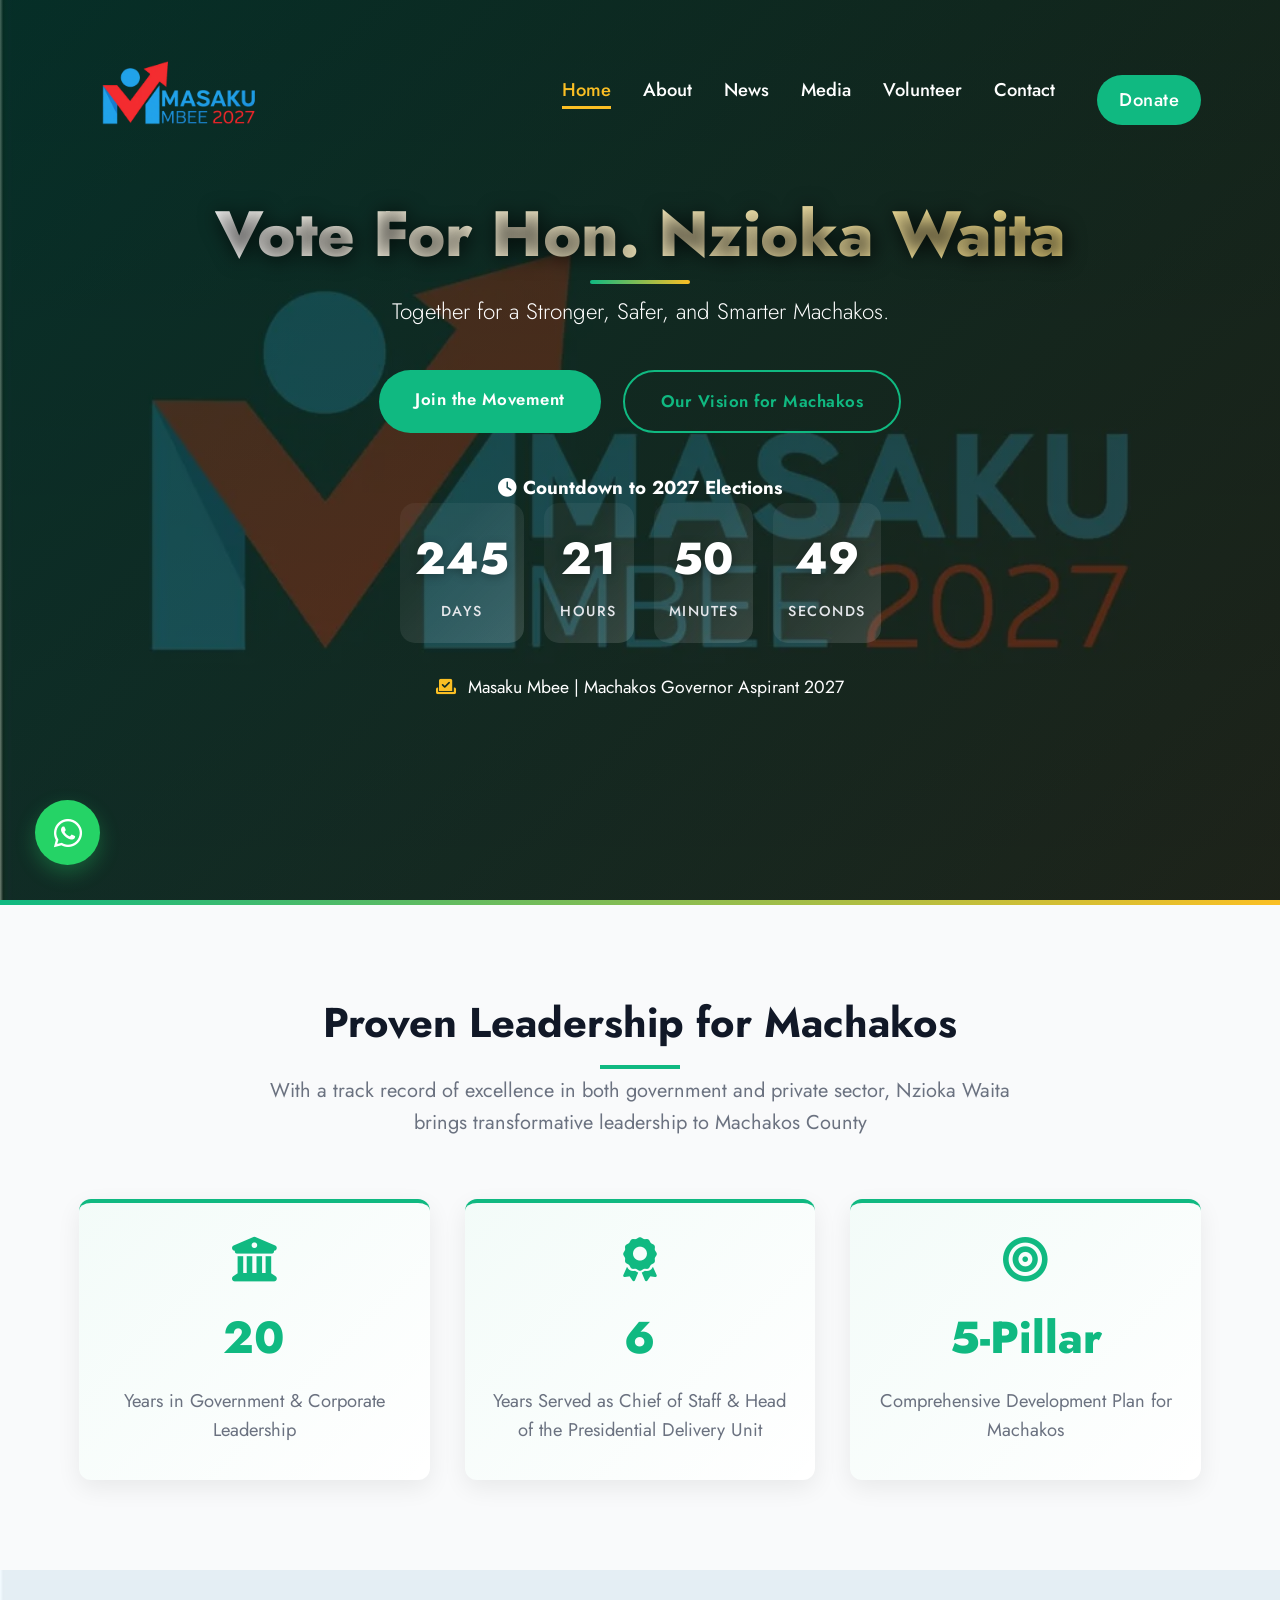
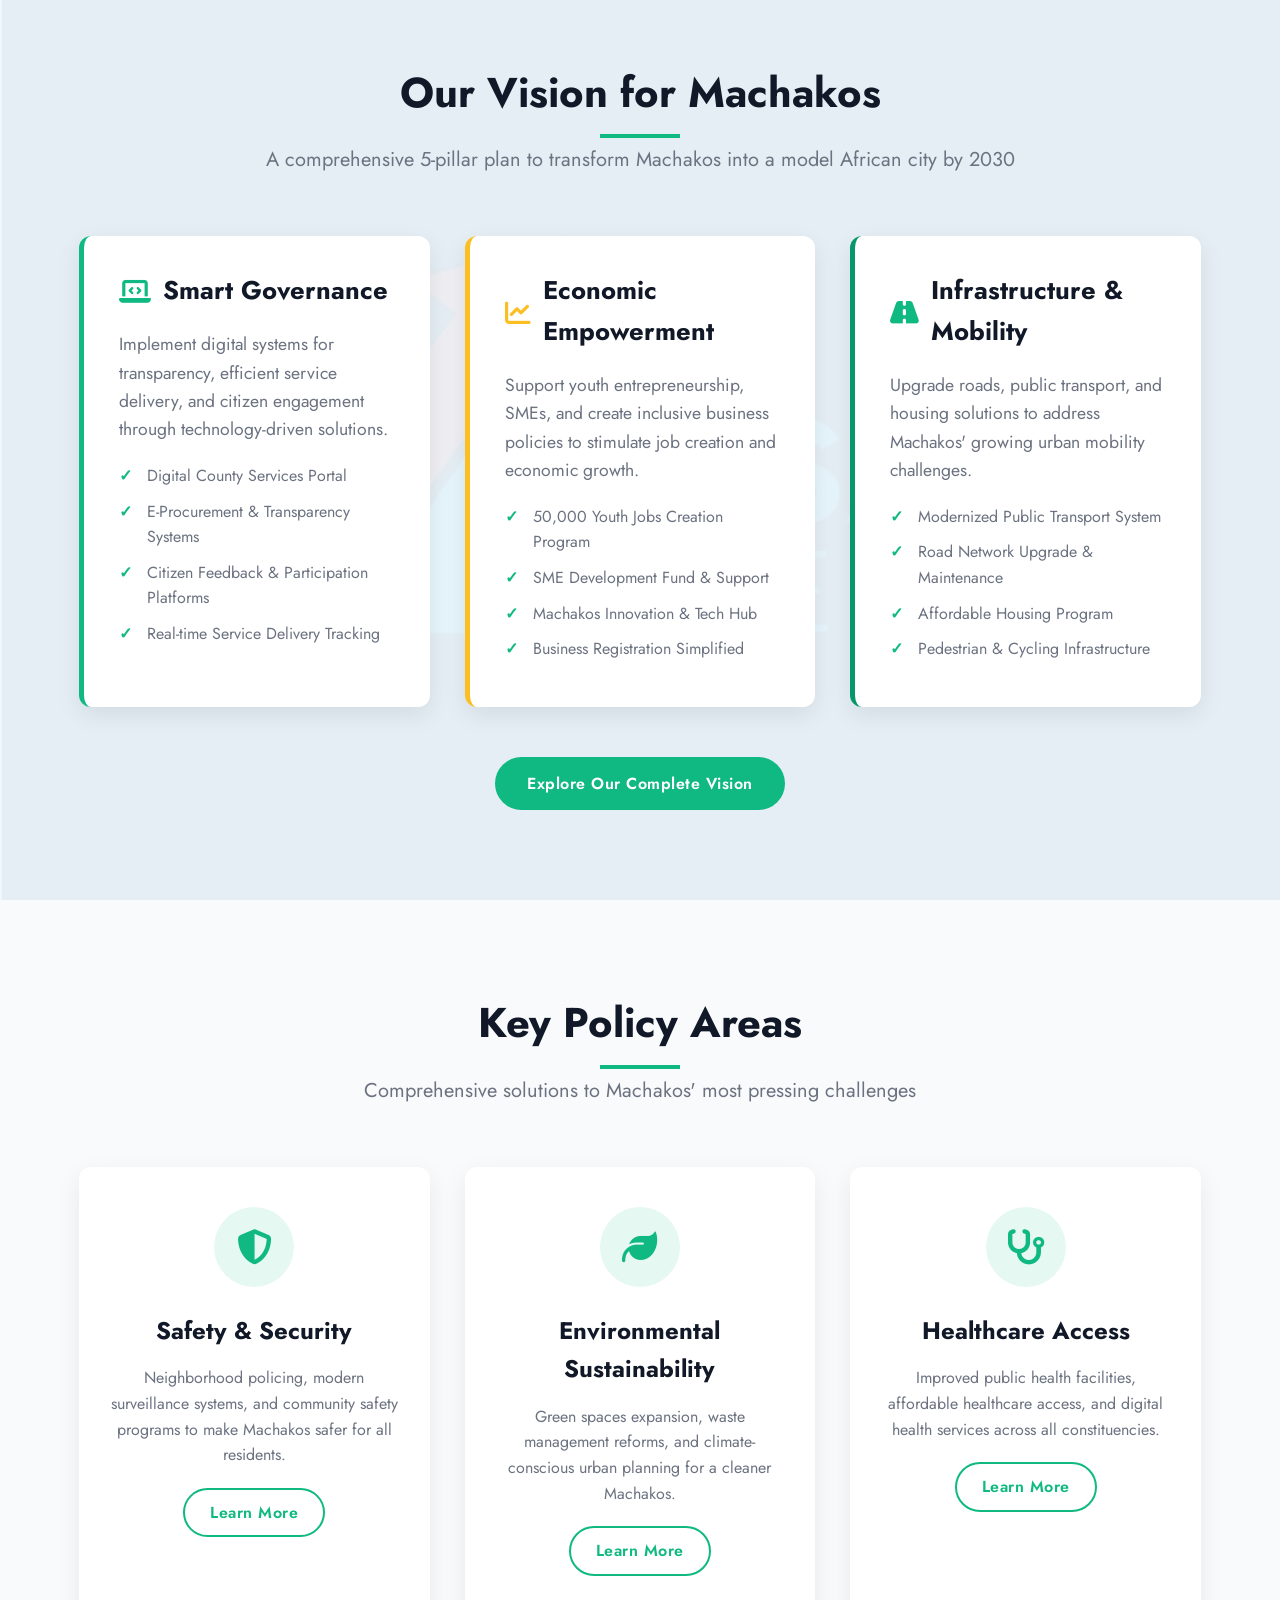
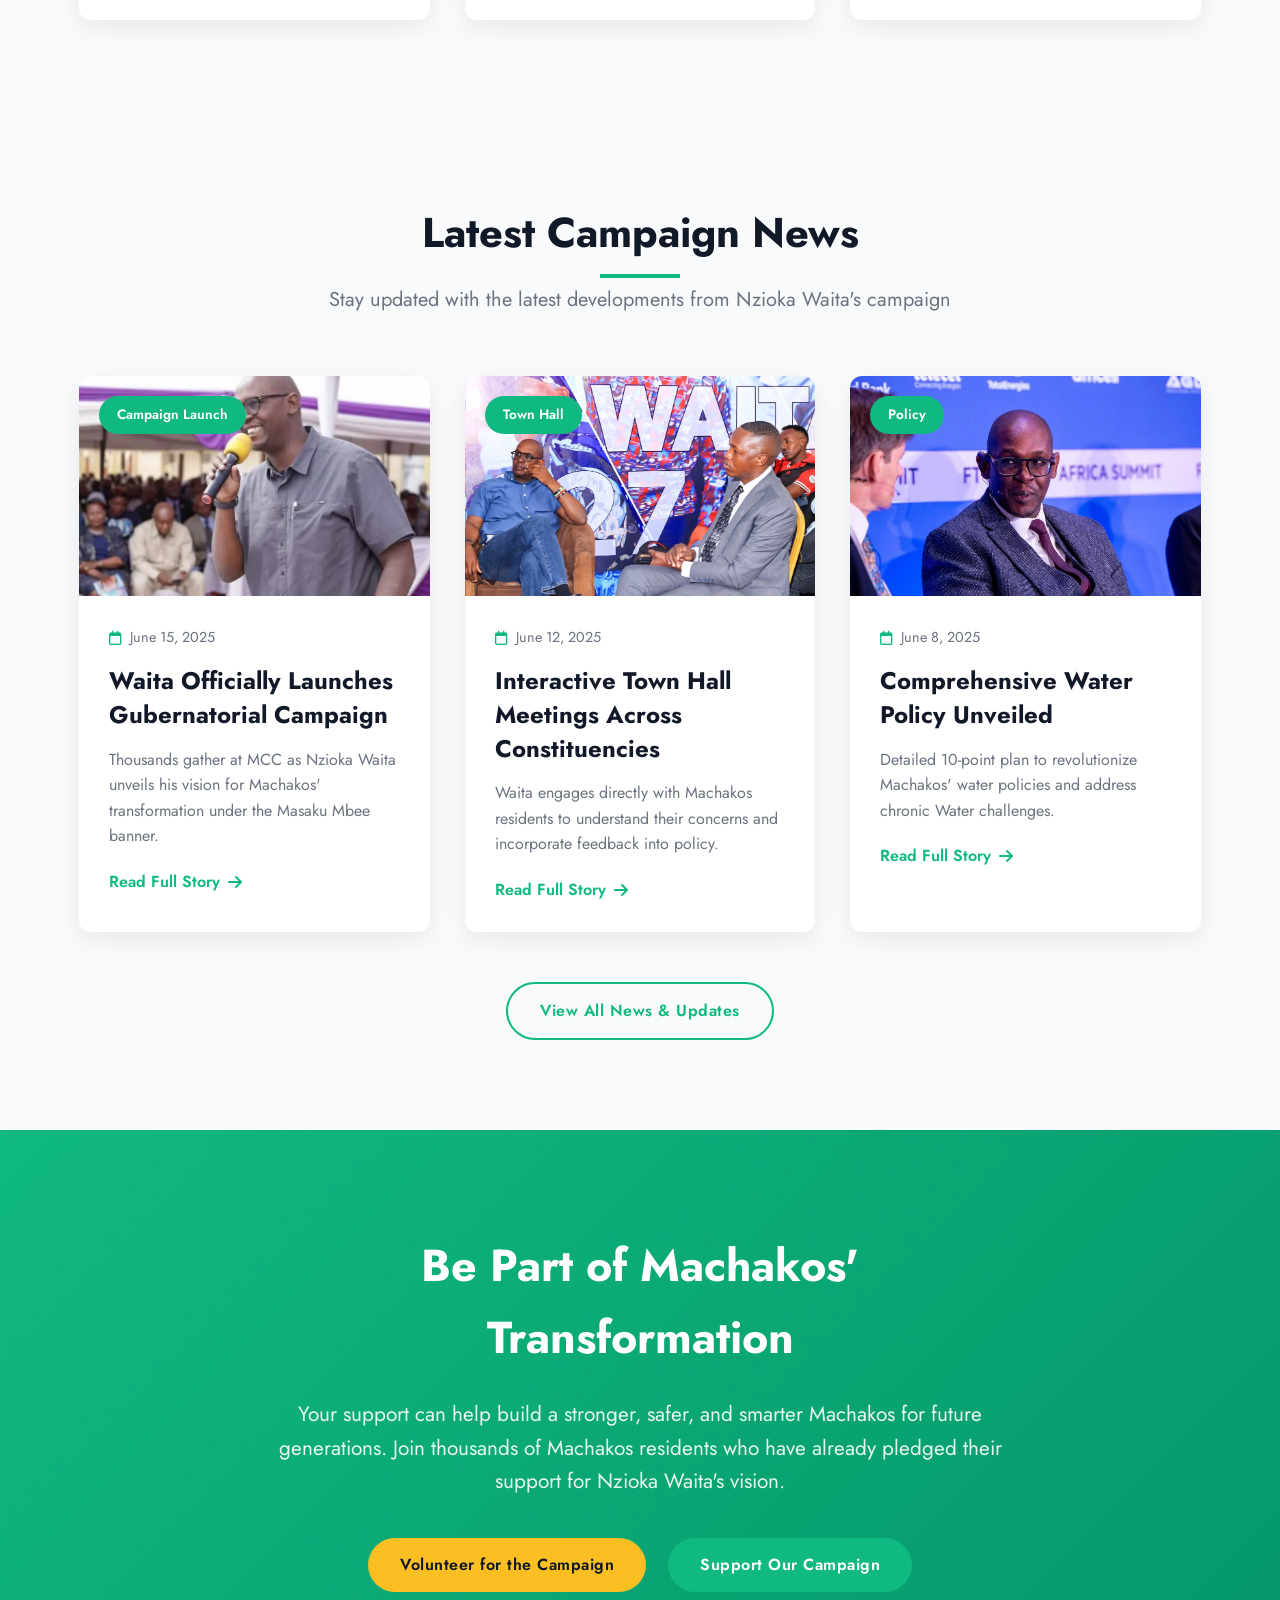
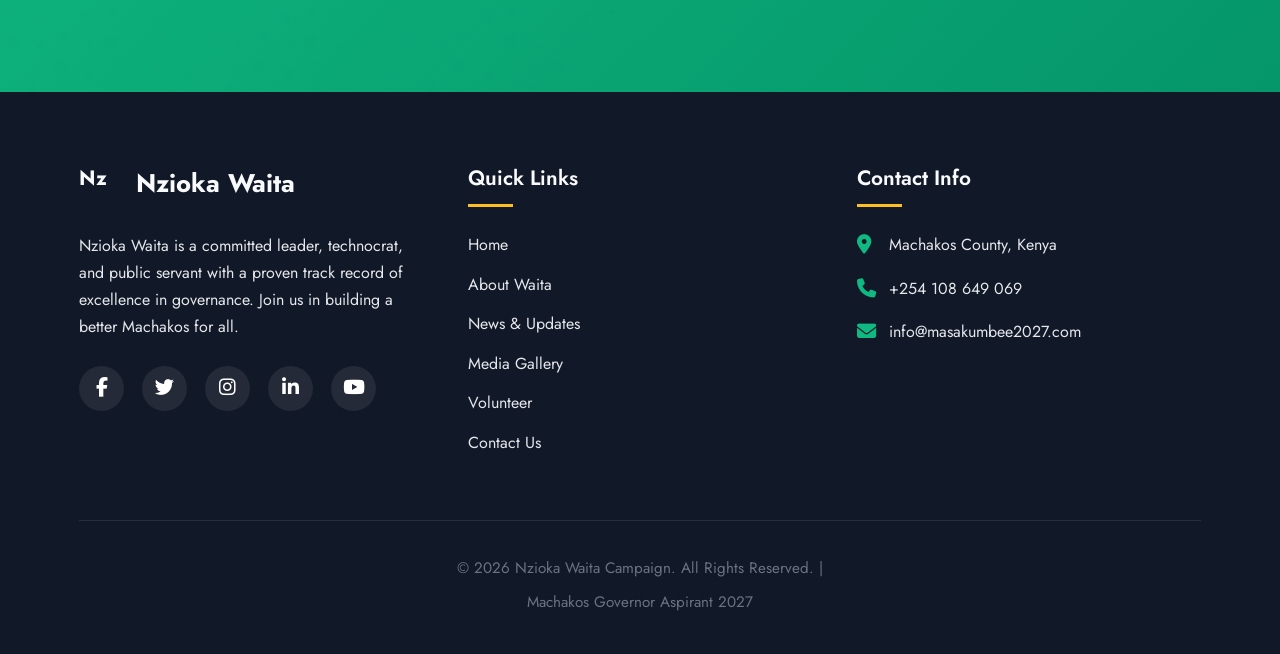
==== index.html @ 83629824 "Initial commit" ====
<!DOCTYPE html>
<html lang="en">
<head>
    <meta charset="UTF-8">
    <meta name="viewport" content="width=device-width, initial-scale=1.0">
    <title>Nzioka Waita | Machakos Governor Aspirant 2027 | Masaku Mbee</title>
    <link rel="preconnect" href="https://fonts.googleapis.com">
    <link rel="preconnect" href="https://fonts.gstatic.com" crossorigin>
    <link href="https://fonts.googleapis.com/css2?family=Jost:wght@300;400;500;600;700;800&display=swap" rel="stylesheet">
    <link rel="stylesheet" href="https://cdnjs.cloudflare.com/ajax/libs/font-awesome/6.4.0/css/all.min.css">
    <link rel="stylesheet" href="https://cdnjs.cloudflare.com/ajax/libs/animate.css/4.1.1/animate.min.css">
   <link rel="stylesheet" href="index.css">
</head>
<body>
    <!-- Navbar -->
    <nav class="navbar">
        <div class="container">
            <a href="index.html" class="logo">
          <img
            src="nzioka-waita-favicon.webp"
            alt="Nzioka waita favicon Logo"
            class="logo-img"
          />
        </a>
            
            <div class="menu-toggle" id="mobile-menu">
                <span></span>
                <span></span>
                <span></span>
            </div>
            
            <ul class="nav-links">
                <li><a href="index.html" class="active">Home</a></li>
                <li><a href="about.html">About</a></li>
                <li><a href="news.html">News</a></li>
                <li><a href="media.html">Media</a></li>
                <li><a href="volunteer.html">Volunteer</a></li>
                <li><a href="contact.html">Contact</a></li>
                <li><a href="#donate" class="btn btn-primary" style="padding: 10px 22px; margin-left: 10px;">Donate</a></li>
            </ul>
        </div>
    </nav>

    <!-- Hero Section -->
    <section class="hero">
        <div class="hero-bg"></div>
        <div class="hero-content">
            <h1 class="animate__animated animate__fadeInDown">Vote For Hon. Nzioka Waita </h1>
            <p class="animate__animated animate__fadeInUp animate__delay-1s">Together for a Stronger, Safer, and Smarter Machakos.</p>
            <div class="hero-buttons animate__animated animate__fadeInUp animate__delay-2s">
                <a href="volunteer.html" class="btn btn-primary">Join the Movement</a>
                <a href="#vision" class="btn btn-secondary">Our Vision for Machakos</a>
            </div>
            
            <div class="countdown animate__animated animate__fadeInUp animate__delay-3s">
                <h3><i class="fas fa-clock"></i> Countdown to 2027 Elections</h3>
                <div class="countdown-timer">
                    <div class="countdown-item">
                        <div class="countdown-value" id="days">000</div>
                        <div class="countdown-label">Days</div>
                    </div>
                    <div class="countdown-item">
                        <div class="countdown-value" id="hours">00</div>
                        <div class="countdown-label">Hours</div>
                    </div>
                    <div class="countdown-item">
                        <div class="countdown-value" id="minutes">00</div>
                        <div class="countdown-label">Minutes</div>
                    </div>
                    <div class="countdown-item">
                        <div class="countdown-value" id="seconds">00</div>
                        <div class="countdown-label">Seconds</div>
                    </div>
                </div>
            </div>
            
            <div class="hero-subtext animate__animated animate__fadeIn animate__delay-3s">
                <i class="fas fa-vote-yea"></i> Masaku Mbee | Machakos Governor Aspirant 2027
            </div>
        </div>
    </section>

    <!-- Stats Section -->
    <section class="stats">
        <div class="container">
            <div class="section-title">
                <h2>Proven Leadership for Machakos</h2>
                <p>With a track record of excellence in both government and private sector, Nzioka Waita brings transformative leadership to Machakos County</p>
            </div>
            
            <div class="stats-grid">
                <div class="stat-card">
                    <i class="fas fa-university"></i>
                    <div class="stat-number" data-count="25">0</div>
                    <div class="stat-text">Years in Government & Corporate Leadership</div>
                </div>
                
                <div class="stat-card">
                    <i class="fas fa-award"></i>
                    <div class="stat-number" data-count="7">0</div>
                    <div class="stat-text">Years Served as Chief of Staff & Head of the Presidential Delivery Unit</div>
                </div>
                
                <!--  <div class="stat-card">
                    <i class="fas fa-graduation-cap"></i>
                    <div class="stat-number">Sheffield University</div>
                    <div class="stat-text">World-Class Education for World-Class Leadership</div>
                </div>
                 <div class="stat-card">
                    <i class="fas fa-graduation-cap"></i>
                    <div class="stat-number">Queen Mary University</div>
                    <div class="stat-text">World-Class Education for World-Class Leadership</div>
                </div>-->
                
                <div class="stat-card">
                    <i class="fas fa-bullseye"></i>
                    <div class="stat-number">5-Pillar</div>
                    <div class="stat-text">Comprehensive Development Plan for Machakos</div>
                </div>
            </div>
        </div>
    </section>

    <!-- Vision Section -->
    <section id="vision" class="vision">
        <div class="container">
            <div class="section-title">
                <h2>Our Vision for Machakos</h2>
                <p>A comprehensive 5-pillar plan to transform Machakos into a model African city by 2030</p>
            </div>
            
            <div class="vision-grid">
                <div class="vision-card">
                    <h3><i class="fas fa-laptop-code"></i> Smart Governance</h3>
                    <p>Implement digital systems for transparency, efficient service delivery, and citizen engagement through technology-driven solutions.</p>
                    <ul class="vision-features">
                        <li>Digital County Services Portal</li>
                        <li>E-Procurement & Transparency Systems</li>
                        <li>Citizen Feedback & Participation Platforms</li>
                        <li>Real-time Service Delivery Tracking</li>
                    </ul>
                </div>
                
                <div class="vision-card">
                    <h3><i class="fas fa-chart-line"></i> Economic Empowerment</h3>
                    <p>Support youth entrepreneurship, SMEs, and create inclusive business policies to stimulate job creation and economic growth.</p>
                    <ul class="vision-features">
                        <li>50,000 Youth Jobs Creation Program</li>
                        <li>SME Development Fund & Support</li>
                        <li>Machakos Innovation & Tech Hub</li>
                        <li>Business Registration Simplified</li>
                    </ul>
                </div>
                
                <div class="vision-card">
                    <h3><i class="fas fa-road"></i> Infrastructure & Mobility</h3>
                    <p>Upgrade roads, public transport, and housing solutions to address Machakos' growing urban mobility challenges.</p>
                    <ul class="vision-features">
                        <li>Modernized Public Transport System</li>
                        <li>Road Network Upgrade & Maintenance</li>
                        <li>Affordable Housing Program</li>
                        <li>Pedestrian & Cycling Infrastructure</li>
                    </ul>
                </div>
            </div>
            
            <div class="vision-button">
                <a href="about.html" class="btn btn-primary">Explore Our Complete Vision</a>
            </div>
        </div>
    </section>

    <!-- Policy Highlights -->
    <section class="policy-highlights">
        <div class="container">
            <div class="section-title">
                <h2>Key Policy Areas</h2>
                <p>Comprehensive solutions to Machakos' most pressing challenges</p>
            </div>
            
            <div class="policy-grid">
                <div class="policy-card">
                    <div class="policy-icon">
                        <i class="fas fa-shield-alt"></i>
                    </div>
                    <h3>Safety & Security</h3>
                    <p>Neighborhood policing, modern surveillance systems, and community safety programs to make Machakos safer for all residents.</p>
                    <a href="about.html" class="btn btn-secondary" style="padding: 10px 25px;">Learn More</a>
                </div>
                
                <div class="policy-card">
                    <div class="policy-icon">
                        <i class="fas fa-leaf"></i>
                    </div>
                    <h3>Environmental Sustainability</h3>
                    <p>Green spaces expansion, waste management reforms, and climate-conscious urban planning for a cleaner Machakos.</p>
                    <a href="about.html" class="btn btn-secondary" style="padding: 10px 25px;">Learn More</a>
                </div>
                
                <div class="policy-card">
                    <div class="policy-icon">
                        <i class="fas fa-stethoscope"></i>
                    </div>
                    <h3>Healthcare Access</h3>
                    <p>Improved public health facilities, affordable healthcare access, and digital health services across all constituencies.</p>
                    <a href="about.html" class="btn btn-secondary" style="padding: 10px 25px;">Learn More</a>
                </div>
            </div>
        </div>
    </section>

    <!-- News Preview -->
    <section class="news-preview">
        <div class="container">
            <div class="section-title">
                <h2>Latest Campaign News</h2>
                <p>Stay updated with the latest developments from Nzioka Waita's campaign</p>
            </div>
            
            <div class="news-grid">
                <div class="news-card">
                    <div class="news-image" style="background-image: url('image\ -\ 2026-01-25T154152.762.webp');">
                        <span class="news-category">Campaign Launch</span>
                    </div>
                    <div class="news-content">
                        <div class="news-date"><i class="far fa-calendar"></i> June 15, 2025</div>
                        <h3>Waita Officially Launches Gubernatorial Campaign</h3>
                        <p>Thousands gather at MCC as Nzioka Waita unveils his vision for Machakos' transformation under the Masaku Mbee banner.</p>
                        <a href="news.html" class="news-link">Read Full Story <i class="fas fa-arrow-right"></i></a>
                    </div>
                </div>
                
                <div class="news-card">
                    <div class="news-image" style="background-image: url('image\ -\ 2026-01-25T152001.876.webp');">
                        <span class="news-category">Town Hall</span>
                    </div>
                    <div class="news-content">
                        <div class="news-date"><i class="far fa-calendar"></i> June 12, 2025</div>
                        <h3>Interactive Town Hall Meetings Across Constituencies</h3>
                        <p>Waita engages directly with Machakos residents to understand their concerns and incorporate feedback into policy.</p>
                        <a href="news.html" class="news-link">Read Full Story <i class="fas fa-arrow-right"></i></a>
                    </div>
                </div>
                
                <div class="news-card">
                    <div class="news-image" style="background-image: url('image\ -\ 2026-01-25T152312.671.webp');">
                        <span class="news-category">Policy</span>
                    </div>
                    <div class="news-content">
                        <div class="news-date"><i class="far fa-calendar"></i> June 8, 2025</div>
                        <h3>Comprehensive Water Policy Unveiled</h3>
                        <p>Detailed 10-point plan to revolutionize Machakos' water policies and address chronic Water challenges.</p>
                        <a href="news.html" class="news-link">Read Full Story <i class="fas fa-arrow-right"></i></a>
                    </div>
                </div>
            </div>
            
            <div class="vision-button" style="margin-top: 50px;">
                <a href="news.html" class="btn btn-secondary">View All News & Updates</a>
            </div>
        </div>
    </section>

    <!-- CTA Section -->
    <section class="cta-section">
        <div class="container">
            <div class="cta-content">
                <h2>Be Part of Machakos' Transformation</h2>
                <p>Your support can help build a stronger, safer, and smarter Machakos for future generations. Join thousands of Machakos residents who have already pledged their support for Nzioka Waita's vision.</p>
                <div class="cta-buttons">
                    <a href="volunteer.html" class="btn btn-gold">Volunteer for the Campaign</a>
                    <a href="#donate" class="btn btn-primary">Support Our Campaign</a>
                </div>
            </div>
        </div>
    </section>

    <!-- Footer -->
    <!-- Footer -->
    <footer>
        <div class="container">
            <div class="footer-content">
                <div class="footer-about">
                    <div class="footer-logo">
                        <div class="logo-img">Nz</div>
                        Nzioka Waita
                    </div>
                    <p> Nzioka Waita is a committed leader, technocrat, and public servant with a proven track record of excellence in governance. Join us in building a better Machakos for all.</p>
                    <div class="social-icons">
                        <a href="https://web.facebook.com/profile.php?id=100078165384028" target="_blank"><i class="fab fa-facebook-f"></i></a>
                        <a href="https://x.com/NziokaWaita" target="_blank"><i class="fab fa-twitter"></i></a>
                        <a href="https://www.instagram.com/nziokawaita/?hl=en" target="_blank"><i class="fab fa-instagram"></i></a>
                        <a href="https://www.linkedin.com/in/nzioka-waita-mgh-a583322/?originalSubdomain=ke" target="_blank"><i class="fab fa-linkedin-in"></i></a>
                        <a href="https://www.youtube.com/channel/UCyTL4fNBFS6BdrJDQ6pdvPA" target="_blank"><i class="fab fa-youtube"></i></a>
                    </div>
                </div>
                
                <div class="footer-links-section">
                    <h3 class="footer-heading">Quick Links</h3>
                    <ul class="footer-links">
                        <li><a href="index.html">Home</a></li>
                        <li><a href="about.html">About Waita</a></li>
                        <li><a href="news.html">News & Updates</a></li>
                        <li><a href="media.html">Media Gallery</a></li>
                        <li><a href="volunteer.html">Volunteer</a></li>
                        <li><a href="contact.html">Contact Us</a></li>
                    </ul>
                </div>
                
                <div class="footer-contact">
                    <h3 class="footer-heading">Contact Info</h3>
                    <ul class="contact-info">
                        <li><i class="fas fa-map-marker-alt"></i> <a href="https://maps.app.goo.gl/wQ7gRcGxDQkpSW1B8">Machakos County, Kenya</a></li>
                        <li><i class="fas fa-phone"></i> <a href="tel:+254108649069" style="color: var(--gray-light);">+254 108 649 069</a></li>
                        <li><i class="fas fa-envelope"></i> <a href="mailto:info@masakumbee2027.com" style="color: var(--gray-light);">info@masakumbee2027.com</a></li>
                    </ul>
                </div>
            </div>
            
            <div class="footer-bottom">
                <p>&copy; <span id="currentYear"></span> Nzioka Waita Campaign. All Rights Reserved. | </p>
                <p style="margin-top: 10px;">Machakos Governor Aspirant 2027</p>
            </div>
        </div>
    </footer>

    <!-- Floating WhatsApp Button -->
    <a href="https://wa.me/254108649069?text=Hello%20Nzioka%20Waita%20Campaign,%20I%20would%20like%20to%20get%20in%20touch%20about%20your%202027%20Machakos%20governor%20campaign" class="whatsapp-float" target="_blank">
        <i class="fab fa-whatsapp"></i>
    </a>

    <script src="index.js">
      
    </script>
</body>
</html>
---- index.css ----
:root {
    --emerald: #10b981;
    --emerald-dark: #059669;
    --emerald-light: #34d399;
    --gold: #fbbf24;
    --gold-dark: #f59e0b;
    --black: #111827;
    --white: #f9fafb;
    --gray: #6b7280;
    --gray-light: #e5e7eb;
    --gold-light: #fde68a;
}

* {
    margin: 0;
    padding: 0;
    box-sizing: border-box;
}

html {
    scroll-behavior: smooth;
}

body {
    font-family: 'Jost', sans-serif;
    line-height: 1.6;
    color: var(--black);
    background-color: var(--white);
    overflow-x: hidden;
}

a {
    text-decoration: none;
    color: inherit;
}

ul {
    list-style: none;
}

.container {
    width: 90%;
    max-width: 1200px;
    margin: 0 auto;
    padding: 0 15px;
}

.btn {
    display: inline-block;
    padding: 14px 32px;
    border-radius: 50px;
    font-weight: 600;
    font-size: 1rem;
    cursor: pointer;
    transition: all 0.3s ease;
    text-align: center;
    border: none;
    font-family: 'Jost', sans-serif;
    letter-spacing: 0.5px;
}

.btn-primary {
    background-color: var(--emerald);
    color: white;
}

.btn-primary:hover {
    background-color: var(--emerald-dark);
    transform: translateY(-3px);
    box-shadow: 0 10px 25px rgba(16, 185, 129, 0.3);
}

.btn-secondary {
    background-color: transparent;
    color: var(--emerald);
    border: 2px solid var(--emerald);
}

.btn-secondary:hover {
    background-color: rgba(16, 185, 129, 0.1);
    transform: translateY(-3px);
}

.btn-gold {
    background-color: var(--gold);
    color: var(--black);
}

.btn-gold:hover {
    background-color: var(--gold-dark);
    transform: translateY(-3px);
    box-shadow: 0 10px 25px rgba(251, 191, 36, 0.3);
}

/* Premium Navbar */
.navbar {
    position: fixed;
    top: 0;
    left: 0;
    width: 100%;
   
    z-index: 1000;
    background-color: transparent;
    transition: all 0.4s cubic-bezier(0.4, 0, 0.2, 1);
}

.navbar.scrolled {
    background-color: transparent;
    padding: 15px 0;
    
    
}

.navbar .container {
    display: flex;
    justify-content: space-between;
    align-items: center;
}


.logo:hover {
    transform: translateY(-2px);
}



.logo-img:hover {
    transform: scale(1.05);
    box-shadow: 0 6px 25px rgba(251, 191, 36, 0.4);
}
 .logo {
        font-size: 1.8rem;
        font-weight: 500;
        /*color; #14c794;*/;
        color:white;
        text-decoration: none;
        display: flex;
        align-items: center;
      }

      .logo span {
        color: #00e6a4;
      }

      .logo i {
        margin-right: 8px;
        color: var(--emerald);
      }

      .logo {
  display: flex;
  align-items: center;
  text-decoration: none;
  transition: transform 0.3s ease;
}

.logo:hover {
  transform: scale(1.02);
}

.logo img {
  height: 200px;
  width: auto;
  object-fit: contain;
  display: block;
}

.nav-links {
    display: flex;
}

.nav-links li {
    margin-left: 32px;
}

.nav-links a {
    color: white;
    font-weight: 500;
    font-size: 1.15rem;
    position: relative;
    padding: 6px 0;
    transition: all 0.3s ease;
}

.nav-links a:after {
    content: '';
    position: absolute;
    width: 0;
    height: 3px;
    background: var(--gold);
    left: 0;
    bottom: 0;
    transition: width 0.3s ease;
}

.nav-links a:hover:after {
    width: 100%;
}

.nav-links a.active {
    color: var(--gold);
}

.nav-links a.active:after {
    width: 100%;
}

.menu-toggle {
    display: none;
    flex-direction: column;
    cursor: pointer;
    z-index: 1001;
    background: rgba(255, 255, 255, 0.1);
    
    border-radius: 10px;
    backdrop-filter: blur(10px);
}

.menu-toggle span {
    width: 28px;
    height: 3px;
    background-color: white;
    margin: 4px 0;
    transition: 0.3s;
}

/* PREMIUM HERO SECTION - MOBILE OPTIMIZED */
.hero {
    height: 100vh;
    min-height: 700px;
    position: relative;
    display: flex;
    align-items: center;
    justify-content: center;
    color: white;
    overflow: hidden;
    background: linear-gradient(135deg, rgba(16, 185, 129, 0.2), rgba(251, 191, 36, 0.1));
}

.hero-bg {
    position: absolute;
    top: 0;
    left: 0;
    width: 100%;
    height: 100%;
    background: linear-gradient(rgba(0, 0, 0, 0.85), rgba(0, 0, 0, 0.7)), 
                url('image\ -\ 2026-01-20T131030.990.webp');
    background-size: cover;
    background-position: center;
    background-attachment: fixed;
    z-index: -1;
    animation: premiumZoom 25s infinite alternate ease-in-out;
}

@keyframes premiumZoom {
    0% { transform: scale(1) rotate(0.5deg); }
    50% { transform: scale(1.05) rotate(-0.5deg); }
    100% { transform: scale(1) rotate(0.5deg); }
}

.hero-overlay {
    position: absolute;
    top: 0;
    left: 0;
    width: 100%;
    height: 100%;
    background: linear-gradient(45deg, 
        rgba(16, 185, 129, 0.15) 0%, 
        rgba(251, 191, 36, 0.1) 50%, 
        transparent 100%);
    z-index: -1;
}

.hero-content {
    text-align: center;
    max-width: 900px;
    padding: 0 20px;
    z-index: 2;
    position: relative;
}

.hero-badge {
    display: inline-flex;
    align-items: center;
    gap: 10px;
    background: rgba(255, 255, 255, 0.1);
    backdrop-filter: blur(10px);
    padding: 10px 20px;
    border-radius: 50px;
    margin-bottom: 30px;
    border: 1px solid rgba(255, 255, 255, 0.2);
    animation: fadeInDown 0.8s ease-out;
}

.hero-badge i {
    color: var(--gold);
    font-size: 1.2rem;
}

.hero-badge span {
    font-weight: 600;
    font-size: 0.9rem;
    letter-spacing: 1px;
}

.hero h1 {
    font-size: 4rem;
    font-weight: 800;
    margin-bottom: 25px;
    line-height: 1.1;
    text-shadow: 2px 2px 20px rgba(0, 0, 0, 0.8);
    letter-spacing: -0.5px;
    animation: fadeInUp 0.8s ease-out 0.2s both;
    background: linear-gradient(to right, #ffffff, var(--gold-light));
    -webkit-background-clip: text;
    background-clip: text;
    color: transparent;
    position: relative;
}

.hero h1::after {
    content: '';
    position: absolute;
    bottom: -15px;
    left: 50%;
    transform: translateX(-50%);
    width: 100px;
    height: 4px;
    background: linear-gradient(90deg, var(--emerald), var(--gold));
    border-radius: 2px;
}

.hero p {
    font-size: 1.4rem;
    margin-bottom: 40px;
    max-width: 650px;
    margin-left: auto;
    margin-right: auto;
    opacity: 0.95;
    line-height: 1.6;
    animation: fadeInUp 0.8s ease-out 0.4s both;
    font-weight: 300;
}

.hero-buttons {
    display: flex;
    justify-content: center;
    gap: 22px;
    flex-wrap: wrap;
    margin-bottom: 40px;
    animation: fadeInUp 0.8s ease-out 0.6s both;
}

.hero-buttons .btn {
    padding: 16px 36px;
    font-size: 1.05rem;
    font-weight: 600;
    border-radius: 50px;
    position: relative;
    overflow: hidden;
    z-index: 1;
}

.hero-buttons .btn::before {
    content: '';
    position: absolute;
    top: 0;
    left: -100%;
    width: 100%;
    height: 100%;
    background: linear-gradient(90deg, transparent, rgba(255, 255, 255, 0.2), transparent);
    transition: left 0.7s ease;
    z-index: -1;
}

.hero-buttons .btn:hover::before {
    left: 100%;
}

/* Premium Countdown Timer */
.countdown-container {
    background: rgba(0, 0, 0, 0.5);
    backdrop-filter: blur(10px);
    border-radius: 20px;
    padding: 30px;
    max-width: 700px;
    margin: 0 auto 30px;
    border: 1px solid rgba(255, 255, 255, 0.1);
    animation: fadeInUp 0.8s ease-out 0.8s both;
}

.countdown-title {
    font-size: 1.3rem;
    font-weight: 600;
    margin-bottom: 25px;
    color: var(--gold);
    display: flex;
    align-items: center;
    justify-content: center;
    gap: 12px;
}

.countdown-timer {
    display: flex;
    justify-content: center;
    gap: 20px;
    flex-wrap: wrap;
}

.countdown-item {
    display: flex;
    flex-direction: column;
    align-items: center;
    background: rgba(255, 255, 255, 0.05);
    border-radius: 15px;
    padding: 20px 15px;
    min-width: 90px;
    position: relative;
    overflow: hidden;
    transition: transform 0.3s ease;
}

.countdown-item::before {
    content: '';
    position: absolute;
    top: 0;
    left: 0;
    width: 100%;
    height: 100%;
    background: linear-gradient(135deg, transparent 30%, rgba(255, 255, 255, 0.1) 100%);
    z-index: -1;
}

.countdown-item:hover {
    transform: translateY(-5px);
    background: rgba(255, 255, 255, 0.1);
}

.countdown-value {
    font-size: 2.8rem;
    font-weight: 800;
    color: white;
    margin-bottom: 5px;
    font-family: 'Jost', sans-serif;
    text-shadow: 0 2px 10px rgba(0, 0, 0, 0.3);
}

.countdown-label {
    font-size: 0.9rem;
    color: var(--gray-light);
    text-transform: uppercase;
    letter-spacing: 1.5px;
    font-weight: 500;
}

.hero-subtext {
    margin-top: 30px;
    font-size: 1.1rem;
    opacity: 0.9;
    display: flex;
    align-items: center;
    justify-content: center;
    gap: 12px;
    flex-wrap: wrap;
    animation: fadeInUp 0.8s ease-out 1s both;
}

.hero-subtext i {
    color: var(--gold);
    animation: pulse 2s infinite;
}

/* Stats Section */
.stats {
    padding: 90px 0;
    background-color: var(--white);
    position: relative;
}

.stats:before {
    content: '';
    position: absolute;
    top: 0;
    left: 0;
    width: 100%;
    height: 5px;
    background: linear-gradient(90deg, var(--emerald), var(--gold));
}

.section-title {
    text-align: center;
    margin-bottom: 60px;
}

.section-title h2 {
    font-size: 2.6rem;
    color: var(--black);
    margin-bottom: 18px;
    position: relative;
    display: inline-block;
}

.section-title h2:after {
    content: '';
    position: absolute;
    width: 80px;
    height: 4px;
    background-color: var(--emerald);
    left: 50%;
    bottom: -12px;
    transform: translateX(-50%);
}

.section-title p {
    font-size: 1.25rem;
    color: var(--gray);
    max-width: 750px;
    margin: 0 auto;
}

.stats-grid {
    display: grid;
    grid-template-columns: repeat(auto-fit, minmax(250px, 1fr));
    gap: 35px;
    margin-top: 50px;
}

.stat-card {
    text-align: center;
    padding: 35px 25px;
    border-radius: 12px;
    background-color: white;
    box-shadow: 0 8px 25px rgba(0, 0, 0, 0.07);
    transition: transform 0.4s ease;
    border-top: 4px solid var(--emerald);
    position: relative;
    overflow: hidden;
}

.stat-card:before {
    content: '';
    position: absolute;
    top: 0;
    left: 0;
    width: 100%;
    height: 100%;
    background: linear-gradient(135deg, rgba(16, 185, 129, 0.05), transparent);
    z-index: 0;
}

.stat-card:hover {
    transform: translateY(-12px);
}

.stat-card i {
    font-size: 2.8rem;
    color: var(--emerald);
    margin-bottom: 20px;
    position: relative;
    z-index: 1;
}

.stat-number {
    font-size: 2.8rem;
    font-weight: 800;
    color: var(--emerald);
    margin-bottom: 12px;
    position: relative;
    z-index: 1;
}

.stat-text {
    font-size: 1.15rem;
    color: var(--gray);
    position: relative;
    z-index: 1;
}

/* Vision Section */
.vision {
    padding: 90px 0;
    background-color: #f0f9ffc2;
    position: relative;
}

.vision:before {
    content: '';
    position: absolute;
    top: 0;
    left: 0;
    width: 100%;
    height: 100%;
    background: url('image\ -\ 2026-01-25T151321.227.webp');
    background-size: cover;
    background-position: center;
    opacity: 0.05;
    z-index: 0;
}

.vision .container {
    position: relative;
    z-index: 1;
}

.vision-grid {
    display: grid;
    grid-template-columns: repeat(auto-fit, minmax(320px, 1fr));
    gap: 35px;
    margin-top: 40px;
}

.vision-card {
    background: white;
    padding: 35px;
    border-radius: 12px;
    box-shadow: 0 8px 25px rgba(0,0,0,0.08);
    border-left: 5px solid var(--emerald);
    transition: transform 0.4s ease;
    position: relative;
    overflow: hidden;
}

.vision-card:nth-child(2) {
    border-left-color: var(--gold);
}

.vision-card:nth-child(3) {
    border-left-color: var(--emerald-dark);
}

.vision-card:hover {
    transform: translateY(-8px);
}

.vision-card h3 {
    font-size: 1.6rem;
    margin-bottom: 18px;
    color: var(--black);
    display: flex;
    align-items: center;
    gap: 12px;
}

.vision-card h3 i {
    color: var(--emerald);
}

.vision-card:nth-child(2) h3 i {
    color: var(--gold);
}

.vision-card p {
    color: var(--gray);
    margin-bottom: 20px;
    font-size: 1.1rem;
}

.vision-features {
    margin-top: 20px;
}

.vision-features li {
    margin-bottom: 10px;
    color: var(--gray);
    position: relative;
    padding-left: 28px;
}

.vision-features li:before {
    content: '✓';
    position: absolute;
    left: 0;
    color: var(--emerald);
    font-weight: bold;
}

.vision-button {
    text-align: center;
    margin-top: 50px;
}

/* Policy Highlights */
.policy-highlights {
    padding: 90px 0;
    background-color: var(--white);
}

.policy-grid {
    display: grid;
    grid-template-columns: repeat(auto-fit, minmax(300px, 1fr));
    gap: 35px;
    margin-top: 50px;
}

.policy-card {
    background: white;
    padding: 40px 30px;
    border-radius: 12px;
    box-shadow: 0 8px 25px rgba(0,0,0,0.07);
    text-align: center;
    transition: all 0.4s ease;
    border-bottom: 4px solid transparent;
}

.policy-card:hover {
    border-bottom-color: var(--emerald);
    transform: translateY(-8px);
}

.policy-icon {
    width: 80px;
    height: 80px;
    background: rgba(16, 185, 129, 0.1);
    border-radius: 50%;
    display: flex;
    align-items: center;
    justify-content: center;
    margin: 0 auto 25px;
}

.policy-icon i {
    color: var(--emerald);
    font-size: 2.2rem;
}

.policy-card h3 {
    font-size: 1.5rem;
    color: var(--black);
    margin-bottom: 15px;
}

.policy-card p {
    color: var(--gray);
    margin-bottom: 20px;
}

/* News Preview */
.news-preview {
    padding: 90px 0;
    background-color: #f8fafc;
}

.news-grid {
    display: grid;
    grid-template-columns: repeat(auto-fit, minmax(350px, 1fr));
    gap: 35px;
    margin-top: 50px;
}

.news-card {
    background: white;
    border-radius: 12px;
    overflow: hidden;
    box-shadow: 0 8px 25px rgba(0, 0, 0, 0.07);
    transition: transform 0.4s ease;
}

.news-card:hover {
    transform: translateY(-10px);
}

.news-image {
    height: 220px;
    width: 100%;
    background-size: cover;
    background-position: center;
    position: relative;
}

.news-category {
    position: absolute;
    top: 20px;
    left: 20px;
    background: var(--emerald);
    color: white;
    padding: 8px 18px;
    border-radius: 50px;
    font-size: 0.85rem;
    font-weight: 600;
}

.news-content {
    padding: 30px;
}

.news-date {
    color: var(--gray);
    font-size: 0.9rem;
    margin-bottom: 15px;
    display: flex;
    align-items: center;
}

.news-date i {
    margin-right: 8px;
    color: var(--emerald);
}

.news-content h3 {
    font-size: 1.5rem;
    color: var(--black);
    margin-bottom: 15px;
    line-height: 1.4;
}

.news-content p {
    color: var(--gray);
    margin-bottom: 20px;
}

.news-link {
    color: var(--emerald);
    font-weight: 600;
    display: inline-flex;
    align-items: center;
}

.news-link i {
    margin-left: 8px;
    transition: transform 0.3s ease;
}

.news-link:hover i {
    transform: translateX(5px);
}

/* CTA Section */
.cta-section {
    padding: 100px 0;
    background: linear-gradient(135deg, var(--emerald), var(--emerald-dark));
    color: white;
    text-align: center;
    position: relative;
    overflow: hidden;
}

.cta-section:before {
    content: '';
    position: absolute;
    top: 0;
    left: 0;
    width: 100%;
    height: 100%;
    background: url("data:image/svg+xml,%3Csvg width='100' height='100' viewBox='0 0 100 100' xmlns='http://www.w3.org/2000/svg'%3E%3Cpath d='M11 18c3.866 0 7-3.134 7-7s-3.134-7-7-7-7 3.134-7 7 3.134 7 7 7zm48 25c3.866 0 7-3.134 7-7s-3.134-7-7-7-7 3.134-7 7 3.134 7 7 7zm-43-7c1.657 0 3-1.343 3-3s-1.343-3-3-3-3 1.343-3 3 1.343 3 3 3zm63 31c1.657 0 3-1.343 3-3s-1.343-3-3-3-3 1.343-3 3 1.343 3 3 3zM34 90c1.657 0 3-1.343 3-3s-1.343-3-3-3-3 1.343-3 3 1.343 3 3 3zm56-76c1.657 0 3-1.343 3-3s-1.343-3-3-3-3 1.343-3 3 1.343 3 3 3zM12 86c2.21 0 4-1.79 4-4s-1.79-4-4-4-4 1.79-4 4 1.79 4 4 4zm28-65c2.21 0 4-1.79 4-4s-1.79-4-4-4-4 1.79-4 4 1.79 4 4 4zm23-11c2.76 0 5-2.24 5-5s-2.24-5-5-5-5 2.24-5 5 2.24 5 5 5zm-6 60c2.21 0 4-1.79 4-4s-1.79-4-4-4-4 1.79-4 4 1.79 4 4 4zm29 22c2.76 0 5-2.24 5-5s-2.24-5-5-5-5 2.24-5 5 2.24 5 5 5zM32 63c2.76 0 5-2.24 5-5s-2.24-5-5-5-5 2.24-5 5 2.24 5 5 5zm57-13c2.76 0 5-2.24 5-5s-2.24-5-5-5-5 2.24-5 5 2.24 5 5 5zm-9-21c1.105 0 2-.895 2-2s-.895-2-2-2-2 .895-2 2 .895 2 2 2zM60 91c1.105 0 2-.895 2-2s-.895-2-2-2-2 .895-2 2 .895 2 2 2zM35 41c1.105 0 2-.895 2-2s-.895-2-2-2-2 .895-2 2 .895 2 2 2zM12 60c1.105 0 2-.895 2-2s-.895-2-2-2-2 .895-2 2 .895 2 2 2z' fill='%23059669' fill-opacity='0.1' fill-rule='evenodd'/%3E%3C/svg%3E");
    opacity: 0.3;
}

.cta-content {
    max-width: 750px;
    margin: 0 auto;
    position: relative;
    z-index: 1;
}

.cta-content h2 {
    font-size: 2.8rem;
    margin-bottom: 25px;
}

.cta-content p {
    font-size: 1.3rem;
    margin-bottom: 40px;
    opacity: 0.9;
}

.cta-buttons {
    display: flex;
    justify-content: center;
    gap: 22px;
    flex-wrap: wrap;
}

/* Footer */
footer {
    background-color: var(--black);
    color: var(--white);
    padding: 70px 0 30px;
}

.footer-content {
    display: grid;
    grid-template-columns: repeat(auto-fit, minmax(250px, 1fr));
    gap: 45px;
    margin-bottom: 50px;
}

.footer-logo {
    display: flex;
    align-items: center;
    margin-bottom: 25px;
    font-size: 1.6rem;
    font-weight: 700;
}

.footer-logo .logo-img {
    width: 45px;
    height: 45px;
    font-size: 1.3rem;
    margin-right: 12px;
}

.footer-about p {
    margin-bottom: 25px;
    color: var(--gray-light);
    line-height: 1.7;
}

.footer-heading {
    font-size: 1.3rem;
    font-weight: 600;
    margin-bottom: 25px;
    color: var(--white);
    position: relative;
    padding-bottom: 12px;
}

.footer-heading:after {
    content: '';
    position: absolute;
    width: 45px;
    height: 3px;
    background-color: var(--gold);
    left: 0;
    bottom: 0;
}

.footer-links li {
    margin-bottom: 14px;
}

.footer-links a {
    color: var(--gray-light);
    transition: all 0.3s ease;
    display: inline-block;
}

.footer-links a:hover {
    color: var(--emerald);
    transform: translateX(5px);
}

.contact-info li {
    display: flex;
    align-items: center;
    margin-bottom: 18px;
    color: var(--gray-light);
}

.contact-info i {
    color: var(--emerald);
    margin-right: 12px;
    font-size: 1.2rem;
    width: 20px;
}

.social-icons {
    display: flex;
    gap: 18px;
    margin-top: 25px;
}

.social-icons a {
    display: flex;
    align-items: center;
    justify-content: center;
    width: 45px;
    height: 45px;
    border-radius: 50%;
    background-color: rgba(255, 255, 255, 0.08);
    color: white;
    transition: all 0.3s ease;
    font-size: 1.2rem;
}

.social-icons a:hover {
    background-color: var(--emerald);
    transform: translateY(-5px);
}

.footer-bottom {
    text-align: center;
    padding-top: 35px;
    border-top: 1px solid rgba(255, 255, 255, 0.1);
    color: var(--gray);
    font-size: 0.95rem;
}

.footer-bottom p {
    margin-bottom: 10px;
}

/* Floating WhatsApp Button */
.whatsapp-float {
    position: fixed;
    bottom: 35px;
    left: 35px;
    width: 65px;
    height: 65px;
    background-color: #25D366;
    color: white;
    border-radius: 50%;
    display: flex;
    align-items: center;
    justify-content: center;
    font-size: 2rem;
    box-shadow: 0 8px 20px rgba(37, 211, 102, 0.3);
    z-index: 999;
    transition: all 0.3s ease;
}

.whatsapp-float:hover {
    background-color: #128C7E;
    transform: scale(1.1);
}

/* Animations */
@keyframes fadeInUp {
    from {
        opacity: 0;
        transform: translateY(30px);
    }
    to {
        opacity: 1;
        transform: translateY(0);
    }
}

@keyframes fadeInDown {
    from {
        opacity: 0;
        transform: translateY(-30px);
    }
    to {
        opacity: 1;
        transform: translateY(0);
    }
}

@keyframes pulse {
    0%, 100% {
        transform: scale(1);
    }
    50% {
        transform: scale(1.1);
    }
}

/* Floating Elements for Premium Effect */
.floating-element {
    position: absolute;
    border-radius: 50%;
    background: rgba(255, 255, 255, 0.05);
    backdrop-filter: blur(5px);
    animation: float 6s ease-in-out infinite;
    z-index: 1;
}

.floating-element:nth-child(1) {
    width: 100px;
    height: 100px;
    top: 20%;
    left: 10%;
    background: radial-gradient(circle, rgba(16, 185, 129, 0.2), transparent);
}

.floating-element:nth-child(2) {
    width: 150px;
    height: 150px;
    bottom: 20%;
    right: 10%;
    background: radial-gradient(circle, rgba(251, 191, 36, 0.15), transparent);
}

.floating-element:nth-child(3) {
    width: 80px;
    height: 80px;
    top: 40%;
    right: 20%;
    background: radial-gradient(circle, rgba(16, 185, 129, 0.15), transparent);
}

@keyframes float {
    0%, 100% {
        transform: translateY(0) rotate(0deg);
    }
    50% {
        transform: translateY(-20px) rotate(180deg);
    }
}

/* Premium Scroll Indicator */
.scroll-indicator {
    position: absolute;
    bottom: 30px;
    left: 50%;
    transform: translateX(-50%);
    display: flex;
    flex-direction: column;
    align-items: center;
    gap: 10px;
    color: white;
    opacity: 0.7;
    animation: fadeInUp 0.8s ease-out 1.2s both;
    cursor: pointer;
    z-index: 10;
}

.scroll-indicator span {
    font-size: 0.9rem;
    font-weight: 500;
    letter-spacing: 2px;
    text-transform: uppercase;
}

.scroll-indicator .mouse {
    width: 30px;
    height: 50px;
    border: 2px solid rgba(255, 255, 255, 0.5);
    border-radius: 15px;
    position: relative;
}

.scroll-indicator .wheel {
    width: 4px;
    height: 10px;
    background: white;
    border-radius: 2px;
    position: absolute;
    top: 10px;
    left: 50%;
    transform: translateX(-50%);
    animation: scrollWheel 2s infinite;
}

@keyframes scrollWheel {
    0% {
        opacity: 1;
        transform: translateX(-50%) translateY(0);
    }
    100% {
        opacity: 0;
        transform: translateX(-50%) translateY(20px);
    }
}

/* MOBILE OPTIMIZATION - Premium Responsive Design */
@media (max-width: 1200px) {
    .hero h1 {
        font-size: 3.5rem;
    }
    
    .countdown-item {
        min-width: 80px;
    }
    
    .countdown-value {
        font-size: 2.5rem;
    }
}

@media (max-width: 992px) {
    .hero h1 {
        font-size: 3rem;
    }
    
    .hero p {
        font-size: 1.25rem;
    }
    
    .nav-links {
        position: fixed;
        top: 0;
        right: -100%;
        width: 80%;
        height: 100vh;
        background: linear-gradient(135deg, rgba(17, 24, 39, 0.98), rgba(16, 185, 129, 0.1));
        flex-direction: column;
        align-items: center;
        justify-content: center;
        transition: right 0.5s cubic-bezier(0.4, 0, 0.2, 1);
        z-index: 1000;
        backdrop-filter: blur(20px);
        box-shadow: -10px 0 30px rgba(0, 0, 0, 0.3);
    }
    
    .nav-links.active {
        right: 0;
    }
    
    .nav-links li {
        margin: 18px 0;
        opacity: 0;
        transform: translateX(20px);
        transition: all 0.3s ease;
    }
    
    .nav-links.active li {
        opacity: 1;
        transform: translateX(0);
    }
    
    .nav-links li:nth-child(1) { transition-delay: 0.1s; }
    .nav-links li:nth-child(2) { transition-delay: 0.2s; }
    .nav-links li:nth-child(3) { transition-delay: 0.3s; }
    .nav-links li:nth-child(4) { transition-delay: 0.4s; }
    .nav-links li:nth-child(5) { transition-delay: 0.5s; }
    .nav-links li:nth-child(6) { transition-delay: 0.6s; }
    .nav-links li:nth-child(7) { transition-delay: 0.7s; }
    
    .nav-links a {
        font-size: 1.4rem;
        padding: 10px 30px;
        border-radius: 50px;
        transition: all 0.3s ease;
    }
    
    .nav-links a:hover {
        background: rgba(255, 255, 255, 0.1);
        padding: 10px 40px;
    }
    
    .menu-toggle {
        display: flex;
    }
    
    .menu-toggle.active span:nth-child(1) {
        transform: rotate(45deg) translate(6px, 6px);
    }
    
    .menu-toggle.active span:nth-child(2) {
        opacity: 0;
    }
    
    .menu-toggle.active span:nth-child(3) {
        transform: rotate(-45deg) translate(8px, -7px);
    }
    
    .section-title h2 {
        font-size: 2.3rem;
    }
    
    .cta-content h2 {
        font-size: 2.4rem;
    }
    
    .countdown-container {
        padding: 25px;
    }
}

/* PREMIUM MOBILE DESIGN - Optimized for all mobile devices */
@media (max-width: 768px) {
    .hero {
        height: 100vh;
        min-height: 100vh;
        padding: 80px 0 40px;
        background-attachment: scroll;
    }
    
    .hero-bg {
        background-attachment: scroll;
        animation: premiumZoomMobile 20s infinite alternate ease-in-out;
    }
    
    @keyframes premiumZoomMobile {
        0% { transform: scale(1); }
        100% { transform: scale(1.08); }
    }
    
    .hero-content {
        padding: 0 15px;
        width: 100%;
    }
    
    .hero-badge {
        padding: 8px 16px;
        font-size: 0.85rem;
        margin-bottom: 20px;
    }
    
    .hero h1 {
        font-size: 2.5rem;
        line-height: 1.2;
        margin-bottom: 20px;
        padding: 0 10px;
    }
    
    .hero h1::after {
        width: 80px;
        bottom: -10px;
    }
    
    .hero p {
        font-size: 1.1rem;
        line-height: 1.5;
        margin-bottom: 30px;
        padding: 0 15px;
    }
    
    .hero-buttons {
        flex-direction: column;
        align-items: center;
        gap: 15px;
        margin-bottom: 30px;
        width: 100%;
        padding: 0 15px;
    }
    
    .hero-buttons .btn {
        width: 100%;
        max-width: 300px;
        padding: 16px 0;
        font-size: 1rem;
    }
    
    .countdown-container {
        padding: 20px;
        margin: 0 15px 25px;
        border-radius: 15px;
    }
    
    .countdown-title {
        font-size: 1.1rem;
        margin-bottom: 20px;
    }
    
    .countdown-timer {
        gap: 12px;
    }
    
    .countdown-item {
        min-width: 70px;
        padding: 15px 10px;
        border-radius: 12px;
        flex: 1;
        max-width: 70px;
    }
    
    .countdown-value {
        font-size: 2rem;
        margin-bottom: 5px;
    }
    
    .countdown-label {
        font-size: 0.75rem;
        letter-spacing: 1px;
    }
    
    .hero-subtext {
        font-size: 0.9rem;
        gap: 8px;
        text-align: center;
        line-height: 1.4;
        padding: 0 15px;
        margin-top: 20px;
    }
    
    /* Hide floating elements on mobile for performance */
    .floating-element {
        display: none;
    }
    
    /* Mobile-specific optimizations */
    .logo {
        font-size: 1.6rem;
    }
    
    .logo-img {
        width: 45px;
        height: 45px;
        font-size: 1.3rem;
    }
    
    /* Other sections mobile optimization */
    .stats,
    .vision,
    .policy-highlights,
    .news-preview,
    .cta-section {
        padding: 60px 0;
    }
    
    .section-title h2 {
        font-size: 2rem;
    }
    
    .section-title p {
        font-size: 1.1rem;
    }
    
    .stats-grid,
    .vision-grid,
    .policy-grid,
    .news-grid {
        gap: 25px;
    }
    
    .stat-card,
    .vision-card,
    .policy-card,
    .news-card {
        padding: 25px 20px;
    }
    
    .stat-number,
    .stat-card i {
        font-size: 2.2rem;
    }
    
    .vision-card h3,
    .policy-card h3,
    .news-content h3 {
        font-size: 1.3rem;
    }
    
    .cta-content h2 {
        font-size: 2rem;
    }
    
    .cta-content p {
        font-size: 1.1rem;
    }
    
    .cta-buttons {
        flex-direction: column;
        align-items: center;
        gap: 18px;
    }
    
    .scroll-indicator {
        bottom: 20px;
    }
    
    .scroll-indicator span {
        font-size: 0.8rem;
        letter-spacing: 1px;
    }
    
    .scroll-indicator .mouse {
        width: 25px;
        height: 40px;
    }
}

/* Extra Small Devices (Phones) */
@media (max-width: 480px) {
    .hero {
        padding: 70px 0 30px;
    }
    
    .hero h1 {
        font-size: 2.2rem;
        padding: 0;
    }
    
    .hero p {
        font-size: 1rem;
        padding: 0 10px;
    }
    
    .hero-buttons .btn {
        max-width: 280px;
        padding: 15px 0;
    }
    
    .countdown-container {
        padding: 18px;
        margin: 0 10px 20px;
    }
    
    .countdown-title {
        font-size: 1rem;
        flex-direction: column;
        gap: 8px;
        text-align: center;
    }
    
    .countdown-timer {
        gap: 8px;
    }
    
    .countdown-item {
        min-width: 65px;
        padding: 12px 8px;
        max-width: 65px;
    }
    
    .countdown-value {
        font-size: 1.8rem;
    }
    
    .countdown-label {
        font-size: 0.7rem;
    }
    
    .hero-subtext {
        font-size: 0.85rem;
        gap: 6px;
        padding: 0 10px;
    }
    
    .navbar {
        padding: 15px 0;
    }
    
    .navbar.scrolled {
        padding: 12px 0;
    }
    
    .section-title h2 {
        font-size: 1.8rem;
    }
    
    .section-title p {
        font-size: 1rem;
    }
    
    .stats-grid,
    .vision-grid,
    .policy-grid,
    .news-grid {
        grid-template-columns: 1fr;
    }
    
    .whatsapp-float {
        width: 55px;
        height: 55px;
        font-size: 1.7rem;
        bottom: 25px;
        left: 25px;
    }
}

/* Landscape Mode Optimization */
@media (max-height: 600px) and (orientation: landscape) {
    .hero {
        height: auto;
        min-height: 100vh;
        padding: 100px 0 40px;
    }
    
    .hero h1 {
        font-size: 2.2rem;
        margin-bottom: 15px;
    }
    
    .hero p {
        font-size: 1rem;
        margin-bottom: 20px;
    }
    
    .hero-buttons {
        margin-bottom: 20px;
    }
    
    .countdown-container {
        padding: 15px;
        margin-bottom: 20px;
    }
    
    .countdown-item {
        padding: 10px 8px;
        min-width: 60px;
    }
    
    .countdown-value {
        font-size: 1.6rem;
    }
    
    .hero-subtext {
        margin-top: 15px;
    }
}
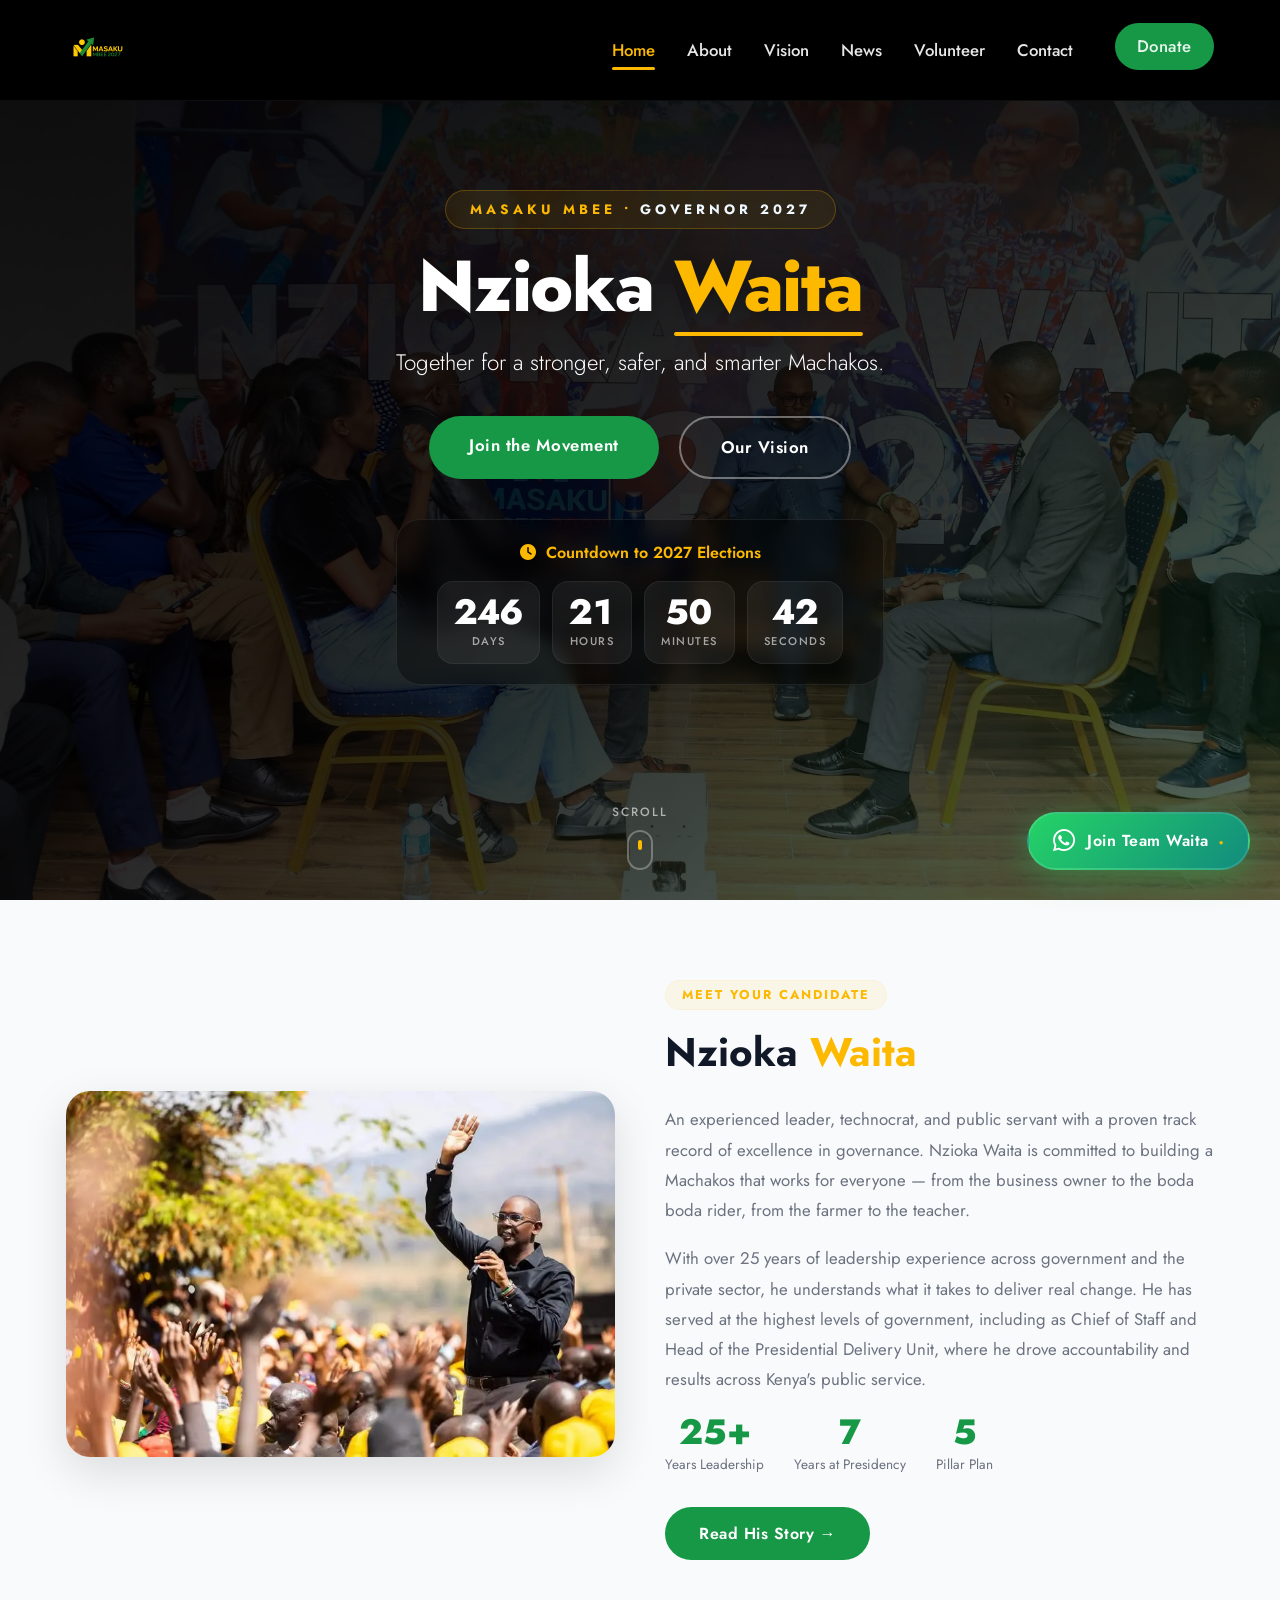
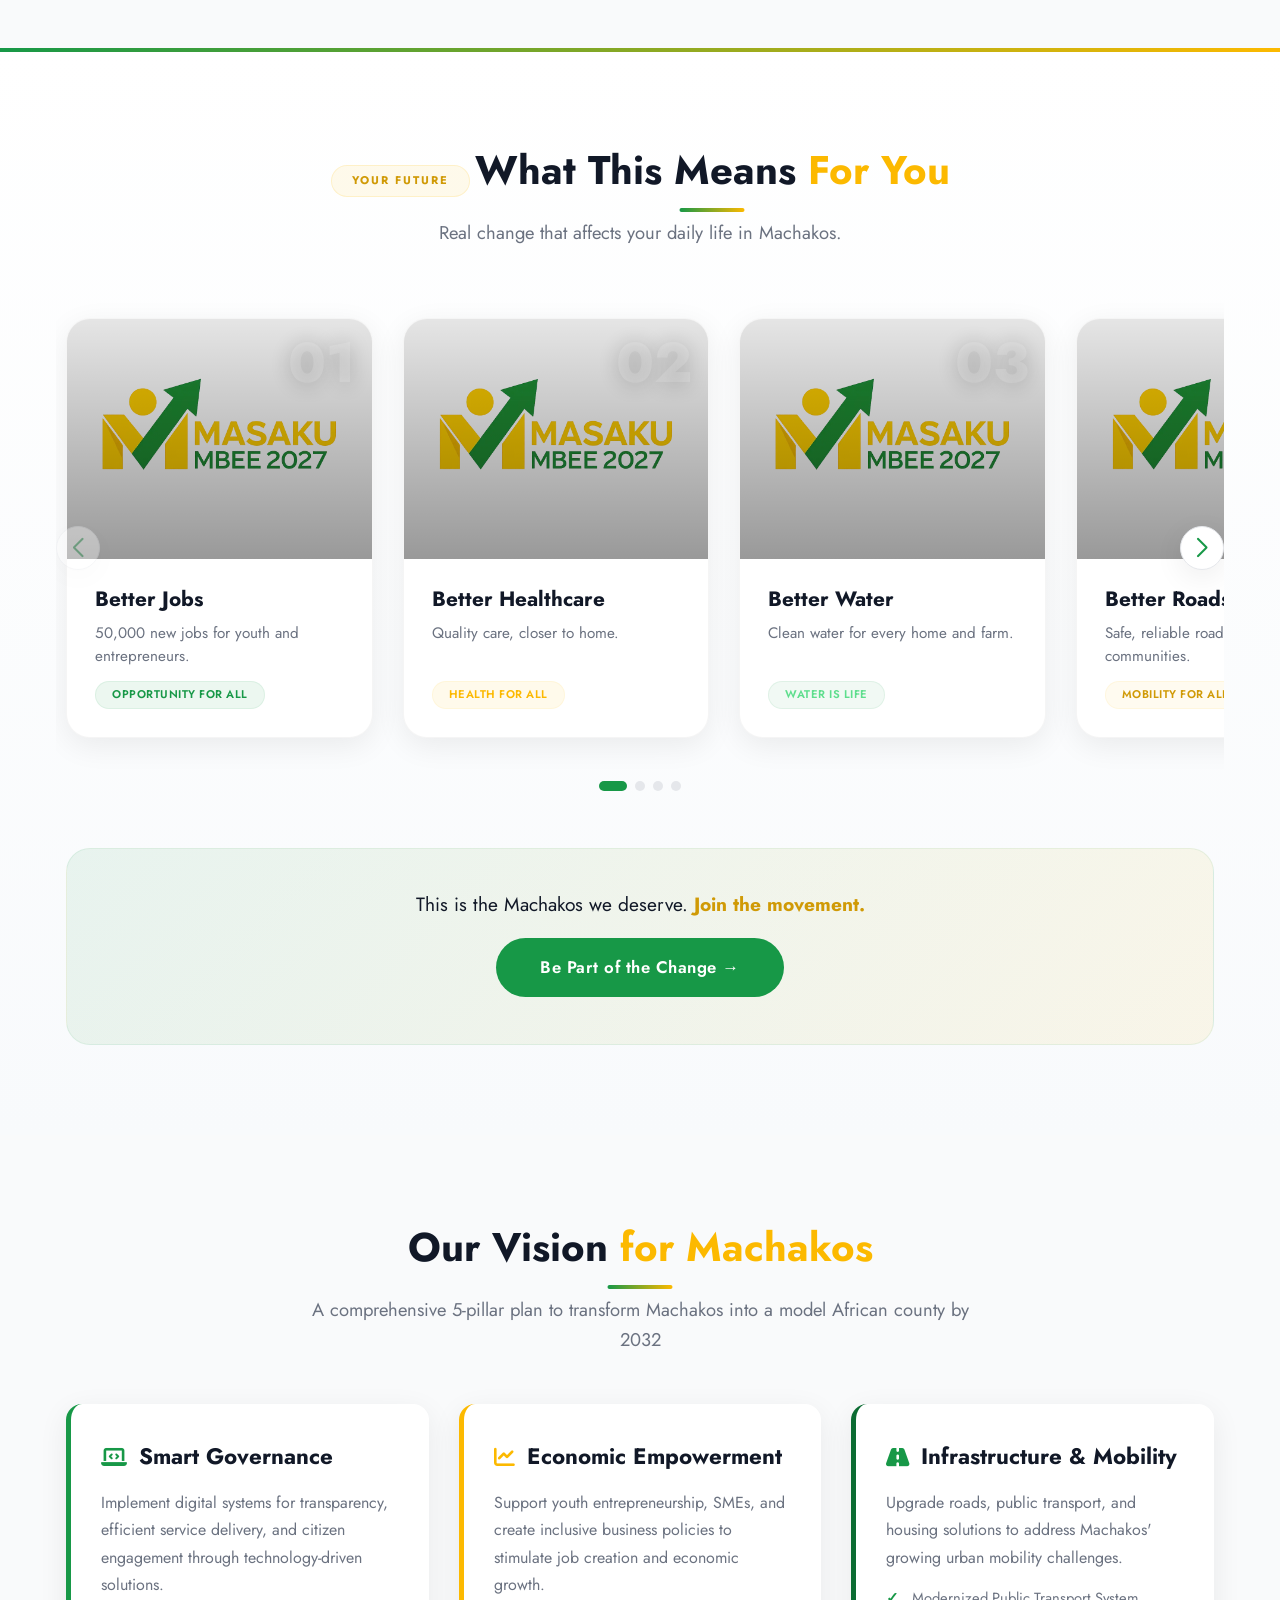
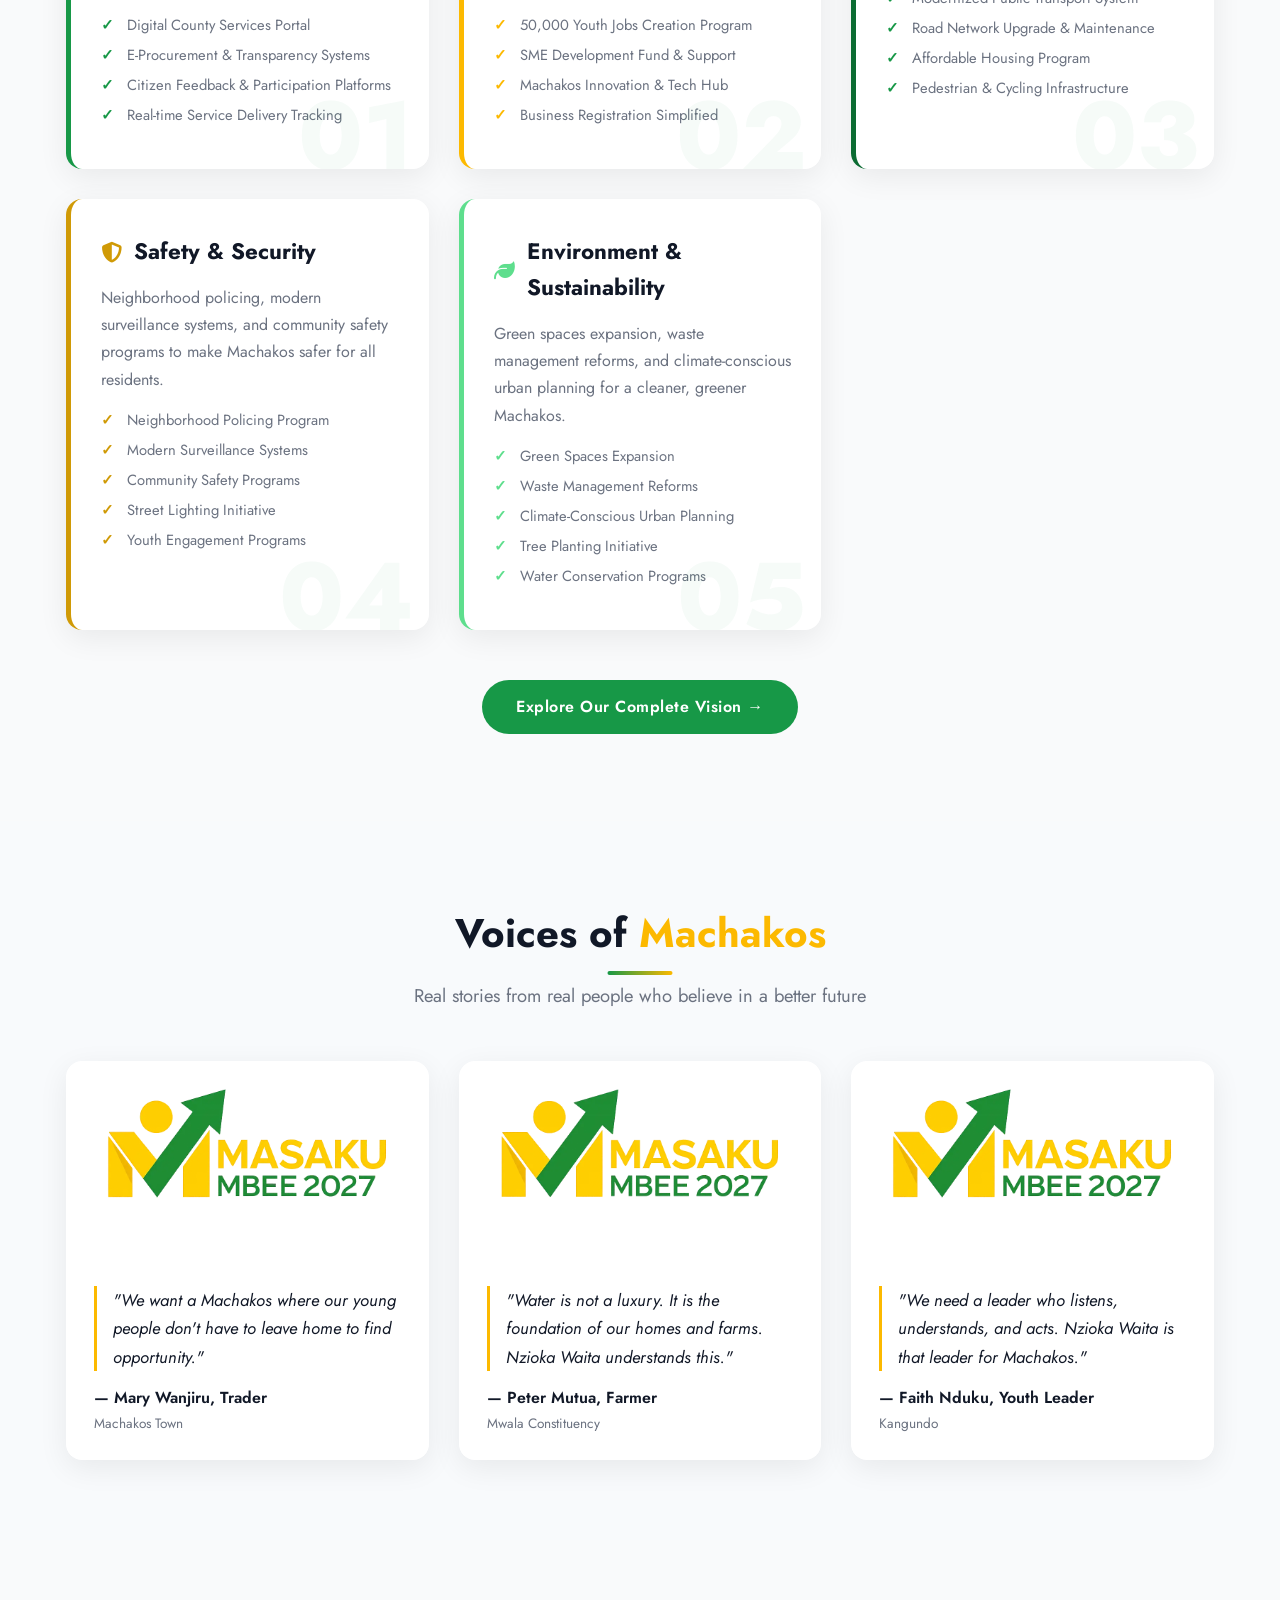
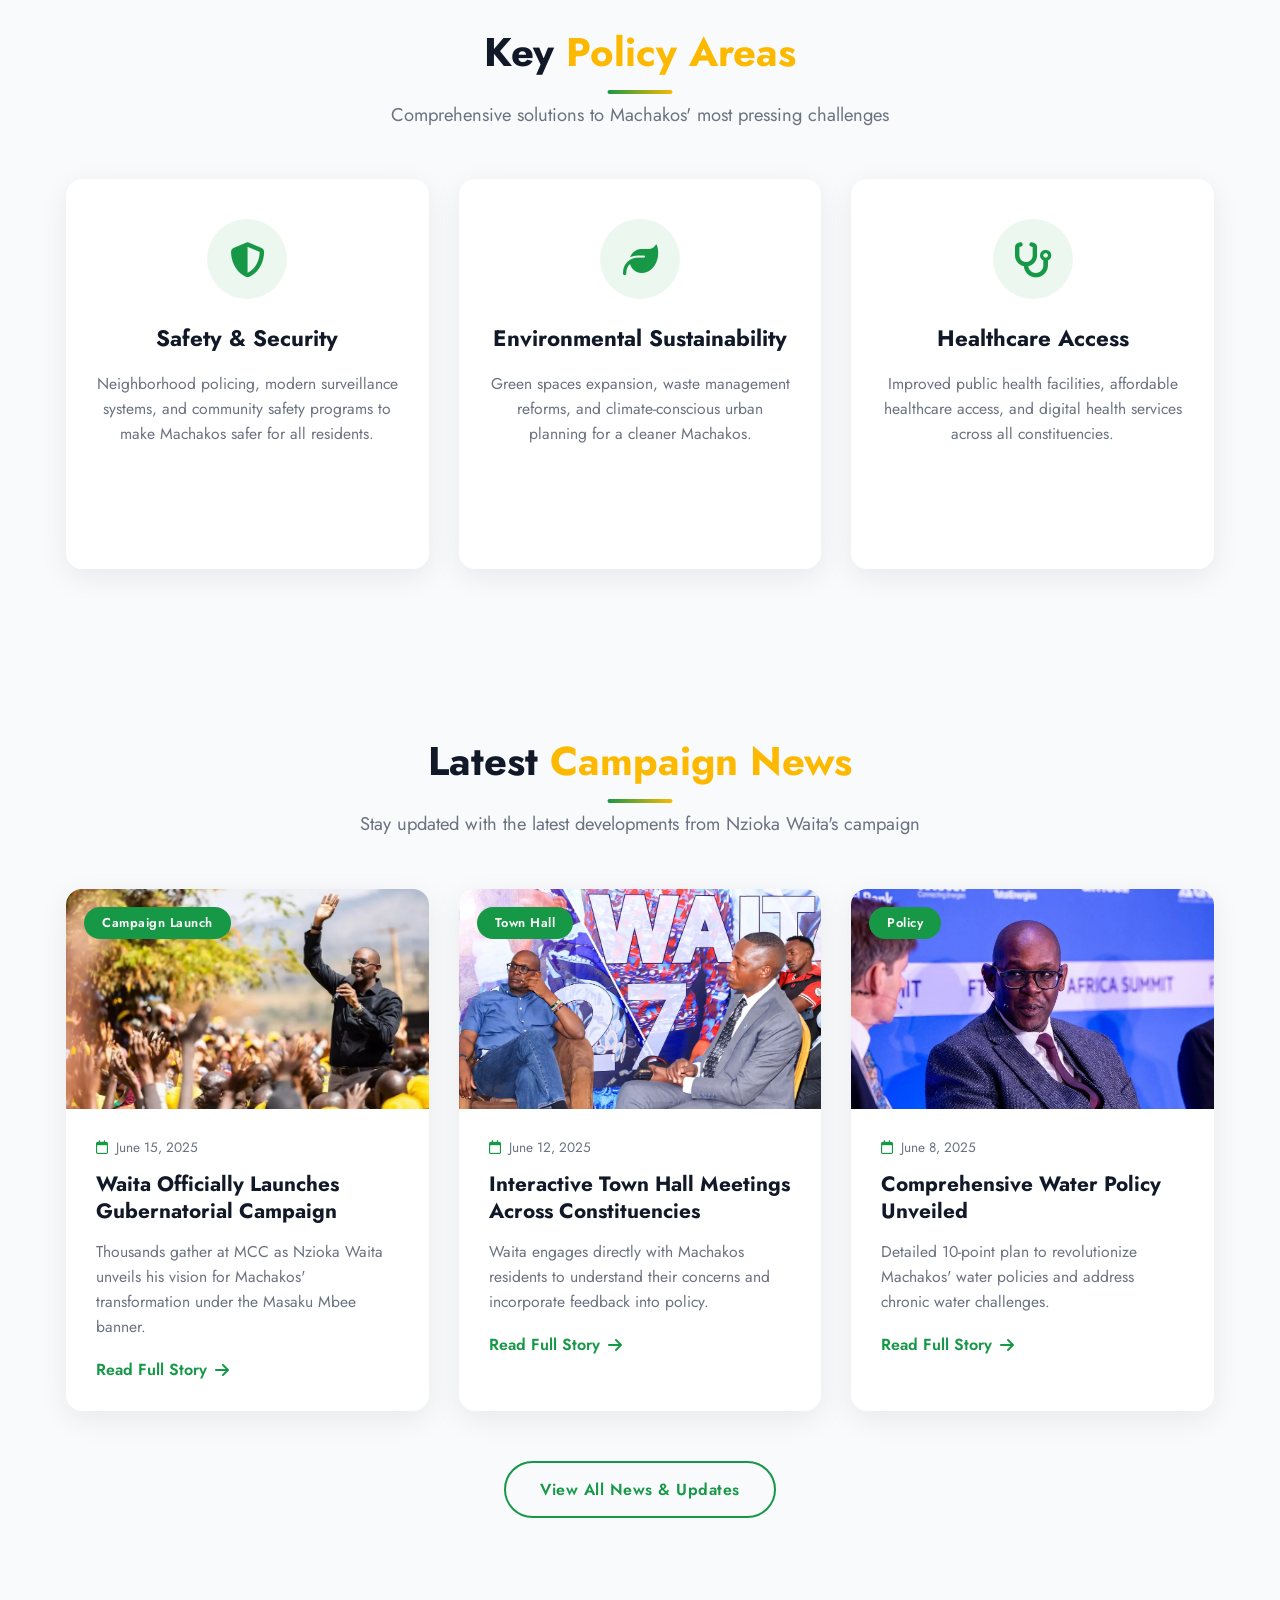
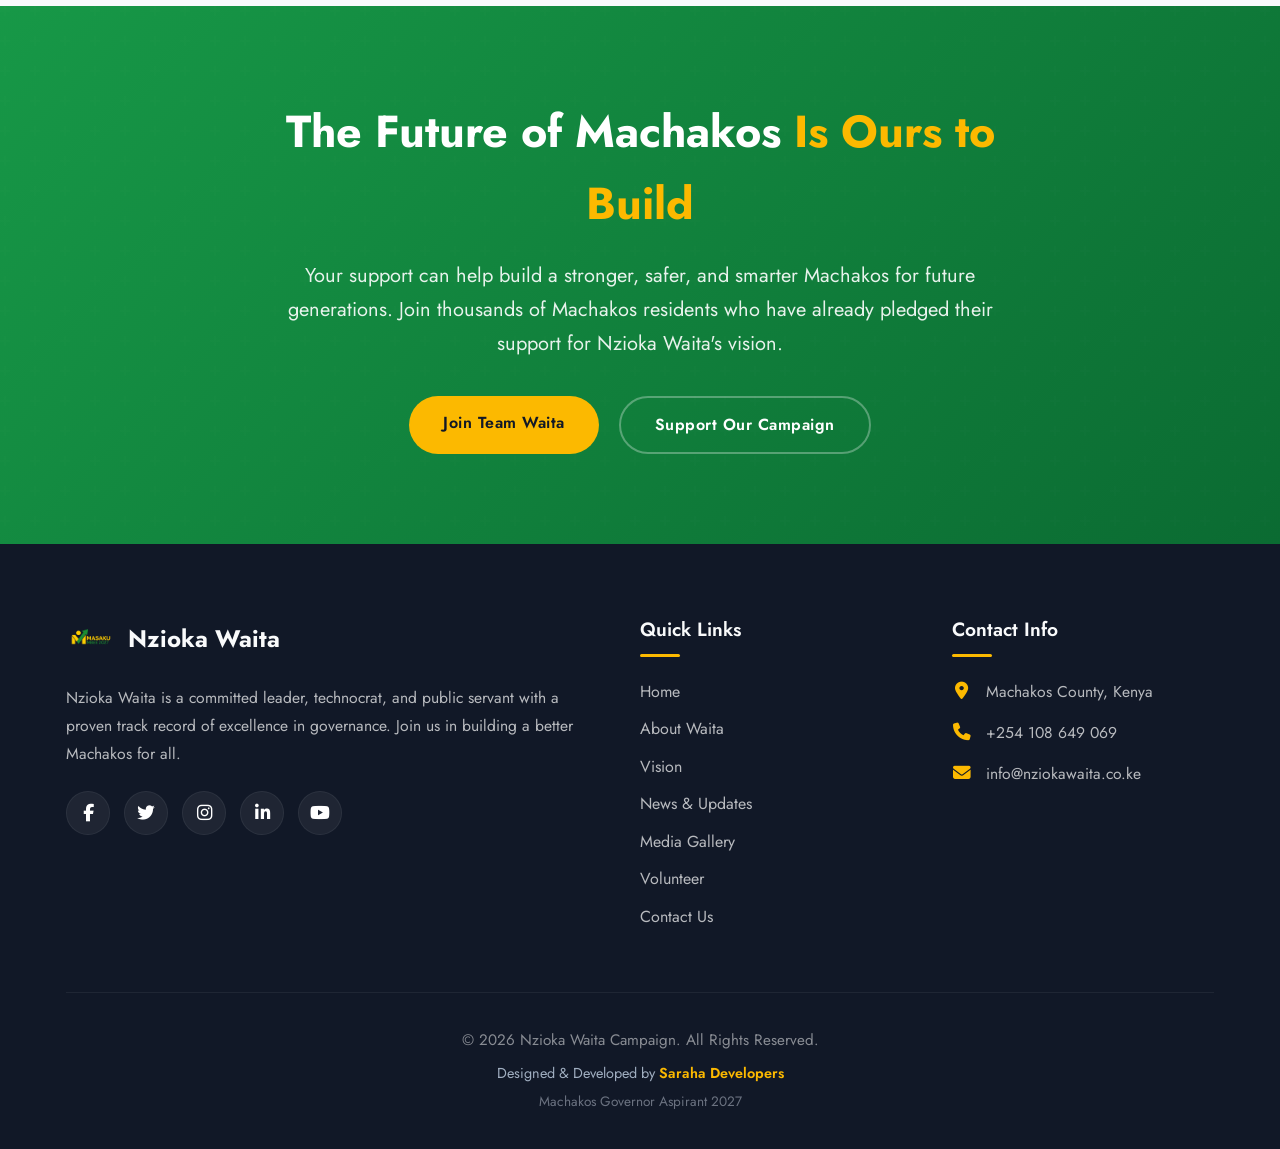
==== commit 78b758e4: "Fix IntaSend SDK variables, add diagnostic endpoints, remove mongodb dep" ====
--- a/index.html
+++ b/index.html
@@ -1,39 +1,168 @@
 <!DOCTYPE html>
 <html lang="en">
 <head>
-    <meta charset="UTF-8">
-    <meta name="viewport" content="width=device-width, initial-scale=1.0">
-    <title>Nzioka Waita | Machakos Governor Aspirant 2027 | Masaku Mbee</title>
-    <link rel="preconnect" href="https://fonts.googleapis.com">
-    <link rel="preconnect" href="https://fonts.gstatic.com" crossorigin>
-    <link href="https://fonts.googleapis.com/css2?family=Jost:wght@300;400;500;600;700;800&display=swap" rel="stylesheet">
-    <link rel="stylesheet" href="https://cdnjs.cloudflare.com/ajax/libs/font-awesome/6.4.0/css/all.min.css">
-    <link rel="stylesheet" href="https://cdnjs.cloudflare.com/ajax/libs/animate.css/4.1.1/animate.min.css">
-   <link rel="stylesheet" href="index.css">
+    <meta charset="UTF-8" />
+    <meta name="viewport" content="width=device-width, initial-scale=1.0" />
+
+    <!-- ============================================================
+    PRIMARY SEO
+    ============================================================ -->
+    <title>Nzioka Waita | Machakos Governor 2027 | Masaku Mbee Movement</title>
+    <meta name="description" content="Official campaign website of Nzioka Waita, Machakos Governor aspirant 2027. Join the Masaku Mbee movement for stronger leadership, better governance, and a smarter Machakos." />
+    <meta name="keywords" content="Nzioka Waita, Machakos Governor, Machakos Governor 2027, Masaku Mbee, Machakos County, Governor Aspirant, Kenya Elections 2027, Machakos Politics, Nzioka Waita Campaign" />
+    <meta name="robots" content="index, follow, max-image-preview:large" />
+    <meta name="author" content="Nzioka Waita Campaign" />
+    <link rel="canonical" href="https://nziokawaita.co.ke/" />
+
+    <!-- ============================================================
+    GOOGLE SITE VERIFICATION
+    ============================================================ -->
+    <meta name="google-site-verification" content="VFQyhqAak8xpiULpFUxSC3LXj5SiRV-k-VbtilgpVhI" />
+
+    <!-- ============================================================
+    OPEN GRAPH — For WhatsApp, Facebook, LinkedIn
+    ============================================================ -->
+    <meta property="og:type" content="website" />
+    <meta property="og:url" content="https://nziokawaita.co.ke/" />
+    <meta property="og:site_name" content="Nzioka Waita | Masaku Mbee 2027" />
+    <meta property="og:title" content="Nzioka Waita | Machakos Governor 2027 | Masaku Mbee" />
+    <meta property="og:description" content="Join the Masaku Mbee movement for a stronger, safer, and smarter Machakos. Nzioka Waita for Governor 2027." />
+    <meta property="og:image" content="https://nziokawaita.co.ke/nzioka-waita-favicon.webp" />
+    <meta property="og:image:secure_url" content="https://nziokawaita.co.ke/nzioka-waita-favicon.webp" />
+    <meta property="og:image:width" content="1200" />
+    <meta property="og:image:height" content="630" />
+    <meta property="og:image:alt" content="Nzioka Waita — Machakos Governor Aspirant 2027" />
+    <meta property="og:locale" content="en_KE" />
+
+    <!-- ============================================================
+    TWITTER CARD
+    ============================================================ -->
+    <meta name="twitter:card" content="summary_large_image" />
+    <meta name="twitter:title" content="Nzioka Waita | Machakos Governor 2027 | Masaku Mbee" />
+    <meta name="twitter:description" content="Join the Masaku Mbee movement for a stronger, safer, and smarter Machakos. Nzioka Waita for Governor 2027." />
+    <meta name="twitter:image" content="https://nziokawaita.co.ke/nzioka-waita-favicon.webp" />
+    <meta name="twitter:image:alt" content="Nzioka Waita — Machakos Governor Aspirant 2027" />
+
+    <!-- ============================================================
+    FAVICONS — For Browser Tabs
+    ============================================================ -->
+    <link rel="icon" href="nzioka-waita-favicon.webp" type="image/webp" />
+    <link rel="shortcut icon" href="nzioka-waita-favicon.webp" type="image/webp" />
+    <link rel="apple-touch-icon" href="nzioka-waita-favicon.webp" />
+    <link rel="mask-icon" href="nzioka-waita-favicon.webp" color="#179847" />
+
+    <!-- ============================================================
+    STRUCTURED DATA — For Google Search Results
+    ============================================================ -->
+    <script type="application/ld+json">
+    {
+        "@context": "https://schema.org",
+        "@type": "Person",
+        "@id": "https://nziokawaita.co.ke/#person",
+        "name": "Nzioka Waita",
+        "url": "https://nziokawaita.co.ke/",
+        "image": "https://nziokawaita.co.ke/nzioka-waita-favicon.webp",
+        "description": "Nzioka Waita is a technocrat and public servant running for Machakos Governor in the 2027 Kenyan general elections under the Masaku Mbee movement.",
+        "jobTitle": "Machakos Governor Aspirant",
+        "sameAs": [
+            "https://web.facebook.com/profile.php?id=100078165384028",
+            "https://x.com/NziokaWaita",
+            "https://www.instagram.com/nziokawaita/",
+            "https://www.linkedin.com/in/nzioka-waita-mgh-a583322/",
+            "https://www.youtube.com/channel/UCyTL4fNBFS6BdrJDQ6pdvPA"
+        ],
+        "address": {
+            "@type": "PostalAddress",
+            "addressLocality": "Machakos",
+            "addressRegion": "Machakos County",
+            "addressCountry": "Kenya"
+        }
+    }
+    </script>
+
+    <!-- Campaign / Organization Schema -->
+    <script type="application/ld+json">
+    {
+        "@context": "https://schema.org",
+        "@type": "PoliticalOrganization",
+        "@id": "https://nziokawaita.co.ke/#organization",
+        "name": "Masaku Mbee Movement",
+        "url": "https://nziokawaita.co.ke/",
+        "description": "Masaku Mbee is a political movement focused on building a stronger, safer, and smarter Machakos.",
+        "founder": {
+            "@id": "https://nziokawaita.co.ke/#person"
+        }
+    }
+    </script>
+
+    <!-- Website Schema -->
+    <script type="application/ld+json">
+    {
+        "@context": "https://schema.org",
+        "@type": "WebSite",
+        "url": "https://nziokawaita.co.ke/",
+        "name": "Nzioka Waita — Machakos Governor 2027",
+        "description": "Official campaign website of Nzioka Waita, Machakos Governor aspirant 2027.",
+        "potentialAction": {
+            "@type": "SearchAction",
+            "target": "https://nziokawaita.co.ke/search?q={search_term_string}",
+            "query-input": "required name=search_term_string"
+        }
+    }
+    </script>
+
+    <!-- ============================================================
+    FONTS
+    ============================================================ -->
+    <link rel="preconnect" href="https://fonts.googleapis.com" />
+    <link rel="preconnect" href="https://fonts.gstatic.com" crossorigin />
+    <link href="https://fonts.googleapis.com/css2?family=Jost:wght@300;400;500;600;700;800&display=swap" rel="stylesheet" />
+
+    <!-- ============================================================
+    STYLESHEETS
+    ============================================================ -->
+    <link rel="stylesheet" href="https://cdnjs.cloudflare.com/ajax/libs/font-awesome/6.4.0/css/all.min.css" />
+    <link rel="stylesheet" href="https://cdn.jsdelivr.net/npm/swiper@11/swiper-bundle.min.css" />
+    <link rel="stylesheet" href="https://cdnjs.cloudflare.com/ajax/libs/animate.css/4.1.1/animate.min.css" />
+    <link rel="stylesheet" href="index.css" />
+
+    <!-- ============================================================
+    ADDITIONAL META TAGS
+    ============================================================ -->
+    <meta name="theme-color" content="#179847" />
+    <meta name="mobile-web-app-capable" content="yes" />
+    <meta name="apple-mobile-web-app-capable" content="yes" />
+    <meta name="apple-mobile-web-app-status-bar-style" content="black-translucent" />
+
+    <!-- ============================================================
+    HREFLANG
+    ============================================================ -->
+    <link rel="alternate" href="https://nziokawaita.co.ke/" hreflang="en" />
+    <link rel="alternate" href="https://nziokawaita.co.ke/" hreflang="sw" />
 </head>
 <body>
-    <!-- Navbar -->
-    <nav class="navbar">
+
+    <!-- ============================================================
+    NAVBAR
+    ============================================================ -->
+    <nav class="navbar" id="navbar">
         <div class="container">
             <a href="index.html" class="logo">
-          <img
-            src="nzioka-waita-favicon.webp"
-            alt="Nzioka waita favicon Logo"
-            class="logo-img"
-          />
-        </a>
-            
-            <div class="menu-toggle" id="mobile-menu">
+                <img src="nzioka-waita-favicon.webp" alt="Nzioka Waita Logo" class="logo-img" />
+            </a>
+
+            <div class="menu-toggle" id="mobile-menu" aria-label="Open navigation menu" aria-expanded="false" role="button" tabindex="0">
                 <span></span>
                 <span></span>
                 <span></span>
             </div>
-            
-            <ul class="nav-links">
+
+            <ul class="nav-links" id="navLinks">
                 <li><a href="index.html" class="active">Home</a></li>
                 <li><a href="about.html">About</a></li>
+                <li><a href="vision.html">Vision</a></li>
                 <li><a href="news.html">News</a></li>
-                <li><a href="media.html">Media</a></li>
+                
                 <li><a href="volunteer.html">Volunteer</a></li>
                 <li><a href="contact.html">Contact</a></li>
                 <li><a href="#donate" class="btn btn-primary" style="padding: 10px 22px; margin-left: 10px;">Donate</a></li>
@@ -41,19 +170,40 @@
         </div>
     </nav>
 
-    <!-- Hero Section -->
-    <section class="hero">
-        <div class="hero-bg"></div>
+    <!-- ============================================================
+    HERO SECTION — Human-Centered
+    ============================================================ -->
+    <section class="hero" id="hero">
+        <div class="hero-bg" id="heroBg"></div>
+        <div class="hero-overlay"></div>
+
         <div class="hero-content">
-            <h1 class="animate__animated animate__fadeInDown">Vote For Hon. Nzioka Waita </h1>
-            <p class="animate__animated animate__fadeInUp animate__delay-1s">Together for a Stronger, Safer, and Smarter Machakos.</p>
+            <!-- Campaign Kicker -->
+            <div class="hero-kicker animate__animated animate__fadeInDown">
+                MASAKU MBEE • <span style="color: aliceblue;">Governor 2027</span>
+            </div>
+
+            <!-- Main Heading -->
+            <h1 class="animate__animated animate__fadeInDown animate__delay-1s">
+                Nzioka <span>Waita</span>
+            </h1>
+
+            <!-- Tagline -->
+            <p class="animate__animated animate__fadeInUp animate__delay-1s">
+                Together for a stronger, safer, and smarter Machakos.
+            </p>
+
+            <!-- Buttons -->
             <div class="hero-buttons animate__animated animate__fadeInUp animate__delay-2s">
                 <a href="volunteer.html" class="btn btn-primary">Join the Movement</a>
-                <a href="#vision" class="btn btn-secondary">Our Vision for Machakos</a>
-            </div>
-            
+                <a href="vision.html" class="btn btn-outline">Our Vision</a>
+            </div>
+
+            <!-- Countdown -->
             <div class="countdown animate__animated animate__fadeInUp animate__delay-3s">
-                <h3><i class="fas fa-clock"></i> Countdown to 2027 Elections</h3>
+                <div class="countdown-title">
+                    <i class="fas fa-clock"></i> Countdown to 2027 Elections
+                </div>
                 <div class="countdown-timer">
                     <div class="countdown-item">
                         <div class="countdown-value" id="days">000</div>
@@ -73,153 +223,358 @@
                     </div>
                 </div>
             </div>
-            
+
+            <!-- Subtext 
             <div class="hero-subtext animate__animated animate__fadeIn animate__delay-3s">
-                <i class="fas fa-vote-yea"></i> Masaku Mbee | Machakos Governor Aspirant 2027
+                <i class="fas fa-vote-yea"></i> Masaku Mbee | Machakos Aspirant 2027
+            </div> -->
+        </div>
+
+        <!-- Scroll Indicator -->
+        <div class="scroll-indicator">
+            <span>Scroll</span>
+            <div class="mouse">
+                <div class="wheel"></div>
             </div>
         </div>
     </section>
 
-    <!-- Stats Section -->
-    <section class="stats">
+    <!-- ============================================================
+    MEET NZIOKA WAITA — Human Introduction
+    ============================================================ -->
+    <section class="meet-waita">
+        <div class="container">
+            <div class="meet-grid">
+                <div class="meet-image">
+                    <img src="image-iconic.webp" alt="Nzioka Waita" />
+                </div>
+                <div class="meet-content">
+                    <span class="meet-tag">Meet Your Candidate</span>
+                    <h2>Nzioka <span>Waita</span></h2>
+                    <p>
+                        An experienced leader, technocrat, and public servant with a proven track record of excellence in governance. Nzioka Waita is committed to building a Machakos that works for everyone — from the business owner to the boda boda rider, from the farmer to the teacher.
+                    </p>
+                    <p>
+                        With over 25 years of leadership experience across government and the private sector, he understands what it takes to deliver real change. He has served at the highest levels of government, including as Chief of Staff and Head of the Presidential Delivery Unit, where he drove accountability and results across Kenya's public service.
+                    </p>
+                    <div class="meet-stats">
+                        <div class="meet-stat">
+                            <span class="meet-stat-number">25+</span>
+                            <span class="meet-stat-label">Years Leadership</span>
+                        </div>
+                        <div class="meet-stat">
+                            <span class="meet-stat-number">7</span>
+                            <span class="meet-stat-label">Years at Presidency</span>
+                        </div>
+                        <div class="meet-stat">
+                            <span class="meet-stat-number">5</span>
+                            <span class="meet-stat-label">Pillar Plan</span>
+                        </div>
+                    </div>
+                    <a href="about.html" class="btn btn-primary">Read His Story →</a>
+                </div>
+            </div>
+        </div>
+    </section>
+
+    <!-- ============================================================
+    WHAT THIS MEANS FOR YOU — Premium Swipeable Cards
+    ============================================================ -->
+    <section class="people-impact premium-impact">
         <div class="container">
             <div class="section-title">
-                <h2>Proven Leadership for Machakos</h2>
-                <p>With a track record of excellence in both government and private sector, Nzioka Waita brings transformative leadership to Machakos County</p>
-            </div>
-            
-            <div class="stats-grid">
-                <div class="stat-card">
-                    <i class="fas fa-university"></i>
-                    <div class="stat-number" data-count="25">0</div>
-                    <div class="stat-text">Years in Government & Corporate Leadership</div>
-                </div>
-                
-                <div class="stat-card">
-                    <i class="fas fa-award"></i>
-                    <div class="stat-number" data-count="7">0</div>
-                    <div class="stat-text">Years Served as Chief of Staff & Head of the Presidential Delivery Unit</div>
-                </div>
-                
-                <!--  <div class="stat-card">
-                    <i class="fas fa-graduation-cap"></i>
-                    <div class="stat-number">Sheffield University</div>
-                    <div class="stat-text">World-Class Education for World-Class Leadership</div>
-                </div>
-                 <div class="stat-card">
-                    <i class="fas fa-graduation-cap"></i>
-                    <div class="stat-number">Queen Mary University</div>
-                    <div class="stat-text">World-Class Education for World-Class Leadership</div>
-                </div>-->
-                
-                <div class="stat-card">
-                    <i class="fas fa-bullseye"></i>
-                    <div class="stat-number">5-Pillar</div>
-                    <div class="stat-text">Comprehensive Development Plan for Machakos</div>
-                </div>
+                <span class="section-badge">Your Future</span>
+                <h2>What This Means <span>For You</span></h2>
+                <p>Real change that affects your daily life in Machakos.</p>
+            </div>
+
+            <!-- Swiper Container -->
+            <div class="swiper impactSwiper">
+                <div class="swiper-wrapper">
+                    <!-- Slide 1 — Jobs -->
+                    <div class="swiper-slide">
+                        <div class="impact-slide">
+                            <div class="slide-image" style="background-image: url('nzioka-waita-favicon.webp');">
+                                <div class="slide-overlay">
+                                    <span class="slide-number">01</span>
+                                </div>
+                            </div>
+                            <div class="slide-content">
+                                <h3>Better Jobs</h3>
+                                <p>50,000 new jobs for youth and entrepreneurs.</p>
+                                <span class="slide-tag">Opportunity for All</span>
+                            </div>
+                        </div>
+                    </div>
+
+                    <!-- Slide 2 — Healthcare -->
+                    <div class="swiper-slide">
+                        <div class="impact-slide">
+                            <div class="slide-image" style="background-image:url('nzioka-waita-favicon.webp');">
+                                <div class="slide-overlay">
+                                    <span class="slide-number">02</span>
+                                </div>
+                            </div>
+                            <div class="slide-content">
+                                <h3>Better Healthcare</h3>
+                                <p>Quality care, closer to home.</p>
+                                <span class="slide-tag">Health for All</span>
+                            </div>
+                        </div>
+                    </div>
+
+                    <!-- Slide 3 — Water -->
+                    <div class="swiper-slide">
+                        <div class="impact-slide">
+                            <div class="slide-image" style="background-image: url('nzioka-waita-favicon.webp');">
+                                <div class="slide-overlay">
+                                    <span class="slide-number">03</span>
+                                </div>
+                            </div>
+                            <div class="slide-content">
+                                <h3>Better Water</h3>
+                                <p>Clean water for every home and farm.</p>
+                                <span class="slide-tag">Water is Life</span>
+                            </div>
+                        </div>
+                    </div>
+
+                    <!-- Slide 4 — Roads -->
+                    <div class="swiper-slide">
+                        <div class="impact-slide">
+                            <div class="slide-image" style="background-image: url('nzioka-waita-favicon.webp');">
+                                <div class="slide-overlay">
+                                    <span class="slide-number">04</span>
+                                </div>
+                            </div>
+                            <div class="slide-content">
+                                <h3>Better Roads</h3>
+                                <p>Safe, reliable roads connecting our communities.</p>
+                                <span class="slide-tag">Mobility for All</span>
+                            </div>
+                        </div>
+                    </div>
+
+                    <!-- Slide 5 — Government -->
+                    <div class="swiper-slide">
+                        <div class="impact-slide">
+                            <div class="slide-image" style="background-image: url('nzioka-waita-favicon.webp');">
+                                <div class="slide-overlay">
+                                    <span class="slide-number">05</span>
+                                </div>
+                            </div>
+                            <div class="slide-content">
+                                <h3>Better Government</h3>
+                                <p>Transparent, accountable service delivery.</p>
+                                <span class="slide-tag">Government That Works</span>
+                            </div>
+                        </div>
+                    </div>
+
+                    <!-- Slide 6 — Environment -->
+                    <div class="swiper-slide">
+                        <div class="impact-slide">
+                            <div class="slide-image" style="background-image: url('nzioka-waita-favicon.webp');">
+                                <div class="slide-overlay">
+                                    <span class="slide-number">06</span>
+                                </div>
+                            </div>
+                            <div class="slide-content">
+                                <h3>Better Environment</h3>
+                                <p>Clean streets, green spaces, sustainable future.</p>
+                                <span class="slide-tag">A Greener Machakos</span>
+                            </div>
+                        </div>
+                    </div>
+                </div>
+
+                <!-- Navigation & Pagination -->
+                <div class="swiper-button-next"></div>
+                <div class="swiper-button-prev"></div>
+                <div class="swiper-pagination"></div>
+            </div>
+
+            <!-- Section CTA -->
+            <div class="impact-cta">
+                <p>This is the Machakos we deserve. <strong>Join the movement.</strong></p>
+                <a href="volunteer.html" class="btn btn-primary">Be Part of the Change →</a>
             </div>
         </div>
     </section>
 
-    <!-- Vision Section -->
+    <!-- ============================================================
+    VISION SECTION — ALL 5 PILLARS
+    ============================================================ -->
     <section id="vision" class="vision">
         <div class="container">
             <div class="section-title">
-                <h2>Our Vision for Machakos</h2>
-                <p>A comprehensive 5-pillar plan to transform Machakos into a model African city by 2030</p>
-            </div>
-            
+                <h2>Our Vision <span>for Machakos</span></h2>
+                <p>A comprehensive 5-pillar plan to transform Machakos into a model African county by 2032</p>
+            </div>
+
             <div class="vision-grid">
-                <div class="vision-card">
+                <!-- Pillar 1 -->
+                <div class="vision-card" data-number="01">
                     <h3><i class="fas fa-laptop-code"></i> Smart Governance</h3>
                     <p>Implement digital systems for transparency, efficient service delivery, and citizen engagement through technology-driven solutions.</p>
                     <ul class="vision-features">
                         <li>Digital County Services Portal</li>
-                        <li>E-Procurement & Transparency Systems</li>
-                        <li>Citizen Feedback & Participation Platforms</li>
+                        <li>E-Procurement &amp; Transparency Systems</li>
+                        <li>Citizen Feedback &amp; Participation Platforms</li>
                         <li>Real-time Service Delivery Tracking</li>
                     </ul>
                 </div>
-                
-                <div class="vision-card">
+
+                <!-- Pillar 2 -->
+                <div class="vision-card" data-number="02">
                     <h3><i class="fas fa-chart-line"></i> Economic Empowerment</h3>
                     <p>Support youth entrepreneurship, SMEs, and create inclusive business policies to stimulate job creation and economic growth.</p>
                     <ul class="vision-features">
                         <li>50,000 Youth Jobs Creation Program</li>
-                        <li>SME Development Fund & Support</li>
-                        <li>Machakos Innovation & Tech Hub</li>
+                        <li>SME Development Fund &amp; Support</li>
+                        <li>Machakos Innovation &amp; Tech Hub</li>
                         <li>Business Registration Simplified</li>
                     </ul>
                 </div>
-                
-                <div class="vision-card">
-                    <h3><i class="fas fa-road"></i> Infrastructure & Mobility</h3>
+
+                <!-- Pillar 3 -->
+                <div class="vision-card" data-number="03">
+                    <h3><i class="fas fa-road"></i> Infrastructure &amp; Mobility</h3>
                     <p>Upgrade roads, public transport, and housing solutions to address Machakos' growing urban mobility challenges.</p>
                     <ul class="vision-features">
                         <li>Modernized Public Transport System</li>
-                        <li>Road Network Upgrade & Maintenance</li>
+                        <li>Road Network Upgrade &amp; Maintenance</li>
                         <li>Affordable Housing Program</li>
-                        <li>Pedestrian & Cycling Infrastructure</li>
+                        <li>Pedestrian &amp; Cycling Infrastructure</li>
                     </ul>
                 </div>
-            </div>
-            
+
+                <!-- Pillar 4 -->
+                <div class="vision-card" data-number="04">
+                    <h3><i class="fas fa-shield-alt"></i> Safety &amp; Security</h3>
+                    <p>Neighborhood policing, modern surveillance systems, and community safety programs to make Machakos safer for all residents.</p>
+                    <ul class="vision-features">
+                        <li>Neighborhood Policing Program</li>
+                        <li>Modern Surveillance Systems</li>
+                        <li>Community Safety Programs</li>
+                        <li>Street Lighting Initiative</li>
+                        <li>Youth Engagement Programs</li>
+                    </ul>
+                </div>
+
+                <!-- Pillar 5 -->
+                <div class="vision-card" data-number="05">
+                    <h3><i class="fas fa-leaf"></i> Environment &amp; Sustainability</h3>
+                    <p>Green spaces expansion, waste management reforms, and climate-conscious urban planning for a cleaner, greener Machakos.</p>
+                    <ul class="vision-features">
+                        <li>Green Spaces Expansion</li>
+                        <li>Waste Management Reforms</li>
+                        <li>Climate-Conscious Urban Planning</li>
+                        <li>Tree Planting Initiative</li>
+                        <li>Water Conservation Programs</li>
+                    </ul>
+                </div>
+            </div>
+
             <div class="vision-button">
-                <a href="about.html" class="btn btn-primary">Explore Our Complete Vision</a>
+                <a href="vision.html" class="btn btn-primary">Explore Our Complete Vision →</a>
             </div>
         </div>
     </section>
 
-    <!-- Policy Highlights -->
+    <!-- ============================================================
+    VOICES OF MACHAKOS — Real People, Real Voices
+    ============================================================ -->
+    <section class="voices">
+        <div class="container">
+            <div class="section-title">
+                <h2>Voices of <span>Machakos</span></h2>
+                <p>Real stories from real people who believe in a better future</p>
+            </div>
+
+            <div class="voices-grid">
+                <div class="voice-card">
+                    <div class="voice-photo" style="background-image: url('nzioka-waita-favicon.webp');"></div>
+                    <div class="voice-content">
+                        <blockquote>"We want a Machakos where our young people don't have to leave home to find opportunity."</blockquote>
+                        <p class="voice-name">— Mary Wanjiru, Trader</p>
+                        <p class="voice-location">Machakos Town</p>
+                    </div>
+                </div>
+                <div class="voice-card">
+                    <div class="voice-photo" style="background-image: url('nzioka-waita-favicon.webp');"></div>
+                    <div class="voice-content">
+                        <blockquote>"Water is not a luxury. It is the foundation of our homes and farms. Nzioka Waita understands this."</blockquote>
+                        <p class="voice-name">— Peter Mutua, Farmer</p>
+                        <p class="voice-location">Mwala Constituency</p>
+                    </div>
+                </div>
+                <div class="voice-card">
+                    <div class="voice-photo" style="background-image: url('nzioka-waita-favicon.webp');"></div>
+                    <div class="voice-content">
+                        <blockquote>"We need a leader who listens, understands, and acts. Nzioka Waita is that leader for Machakos."</blockquote>
+                        <p class="voice-name">— Faith Nduku, Youth Leader</p>
+                        <p class="voice-location">Kangundo</p>
+                    </div>
+                </div>
+            </div>
+        </div>
+    </section>
+
+    <!-- ============================================================
+    POLICY HIGHLIGHTS
+    ============================================================ -->
     <section class="policy-highlights">
         <div class="container">
             <div class="section-title">
-                <h2>Key Policy Areas</h2>
+                <h2>Key <span>Policy Areas</span></h2>
                 <p>Comprehensive solutions to Machakos' most pressing challenges</p>
             </div>
-            
+
             <div class="policy-grid">
                 <div class="policy-card">
                     <div class="policy-icon">
                         <i class="fas fa-shield-alt"></i>
                     </div>
-                    <h3>Safety & Security</h3>
+                    <h3>Safety &amp; Security</h3>
                     <p>Neighborhood policing, modern surveillance systems, and community safety programs to make Machakos safer for all residents.</p>
-                    <a href="about.html" class="btn btn-secondary" style="padding: 10px 25px;">Learn More</a>
-                </div>
-                
+                    <a href="vision.html" class="btn btn-outline" style="padding: 10px 25px;">Learn More</a>
+                </div>
+
                 <div class="policy-card">
                     <div class="policy-icon">
                         <i class="fas fa-leaf"></i>
                     </div>
                     <h3>Environmental Sustainability</h3>
                     <p>Green spaces expansion, waste management reforms, and climate-conscious urban planning for a cleaner Machakos.</p>
-                    <a href="about.html" class="btn btn-secondary" style="padding: 10px 25px;">Learn More</a>
-                </div>
-                
+                    <a href="vision.html" class="btn btn-outline" style="padding: 10px 25px;">Learn More</a>
+                </div>
+
                 <div class="policy-card">
                     <div class="policy-icon">
                         <i class="fas fa-stethoscope"></i>
                     </div>
                     <h3>Healthcare Access</h3>
                     <p>Improved public health facilities, affordable healthcare access, and digital health services across all constituencies.</p>
-                    <a href="about.html" class="btn btn-secondary" style="padding: 10px 25px;">Learn More</a>
+                    <a href="vision.html" class="btn btn-outline" style="padding: 10px 25px;">Learn More</a>
                 </div>
             </div>
         </div>
     </section>
 
-    <!-- News Preview -->
+    <!-- ============================================================
+    NEWS PREVIEW
+    ============================================================ -->
     <section class="news-preview">
         <div class="container">
             <div class="section-title">
-                <h2>Latest Campaign News</h2>
+                <h2>Latest <span>Campaign News</span></h2>
                 <p>Stay updated with the latest developments from Nzioka Waita's campaign</p>
             </div>
-            
+
             <div class="news-grid">
                 <div class="news-card">
-                    <div class="news-image" style="background-image: url('image\ -\ 2026-01-25T154152.762.webp');">
+                    <div class="news-image" style="background-image: url('image-iconic.webp');">
                         <span class="news-category">Campaign Launch</span>
                     </div>
                     <div class="news-content">
@@ -229,9 +584,9 @@
                         <a href="news.html" class="news-link">Read Full Story <i class="fas fa-arrow-right"></i></a>
                     </div>
                 </div>
-                
+
                 <div class="news-card">
-                    <div class="news-image" style="background-image: url('image\ -\ 2026-01-25T152001.876.webp');">
+                    <div class="news-image" style="background-image: url('image - 2026-01-25T152001.876.webp');">
                         <span class="news-category">Town Hall</span>
                     </div>
                     <div class="news-content">
@@ -241,96 +596,385 @@
                         <a href="news.html" class="news-link">Read Full Story <i class="fas fa-arrow-right"></i></a>
                     </div>
                 </div>
-                
+
                 <div class="news-card">
-                    <div class="news-image" style="background-image: url('image\ -\ 2026-01-25T152312.671.webp');">
+                    <div class="news-image" style="background-image: url('image - 2026-01-25T152312.671.webp');">
                         <span class="news-category">Policy</span>
                     </div>
                     <div class="news-content">
                         <div class="news-date"><i class="far fa-calendar"></i> June 8, 2025</div>
                         <h3>Comprehensive Water Policy Unveiled</h3>
-                        <p>Detailed 10-point plan to revolutionize Machakos' water policies and address chronic Water challenges.</p>
+                        <p>Detailed 10-point plan to revolutionize Machakos' water policies and address chronic water challenges.</p>
                         <a href="news.html" class="news-link">Read Full Story <i class="fas fa-arrow-right"></i></a>
                     </div>
                 </div>
             </div>
-            
+
             <div class="vision-button" style="margin-top: 50px;">
-                <a href="news.html" class="btn btn-secondary">View All News & Updates</a>
+                <a href="news.html" class="btn btn-secondary">View All News &amp; Updates</a>
             </div>
         </div>
     </section>
 
-    <!-- CTA Section -->
+    <!-- ============================================================
+    CTA SECTION — Emotional Climax
+    ============================================================ -->
     <section class="cta-section">
         <div class="container">
             <div class="cta-content">
-                <h2>Be Part of Machakos' Transformation</h2>
+                <h2>The Future of Machakos <span>Is Ours to Build</span></h2>
                 <p>Your support can help build a stronger, safer, and smarter Machakos for future generations. Join thousands of Machakos residents who have already pledged their support for Nzioka Waita's vision.</p>
                 <div class="cta-buttons">
-                    <a href="volunteer.html" class="btn btn-gold">Volunteer for the Campaign</a>
-                    <a href="#donate" class="btn btn-primary">Support Our Campaign</a>
+                    <a href="volunteer.html" class="btn btn-gold">Join Team Waita</a>
+                    <a href="#donate" class="btn btn-outline-light">Support Our Campaign</a>
                 </div>
             </div>
         </div>
     </section>
 
-    <!-- Footer -->
-    <!-- Footer -->
+    <!-- ============================================================
+    FOOTER
+    ============================================================ -->
     <footer>
         <div class="container">
             <div class="footer-content">
                 <div class="footer-about">
                     <div class="footer-logo">
-                        <div class="logo-img">Nz</div>
+                        <img src="nzioka-waita-favicon.webp" alt="Nzioka Waita" style="width: 50px; height: 50px; margin-right: 12px;" />
                         Nzioka Waita
                     </div>
-                    <p> Nzioka Waita is a committed leader, technocrat, and public servant with a proven track record of excellence in governance. Join us in building a better Machakos for all.</p>
+                    <p>Nzioka Waita is a committed leader, technocrat, and public servant with a proven track record of excellence in governance. Join us in building a better Machakos for all.</p>
                     <div class="social-icons">
-                        <a href="https://web.facebook.com/profile.php?id=100078165384028" target="_blank"><i class="fab fa-facebook-f"></i></a>
-                        <a href="https://x.com/NziokaWaita" target="_blank"><i class="fab fa-twitter"></i></a>
-                        <a href="https://www.instagram.com/nziokawaita/?hl=en" target="_blank"><i class="fab fa-instagram"></i></a>
-                        <a href="https://www.linkedin.com/in/nzioka-waita-mgh-a583322/?originalSubdomain=ke" target="_blank"><i class="fab fa-linkedin-in"></i></a>
-                        <a href="https://www.youtube.com/channel/UCyTL4fNBFS6BdrJDQ6pdvPA" target="_blank"><i class="fab fa-youtube"></i></a>
-                    </div>
-                </div>
-                
+                        <a href="https://web.facebook.com/profile.php?id=100078165384028" target="_blank" aria-label="Facebook"><i class="fab fa-facebook-f"></i></a>
+                        <a href="https://x.com/NziokaWaita" target="_blank" aria-label="X (Twitter)"><i class="fab fa-twitter"></i></a>
+                        <a href="https://www.instagram.com/nziokawaita/?hl=en" target="_blank" aria-label="Instagram"><i class="fab fa-instagram"></i></a>
+                        <a href="https://www.linkedin.com/in/nzioka-waita-mgh-a583322/" target="_blank" aria-label="LinkedIn"><i class="fab fa-linkedin-in"></i></a>
+                        <a href="https://www.youtube.com/channel/UCyTL4fNBFS6BdrJDQ6pdvPA" target="_blank" aria-label="YouTube"><i class="fab fa-youtube"></i></a>
+                    </div>
+                </div>
+
                 <div class="footer-links-section">
                     <h3 class="footer-heading">Quick Links</h3>
                     <ul class="footer-links">
                         <li><a href="index.html">Home</a></li>
                         <li><a href="about.html">About Waita</a></li>
-                        <li><a href="news.html">News & Updates</a></li>
+                        <li><a href="vision.html">Vision</a></li>
+                        <li><a href="news.html">News &amp; Updates</a></li>
                         <li><a href="media.html">Media Gallery</a></li>
                         <li><a href="volunteer.html">Volunteer</a></li>
                         <li><a href="contact.html">Contact Us</a></li>
                     </ul>
                 </div>
-                
+
                 <div class="footer-contact">
                     <h3 class="footer-heading">Contact Info</h3>
                     <ul class="contact-info">
                         <li><i class="fas fa-map-marker-alt"></i> <a href="https://maps.app.goo.gl/wQ7gRcGxDQkpSW1B8">Machakos County, Kenya</a></li>
-                        <li><i class="fas fa-phone"></i> <a href="tel:+254108649069" style="color: var(--gray-light);">+254 108 649 069</a></li>
-                        <li><i class="fas fa-envelope"></i> <a href="mailto:info@masakumbee2027.com" style="color: var(--gray-light);">info@masakumbee2027.com</a></li>
+                        <li><i class="fas fa-phone"></i> <a href="tel:+254108649069">+254 108 649 069</a></li>
+                        <li><i class="fas fa-envelope"></i> <a href="mailto:info@nziokawaita.co.ke">info@nziokawaita.co.ke</a></li>
                     </ul>
                 </div>
             </div>
-            
+
             <div class="footer-bottom">
-                <p>&copy; <span id="currentYear"></span> Nzioka Waita Campaign. All Rights Reserved. | </p>
-                <p style="margin-top: 10px;">Machakos Governor Aspirant 2027</p>
+                <p>&copy; <span id="currentYear"></span> Nzioka Waita Campaign. All Rights Reserved.</p>
+                <p style="margin-top: 10px; font-size: 0.9rem; color: #a0aec0;">
+                    Designed &amp; Developed by
+                    <a href="https://sarahadevelopers.co.ke" target="_blank" style="color: #fcb900; font-weight: 600; text-decoration: none; transition: color 0.3s ease;">
+                        Saraha Developers
+                    </a>
+                </p>
+                <p style="margin-top: 5px; font-size: 0.85rem; color: #6b7280;">Machakos Governor Aspirant 2027</p>
             </div>
         </div>
     </footer>
 
-    <!-- Floating WhatsApp Button -->
-    <a href="https://wa.me/254108649069?text=Hello%20Nzioka%20Waita%20Campaign,%20I%20would%20like%20to%20get%20in%20touch%20about%20your%202027%20Machakos%20governor%20campaign" class="whatsapp-float" target="_blank">
+    <!-- ============================================================
+    FLOATING WHATSAPP BUTTON — "Join Team Waita"
+    ============================================================ -->
+    <a href="https://wa.me/254108649069?text=Hello%20Nzioka%20Waita%20Campaign,%20I%20would%20like%20to%20join%20Team%20Waita%20and%20support%20your%202027%20Machakos%20governor%20campaign"
+       class="whatsapp-float"
+       target="_blank"
+       aria-label="Join Team Waita on WhatsApp">
         <i class="fab fa-whatsapp"></i>
+        <span>Join Team Waita</span>
     </a>
 
-    <script src="index.js">
-      
+    <!-- ============================================================
+    JAVASCRIPT
+    ============================================================ -->
+    <!-- Swiper JS -->
+    <script src="https://cdn.jsdelivr.net/npm/swiper@11/swiper-bundle.min.js"></script>
+
+    <script>
+        // ============================================================
+        // NAVBAR SCROLL EFFECT
+        // ============================================================
+        window.addEventListener('scroll', function() {
+            const navbar = document.querySelector('.navbar');
+            if (window.scrollY > 100) {
+                navbar.classList.add('scrolled');
+            } else {
+                navbar.classList.remove('scrolled');
+            }
+        });
+
+        // ============================================================
+        // MOBILE MENU TOGGLE
+        // ============================================================
+        const mobileMenu = document.getElementById('mobile-menu');
+        const navLinks = document.querySelector('.nav-links');
+
+        mobileMenu.addEventListener('click', function() {
+            mobileMenu.classList.toggle('active');
+            navLinks.classList.toggle('active');
+            const isOpen = navLinks.classList.contains('active');
+            mobileMenu.setAttribute('aria-expanded', isOpen);
+        });
+
+        document.querySelectorAll('.nav-links a').forEach(link => {
+            link.addEventListener('click', function() {
+                mobileMenu.classList.remove('active');
+                navLinks.classList.remove('active');
+                mobileMenu.setAttribute('aria-expanded', 'false');
+            });
+        });
+
+        // ============================================================
+        // SET CURRENT YEAR IN FOOTER
+        // ============================================================
+        document.getElementById('currentYear').textContent = new Date().getFullYear();
+
+        // ============================================================
+        // STATS COUNTER ANIMATION
+        // ============================================================
+        const statNumbers = document.querySelectorAll('.stat-number');
+        const observerOptions = {
+            threshold: 0.5,
+            rootMargin: '0px 0px -50px 0px'
+        };
+
+        const observer = new IntersectionObserver((entries) => {
+            entries.forEach(entry => {
+                if (entry.isIntersecting) {
+                    const statNumber = entry.target;
+                    const target = parseInt(statNumber.getAttribute('data-count'));
+
+                    if (target) {
+                        let count = 0;
+                        const increment = target / 40;
+
+                        const updateCount = () => {
+                            if (count < target) {
+                                count += increment;
+                                statNumber.textContent = Math.ceil(count);
+                                setTimeout(updateCount, 50);
+                            } else {
+                                statNumber.textContent = target;
+                            }
+                        };
+
+                        updateCount();
+                    }
+                    observer.unobserve(statNumber);
+                }
+            });
+        }, observerOptions);
+
+        statNumbers.forEach(stat => {
+            const target = parseInt(stat.getAttribute('data-count'));
+            if (target) {
+                stat.textContent = '0';
+                observer.observe(stat);
+            }
+        });
+
+        // ============================================================
+        // COUNTDOWN TIMER TO 2027 ELECTIONS
+        // ============================================================
+        function updateCountdown() {
+            const electionDate = new Date('August 10, 2027 00:00:00').getTime();
+            const now = new Date().getTime();
+            const timeLeft = electionDate - now;
+
+            if (timeLeft < 0) {
+                document.querySelector('.countdown').innerHTML = '<h3 style="color: #fcb900;">The 2027 Elections Have Arrived!</h3>';
+                return;
+            }
+
+            const days = Math.floor(timeLeft / (1000 * 60 * 60 * 24));
+            const hours = Math.floor((timeLeft % (1000 * 60 * 60 * 24)) / (1000 * 60 * 60));
+            const minutes = Math.floor((timeLeft % (1000 * 60 * 60)) / (1000 * 60));
+            const seconds = Math.floor((timeLeft % (1000 * 60)) / 1000);
+
+            document.getElementById('days').textContent = days.toString().padStart(3, '0');
+            document.getElementById('hours').textContent = hours.toString().padStart(2, '0');
+            document.getElementById('minutes').textContent = minutes.toString().padStart(2, '0');
+            document.getElementById('seconds').textContent = seconds.toString().padStart(2, '0');
+        }
+
+        setInterval(updateCountdown, 1000);
+        updateCountdown();
+
+        // ============================================================
+        // HERO BACKGROUND SLIDESHOW
+        // ============================================================
+        const heroBg = document.querySelector('.hero-bg');
+
+        const heroImages = [
+            'image - 2026-01-25T151756.102.webp',
+            'image-potrait (1).webp',
+            'image - 2026-01-25T152752.571.webp',
+        ];
+
+        let currentIndex = 0;
+
+        function changeHeroBackground() {
+            heroBg.style.backgroundImage = `
+                linear-gradient(rgba(0,0,0,0.75), rgba(0,0,0,0.6)),
+                url('${heroImages[currentIndex]}')
+            `;
+            currentIndex = (currentIndex + 1) % heroImages.length;
+        }
+
+        changeHeroBackground();
+        setInterval(changeHeroBackground, 5000);
+
+        // ============================================================
+        // SCROLL ANIMATIONS — All Cards & Sections
+        // ============================================================
+        const scrollObserver = new IntersectionObserver((entries) => {
+            entries.forEach(entry => {
+                if (entry.isIntersecting) {
+                    entry.target.classList.add('animate__animated', 'animate__fadeInUp');
+                }
+            });
+        }, { threshold: 0.1 });
+
+        document.querySelectorAll('.vision-card, .policy-card, .news-card, .voice-card, .impact-slide, .meet-grid').forEach(el => {
+            scrollObserver.observe(el);
+        });
+
+        // ============================================================
+        // IMPACT SECTION SWIPER — Premium Swipeable Cards
+        // ============================================================
+        const impactSwiper = new Swiper('.impactSwiper', {
+            slidesPerView: 1.2,
+            spaceBetween: 20,
+            centeredSlides: false,
+            grabCursor: true,
+            loop: false,
+            autoplay: {
+                delay: 5000,
+                disableOnInteraction: true,
+            },
+            pagination: {
+                el: '.impactSwiper .swiper-pagination',
+                clickable: true,
+                dynamicBullets: false,
+            },
+            navigation: {
+                nextEl: '.impactSwiper .swiper-button-next',
+                prevEl: '.impactSwiper .swiper-button-prev',
+            },
+            breakpoints: {
+                640: {
+                    slidesPerView: 1.5,
+                    spaceBetween: 20,
+                },
+                768: {
+                    slidesPerView: 2.2,
+                    spaceBetween: 24,
+                },
+                1024: {
+                    slidesPerView: 3.2,
+                    spaceBetween: 28,
+                },
+                1200: {
+                    slidesPerView: 3.5,
+                    spaceBetween: 30,
+                },
+            },
+        });
+
+        // Pause autoplay on hover (desktop)
+        document.querySelector('.impactSwiper')?.addEventListener('mouseenter', function() {
+            impactSwiper.autoplay.stop();
+        });
+
+        document.querySelector('.impactSwiper')?.addEventListener('mouseleave', function() {
+            impactSwiper.autoplay.start();
+        });
+
+        // ============================================================
+        // DONATE MODAL
+        // ============================================================
+        document.querySelectorAll('a[href="#donate"]').forEach(button => {
+            button.addEventListener('click', function(e) {
+                e.preventDefault();
+
+                const modal = document.createElement('div');
+                modal.style.cssText = `
+                    position: fixed;
+                    top: 0;
+                    left: 0;
+                    width: 100%;
+                    height: 100%;
+                    background-color: rgba(0, 0, 0, 0.85);
+                    display: flex;
+                    align-items: center;
+                    justify-content: center;
+                    z-index: 2000;
+                    padding: 20px;
+                    backdrop-filter: blur(10px);
+                `;
+
+                modal.innerHTML = `
+                    <div style="background: white; padding: 40px; border-radius: 20px; max-width: 550px; width: 100%; position: relative; box-shadow: 0 20px 60px rgba(0, 0, 0, 0.3);">
+                        <button id="closeModal" style="position: absolute; top: 15px; right: 20px; background: none; border: none; font-size: 2rem; cursor: pointer; color: #6b7280; transition: color 0.3s ease;">&times;</button>
+                        <h2 style="color: #111827; margin-bottom: 20px; font-size: 1.8rem; text-align: center;">Support Our Campaign</h2>
+                        <p style="color: #6b7280; margin-bottom: 25px; text-align: center; font-size: 1.05rem; line-height: 1.6;">Your contribution helps us reach more voters, organize events, and build a better Machakos. Every shilling makes a difference.</p>
+
+                        <div style="margin-bottom: 25px;">
+                            <h3 style="color: #111827; margin-bottom: 15px; font-size: 1.2rem; display: flex; align-items: center; gap: 10px;"><i class="fas fa-mobile-alt" style="color: #179847;"></i> M-Pesa Payment</h3>
+                            <div style="background: #f8fafc; padding: 18px; border-radius: 12px; border-left: 4px solid #179847;">
+                                <p style="margin-bottom: 10px; font-weight: 600;">Paybill Number: <span style="color: #179847; font-size: 1.2rem;">xxxxxx</span></p>
+                                <p style="margin-bottom: 10px; font-weight: 600;">Account Number: <span style="color: #179847; font-size: 1.2rem;">NZIOKAWAITA</span></p>
+                                <p style="color: #6b7280; font-size: 0.95rem;">Send any amount via M-Pesa to support our campaign</p>
+                            </div>
+                        </div>
+
+                        <div style="margin-bottom: 30px;">
+                            <h3 style="color: #111827; margin-bottom: 15px; font-size: 1.2rem; display: flex; align-items: center; gap: 10px;"><i class="fas fa-university" style="color: #fcb900;"></i> Bank Transfer</h3>
+                            <div style="background: #f8fafc; padding: 18px; border-radius: 12px; border-left: 4px solid #fcb900;">
+                                <p style="margin-bottom: 8px;"><strong>Bank:</strong> Equity Bank</p>
+                                <p style="margin-bottom: 8px;"><strong>Account Name:</strong> Nzioka Waita Campaign Fund</p>
+                                <p style="margin-bottom: 8px;"><strong>Account Number:</strong> xxxx xxxx xxxx xxxx</p>
+                                <p style="margin-bottom: 8px;"><strong>Branch:</strong> Machakos Town</p>
+                                <p style="margin-bottom: 8px;"><strong>Swift Code:</strong> EQBLKENA</p>
+                            </div>
+                        </div>
+
+                        <p style="color: #6b7280; font-size: 0.85rem; text-align: center; padding-top: 20px; border-top: 1px solid #e5e7eb;">All donations are recorded and reported in accordance with Kenyan election laws. We are committed to transparency in campaign financing.</p>
+                    </div>
+                `;
+
+                document.body.appendChild(modal);
+                document.body.style.overflow = 'hidden';
+
+                document.getElementById('closeModal').addEventListener('click', function() {
+                    document.body.removeChild(modal);
+                    document.body.style.overflow = 'auto';
+                });
+
+                modal.addEventListener('click', function(e) {
+                    if (e.target === modal) {
+                        document.body.removeChild(modal);
+                        document.body.style.overflow = 'auto';
+                    }
+                });
+            });
+        });
     </script>
 </body>
 </html>
--- a/index.css
+++ b/index.css
@@ -1,16 +1,36 @@
+/* ============================================================
+   PREMIUM CSS — Nzioka Waita Campaign
+   Colors: Green #179847 | Gold #fcb900
+   Designed & Developed by Saraha Developers
+   ============================================================ */
+
+/* ----------------------------
+   ROOT VARIABLES
+   ---------------------------- */
 :root {
-    --emerald: #10b981;
-    --emerald-dark: #059669;
-    --emerald-light: #34d399;
-    --gold: #fbbf24;
-    --gold-dark: #f59e0b;
+    --green: #179847;
+    --green-dark: #0b6b32;
+    --green-light: #5ede8d;
+    --green-subtle: rgba(23, 152, 71, 0.08);
+    --gold: #fcb900;
+    --gold-dark: #d09a06;
+    --gold-light: #fde68a;
+    --gold-subtle: rgba(252, 185, 0, 0.08);
     --black: #111827;
     --white: #f9fafb;
     --gray: #6b7280;
     --gray-light: #e5e7eb;
-    --gold-light: #fde68a;
-}
-
+    --gray-dark: #374151;
+    --shadow: 0 8px 30px rgba(0, 0, 0, 0.07);
+    --shadow-hover: 0 15px 45px rgba(0, 0, 0, 0.12);
+    --radius: 16px;
+    --radius-lg: 24px;
+    --transition: all 0.3s cubic-bezier(0.4, 0, 0.2, 1);
+}
+
+/* ----------------------------
+   RESET & BASE
+   ---------------------------- */
 * {
     margin: 0;
     padding: 0;
@@ -38,330 +58,38 @@
     list-style: none;
 }
 
+img {
+    max-width: 100%;
+    display: block;
+}
+
 .container {
-    width: 90%;
+    width: 92%;
     max-width: 1200px;
     margin: 0 auto;
     padding: 0 15px;
 }
 
+/* ----------------------------
+   BUTTONS
+   ---------------------------- */
 .btn {
     display: inline-block;
-    padding: 14px 32px;
+    padding: 14px 34px;
     border-radius: 50px;
     font-weight: 600;
     font-size: 1rem;
     cursor: pointer;
-    transition: all 0.3s ease;
+    transition: var(--transition);
     text-align: center;
     border: none;
     font-family: 'Jost', sans-serif;
     letter-spacing: 0.5px;
-}
-
-.btn-primary {
-    background-color: var(--emerald);
-    color: white;
-}
-
-.btn-primary:hover {
-    background-color: var(--emerald-dark);
-    transform: translateY(-3px);
-    box-shadow: 0 10px 25px rgba(16, 185, 129, 0.3);
-}
-
-.btn-secondary {
-    background-color: transparent;
-    color: var(--emerald);
-    border: 2px solid var(--emerald);
-}
-
-.btn-secondary:hover {
-    background-color: rgba(16, 185, 129, 0.1);
-    transform: translateY(-3px);
-}
-
-.btn-gold {
-    background-color: var(--gold);
-    color: var(--black);
-}
-
-.btn-gold:hover {
-    background-color: var(--gold-dark);
-    transform: translateY(-3px);
-    box-shadow: 0 10px 25px rgba(251, 191, 36, 0.3);
-}
-
-/* Premium Navbar */
-.navbar {
-    position: fixed;
-    top: 0;
-    left: 0;
-    width: 100%;
-   
-    z-index: 1000;
-    background-color: transparent;
-    transition: all 0.4s cubic-bezier(0.4, 0, 0.2, 1);
-}
-
-.navbar.scrolled {
-    background-color: transparent;
-    padding: 15px 0;
-    
-    
-}
-
-.navbar .container {
-    display: flex;
-    justify-content: space-between;
-    align-items: center;
-}
-
-
-.logo:hover {
-    transform: translateY(-2px);
-}
-
-
-
-.logo-img:hover {
-    transform: scale(1.05);
-    box-shadow: 0 6px 25px rgba(251, 191, 36, 0.4);
-}
- .logo {
-        font-size: 1.8rem;
-        font-weight: 500;
-        /*color; #14c794;*/;
-        color:white;
-        text-decoration: none;
-        display: flex;
-        align-items: center;
-      }
-
-      .logo span {
-        color: #00e6a4;
-      }
-
-      .logo i {
-        margin-right: 8px;
-        color: var(--emerald);
-      }
-
-      .logo {
-  display: flex;
-  align-items: center;
-  text-decoration: none;
-  transition: transform 0.3s ease;
-}
-
-.logo:hover {
-  transform: scale(1.02);
-}
-
-.logo img {
-  height: 200px;
-  width: auto;
-  object-fit: contain;
-  display: block;
-}
-
-.nav-links {
-    display: flex;
-}
-
-.nav-links li {
-    margin-left: 32px;
-}
-
-.nav-links a {
-    color: white;
-    font-weight: 500;
-    font-size: 1.15rem;
-    position: relative;
-    padding: 6px 0;
-    transition: all 0.3s ease;
-}
-
-.nav-links a:after {
-    content: '';
-    position: absolute;
-    width: 0;
-    height: 3px;
-    background: var(--gold);
-    left: 0;
-    bottom: 0;
-    transition: width 0.3s ease;
-}
-
-.nav-links a:hover:after {
-    width: 100%;
-}
-
-.nav-links a.active {
-    color: var(--gold);
-}
-
-.nav-links a.active:after {
-    width: 100%;
-}
-
-.menu-toggle {
-    display: none;
-    flex-direction: column;
-    cursor: pointer;
-    z-index: 1001;
-    background: rgba(255, 255, 255, 0.1);
-    
-    border-radius: 10px;
-    backdrop-filter: blur(10px);
-}
-
-.menu-toggle span {
-    width: 28px;
-    height: 3px;
-    background-color: white;
-    margin: 4px 0;
-    transition: 0.3s;
-}
-
-/* PREMIUM HERO SECTION - MOBILE OPTIMIZED */
-.hero {
-    height: 100vh;
-    min-height: 700px;
-    position: relative;
-    display: flex;
-    align-items: center;
-    justify-content: center;
-    color: white;
-    overflow: hidden;
-    background: linear-gradient(135deg, rgba(16, 185, 129, 0.2), rgba(251, 191, 36, 0.1));
-}
-
-.hero-bg {
-    position: absolute;
-    top: 0;
-    left: 0;
-    width: 100%;
-    height: 100%;
-    background: linear-gradient(rgba(0, 0, 0, 0.85), rgba(0, 0, 0, 0.7)), 
-                url('image\ -\ 2026-01-20T131030.990.webp');
-    background-size: cover;
-    background-position: center;
-    background-attachment: fixed;
-    z-index: -1;
-    animation: premiumZoom 25s infinite alternate ease-in-out;
-}
-
-@keyframes premiumZoom {
-    0% { transform: scale(1) rotate(0.5deg); }
-    50% { transform: scale(1.05) rotate(-0.5deg); }
-    100% { transform: scale(1) rotate(0.5deg); }
-}
-
-.hero-overlay {
-    position: absolute;
-    top: 0;
-    left: 0;
-    width: 100%;
-    height: 100%;
-    background: linear-gradient(45deg, 
-        rgba(16, 185, 129, 0.15) 0%, 
-        rgba(251, 191, 36, 0.1) 50%, 
-        transparent 100%);
-    z-index: -1;
-}
-
-.hero-content {
-    text-align: center;
-    max-width: 900px;
-    padding: 0 20px;
-    z-index: 2;
-    position: relative;
-}
-
-.hero-badge {
-    display: inline-flex;
-    align-items: center;
-    gap: 10px;
-    background: rgba(255, 255, 255, 0.1);
-    backdrop-filter: blur(10px);
-    padding: 10px 20px;
-    border-radius: 50px;
-    margin-bottom: 30px;
-    border: 1px solid rgba(255, 255, 255, 0.2);
-    animation: fadeInDown 0.8s ease-out;
-}
-
-.hero-badge i {
-    color: var(--gold);
-    font-size: 1.2rem;
-}
-
-.hero-badge span {
-    font-weight: 600;
-    font-size: 0.9rem;
-    letter-spacing: 1px;
-}
-
-.hero h1 {
-    font-size: 4rem;
-    font-weight: 800;
-    margin-bottom: 25px;
-    line-height: 1.1;
-    text-shadow: 2px 2px 20px rgba(0, 0, 0, 0.8);
-    letter-spacing: -0.5px;
-    animation: fadeInUp 0.8s ease-out 0.2s both;
-    background: linear-gradient(to right, #ffffff, var(--gold-light));
-    -webkit-background-clip: text;
-    background-clip: text;
-    color: transparent;
-    position: relative;
-}
-
-.hero h1::after {
-    content: '';
-    position: absolute;
-    bottom: -15px;
-    left: 50%;
-    transform: translateX(-50%);
-    width: 100px;
-    height: 4px;
-    background: linear-gradient(90deg, var(--emerald), var(--gold));
-    border-radius: 2px;
-}
-
-.hero p {
-    font-size: 1.4rem;
-    margin-bottom: 40px;
-    max-width: 650px;
-    margin-left: auto;
-    margin-right: auto;
-    opacity: 0.95;
-    line-height: 1.6;
-    animation: fadeInUp 0.8s ease-out 0.4s both;
-    font-weight: 300;
-}
-
-.hero-buttons {
-    display: flex;
-    justify-content: center;
-    gap: 22px;
-    flex-wrap: wrap;
-    margin-bottom: 40px;
-    animation: fadeInUp 0.8s ease-out 0.6s both;
-}
-
-.hero-buttons .btn {
-    padding: 16px 36px;
-    font-size: 1.05rem;
-    font-weight: 600;
-    border-radius: 50px;
     position: relative;
     overflow: hidden;
-    z-index: 1;
-}
-
-.hero-buttons .btn::before {
+}
+
+.btn::before {
     content: '';
     position: absolute;
     top: 0;
@@ -369,726 +97,408 @@
     width: 100%;
     height: 100%;
     background: linear-gradient(90deg, transparent, rgba(255, 255, 255, 0.2), transparent);
-    transition: left 0.7s ease;
-    z-index: -1;
-}
-
-.hero-buttons .btn:hover::before {
+    transition: left 0.6s ease;
+}
+
+.btn:hover::before {
     left: 100%;
 }
 
-/* Premium Countdown Timer */
-.countdown-container {
-    background: rgba(0, 0, 0, 0.5);
-    backdrop-filter: blur(10px);
-    border-radius: 20px;
-    padding: 30px;
-    max-width: 700px;
-    margin: 0 auto 30px;
+.btn-primary {
+    background-color: var(--green);
+    color: white;
+}
+
+.btn-primary:hover {
+    background-color: var(--green-dark);
+    transform: translateY(-3px);
+    box-shadow: 0 12px 30px rgba(23, 152, 71, 0.35);
+}
+
+.btn-outline {
+    background-color: transparent;
+    color: white;
+    border: 2px solid rgba(255, 255, 255, 0.4);
+}
+
+.btn-outline:hover {
+    background-color: rgba(255, 255, 255, 0.1);
+    border-color: var(--gold);
+    transform: translateY(-3px);
+}
+
+.btn-gold {
+    background-color: var(--gold);
+    color: var(--black);
+}
+
+.btn-gold:hover {
+    background-color: var(--gold-dark);
+    transform: translateY(-3px);
+    box-shadow: 0 12px 30px rgba(252, 185, 0, 0.35);
+}
+
+.btn-secondary {
+    background-color: transparent;
+    color: var(--green);
+    border: 2px solid var(--green);
+}
+
+.btn-secondary:hover {
+    background-color: var(--green-subtle);
+    transform: translateY(-3px);
+}
+
+.btn-outline-light {
+    background-color: transparent;
+    color: white;
+    border: 2px solid rgba(255, 255, 255, 0.3);
+}
+
+.btn-outline-light:hover {
+    background-color: rgba(255, 255, 255, 0.1);
+    border-color: var(--gold);
+    transform: translateY(-3px);
+}
+
+/* ----------------------------
+   PREMIUM NAVBAR — SOLID BLACK
+   ---------------------------- */
+.navbar {
+    position: fixed;
+    top: 0;
+    left: 0;
+    width: 100%;
+    z-index: 1000;
+    padding: 18px 0;
+    background: #000000;
+    transition: var(--transition);
+    border-bottom: 1px solid rgba(255, 255, 255, 0.05);
+}
+
+.navbar .container {
+    display: flex;
+    justify-content: space-between;
+    align-items: center;
+}
+
+.navbar.scrolled {
+    background: #000000;
+    padding: 12px 0;
+    box-shadow: 0 8px 35px rgba(0, 0, 0, 0.4);
+    border-bottom: 1px solid rgba(255, 255, 255, 0.06);
+}
+
+.logo {
+    display: flex;
+    align-items: center;
+    transition: var(--transition);
+    color: #ffffff;
+}
+
+.logo:hover {
+    transform: scale(1.03);
+}
+
+.logo img {
+    height: 64px;
+    width: auto;
+    object-fit: contain;
+    display: block;
+    transition: var(--transition);
+}
+
+.logo img:hover {
+    filter: drop-shadow(0 4px 20px rgba(252, 185, 0, 0.3));
+}
+
+.nav-links {
+    display: flex;
+    align-items: center;
+}
+
+.nav-links li {
+    margin-left: 32px;
+}
+
+.nav-links a {
+    color: rgba(255, 255, 255, 0.9);
+    font-weight: 500;
+    font-size: 1.05rem;
+    position: relative;
+    padding: 6px 0;
+    transition: var(--transition);
+}
+
+.nav-links a::after {
+    content: '';
+    position: absolute;
+    width: 0;
+    height: 2.5px;
+    background: var(--gold);
+    left: 0;
+    bottom: -2px;
+    transition: width 0.3s ease;
+    border-radius: 2px;
+}
+
+.nav-links a:hover {
+    color: #ffffff;
+}
+
+.nav-links a:hover::after {
+    width: 100%;
+}
+
+.nav-links a.active {
+    color: var(--gold);
+}
+
+.nav-links a.active::after {
+    width: 100%;
+}
+
+.menu-toggle {
+    display: none;
+    flex-direction: column;
+    cursor: pointer;
+    z-index: 1001;
+    background: rgba(255, 255, 255, 0.08);
+    padding: 12px 14px;
+    border-radius: 12px;
     border: 1px solid rgba(255, 255, 255, 0.1);
-    animation: fadeInUp 0.8s ease-out 0.8s both;
-}
-
-.countdown-title {
-    font-size: 1.3rem;
-    font-weight: 600;
-    margin-bottom: 25px;
-    color: var(--gold);
+    transition: var(--transition);
+}
+
+.menu-toggle:hover {
+    background: rgba(255, 255, 255, 0.15);
+}
+
+.menu-toggle span {
+    width: 28px;
+    height: 2.5px;
+    background-color: #ffffff;
+    margin: 4px 0;
+    transition: var(--transition);
+    border-radius: 2px;
+}
+
+.menu-toggle.active span:nth-child(1) {
+    transform: rotate(45deg) translate(6px, 6px);
+}
+
+.menu-toggle.active span:nth-child(2) {
+    opacity: 0;
+    transform: scaleX(0);
+}
+
+.menu-toggle.active span:nth-child(3) {
+    transform: rotate(-45deg) translate(8px, -7px);
+}
+
+/* ----------------------------
+   HERO SECTION
+   ---------------------------- */
+.hero {
+    height: 100vh;
+    min-height: 750px;
+    position: relative;
     display: flex;
     align-items: center;
     justify-content: center;
-    gap: 12px;
-}
-
-.countdown-timer {
-    display: flex;
-    justify-content: center;
-    gap: 20px;
-    flex-wrap: wrap;
-}
-
-.countdown-item {
-    display: flex;
-    flex-direction: column;
-    align-items: center;
-    background: rgba(255, 255, 255, 0.05);
-    border-radius: 15px;
-    padding: 20px 15px;
-    min-width: 90px;
-    position: relative;
+    color: white;
     overflow: hidden;
-    transition: transform 0.3s ease;
-}
-
-.countdown-item::before {
-    content: '';
+}
+
+.hero-bg {
     position: absolute;
     top: 0;
     left: 0;
     width: 100%;
     height: 100%;
-    background: linear-gradient(135deg, transparent 30%, rgba(255, 255, 255, 0.1) 100%);
-    z-index: -1;
-}
-
-.countdown-item:hover {
-    transform: translateY(-5px);
-    background: rgba(255, 255, 255, 0.1);
-}
-
-.countdown-value {
-    font-size: 2.8rem;
-    font-weight: 800;
-    color: white;
-    margin-bottom: 5px;
-    font-family: 'Jost', sans-serif;
-    text-shadow: 0 2px 10px rgba(0, 0, 0, 0.3);
-}
-
-.countdown-label {
-    font-size: 0.9rem;
-    color: var(--gray-light);
-    text-transform: uppercase;
-    letter-spacing: 1.5px;
-    font-weight: 500;
-}
-
-.hero-subtext {
-    margin-top: 30px;
-    font-size: 1.1rem;
-    opacity: 0.9;
-    display: flex;
-    align-items: center;
-    justify-content: center;
-    gap: 12px;
-    flex-wrap: wrap;
-    animation: fadeInUp 0.8s ease-out 1s both;
-}
-
-.hero-subtext i {
-    color: var(--gold);
-    animation: pulse 2s infinite;
-}
-
-/* Stats Section */
-.stats {
-    padding: 90px 0;
-    background-color: var(--white);
-    position: relative;
-}
-
-.stats:before {
-    content: '';
-    position: absolute;
-    top: 0;
-    left: 0;
-    width: 100%;
-    height: 5px;
-    background: linear-gradient(90deg, var(--emerald), var(--gold));
-}
-
-.section-title {
-    text-align: center;
-    margin-bottom: 60px;
-}
-
-.section-title h2 {
-    font-size: 2.6rem;
-    color: var(--black);
-    margin-bottom: 18px;
-    position: relative;
-    display: inline-block;
-}
-
-.section-title h2:after {
-    content: '';
-    position: absolute;
-    width: 80px;
-    height: 4px;
-    background-color: var(--emerald);
-    left: 50%;
-    bottom: -12px;
-    transform: translateX(-50%);
-}
-
-.section-title p {
-    font-size: 1.25rem;
-    color: var(--gray);
-    max-width: 750px;
-    margin: 0 auto;
-}
-
-.stats-grid {
-    display: grid;
-    grid-template-columns: repeat(auto-fit, minmax(250px, 1fr));
-    gap: 35px;
-    margin-top: 50px;
-}
-
-.stat-card {
-    text-align: center;
-    padding: 35px 25px;
-    border-radius: 12px;
-    background-color: white;
-    box-shadow: 0 8px 25px rgba(0, 0, 0, 0.07);
-    transition: transform 0.4s ease;
-    border-top: 4px solid var(--emerald);
-    position: relative;
-    overflow: hidden;
-}
-
-.stat-card:before {
-    content: '';
+    background-size: cover;
+    background-position: center;
+    z-index: 0;
+    transition: opacity 1.2s ease;
+    animation: heroZoom 25s infinite alternate ease-in-out;
+}
+
+@keyframes heroZoom {
+    0% { transform: scale(1); }
+    100% { transform: scale(1.06); }
+}
+
+.hero-overlay {
     position: absolute;
     top: 0;
     left: 0;
     width: 100%;
     height: 100%;
-    background: linear-gradient(135deg, rgba(16, 185, 129, 0.05), transparent);
-    z-index: 0;
-}
-
-.stat-card:hover {
-    transform: translateY(-12px);
-}
-
-.stat-card i {
-    font-size: 2.8rem;
-    color: var(--emerald);
+    background: linear-gradient(135deg,
+            rgba(0, 0, 0, 0.78) 0%,
+            rgba(0, 0, 0, 0.55) 50%,
+            rgba(23, 152, 71, 0.15) 100%);
+    z-index: 1;
+}
+
+.hero-content {
+    text-align: center;
+    max-width: 900px;
+    padding: 0 24px;
+    z-index: 2;
+    position: relative;
+}
+
+.hero-kicker {
+    color: var(--gold);
+    font-size: 0.85rem;
+    font-weight: 700;
+    letter-spacing: 4px;
+    text-transform: uppercase;
     margin-bottom: 20px;
+    display: inline-block;
+    padding: 8px 24px;
+    border: 1px solid rgba(252, 185, 0, 0.25);
+    border-radius: 50px;
+    background: rgba(252, 185, 0, 0.08);
+    backdrop-filter: blur(4px);
+}
+
+.hero h1 {
+    font-size: 4.5rem;
+    font-weight: 800;
+    line-height: 1.05;
+    margin-bottom: 20px;
+    letter-spacing: -1.5px;
+    text-shadow: 0 4px 30px rgba(0, 0, 0, 0.4);
+}
+
+.hero h1 span {
+    color: var(--gold);
     position: relative;
-    z-index: 1;
-}
-
-.stat-number {
-    font-size: 2.8rem;
-    font-weight: 800;
-    color: var(--emerald);
-    margin-bottom: 12px;
-    position: relative;
-    z-index: 1;
-}
-
-.stat-text {
-    font-size: 1.15rem;
-    color: var(--gray);
-    position: relative;
-    z-index: 1;
-}
-
-/* Vision Section */
-.vision {
-    padding: 90px 0;
-    background-color: #f0f9ffc2;
-    position: relative;
-}
-
-.vision:before {
+}
+
+.hero h1 span::after {
     content: '';
     position: absolute;
-    top: 0;
+    bottom: 2px;
     left: 0;
     width: 100%;
-    height: 100%;
-    background: url('image\ -\ 2026-01-25T151321.227.webp');
-    background-size: cover;
-    background-position: center;
-    opacity: 0.05;
-    z-index: 0;
-}
-
-.vision .container {
-    position: relative;
-    z-index: 1;
-}
-
-.vision-grid {
-    display: grid;
-    grid-template-columns: repeat(auto-fit, minmax(320px, 1fr));
-    gap: 35px;
-    margin-top: 40px;
-}
-
-.vision-card {
-    background: white;
-    padding: 35px;
-    border-radius: 12px;
-    box-shadow: 0 8px 25px rgba(0,0,0,0.08);
-    border-left: 5px solid var(--emerald);
-    transition: transform 0.4s ease;
-    position: relative;
-    overflow: hidden;
-}
-
-.vision-card:nth-child(2) {
-    border-left-color: var(--gold);
-}
-
-.vision-card:nth-child(3) {
-    border-left-color: var(--emerald-dark);
-}
-
-.vision-card:hover {
-    transform: translateY(-8px);
-}
-
-.vision-card h3 {
-    font-size: 1.6rem;
-    margin-bottom: 18px;
-    color: var(--black);
+    height: 4px;
+    background: var(--gold);
+    border-radius: 2px;
+}
+
+.hero p {
+    font-size: 1.4rem;
+    font-weight: 300;
+    margin-bottom: 35px;
+    max-width: 650px;
+    margin-left: auto;
+    margin-right: auto;
+    opacity: 0.92;
+    line-height: 1.6;
+}
+
+.hero-buttons {
     display: flex;
-    align-items: center;
-    gap: 12px;
-}
-
-.vision-card h3 i {
-    color: var(--emerald);
-}
-
-.vision-card:nth-child(2) h3 i {
+    justify-content: center;
+    gap: 20px;
+    flex-wrap: wrap;
+    margin-bottom: 40px;
+}
+
+.hero-buttons .btn {
+    padding: 16px 40px;
+    font-size: 1.05rem;
+    font-weight: 600;
+}
+
+.countdown {
+    background: rgba(0, 0, 0, 0.35);
+    backdrop-filter: blur(8px);
+    -webkit-backdrop-filter: blur(8px);
+    border-radius: var(--radius-lg);
+    padding: 20px 24px;
+    max-width: 550px;
+    margin: 0 auto 25px;
+    border: 1px solid rgba(255, 255, 255, 0.08);
+}
+
+.countdown-title {
+    font-size: 1rem;
+    font-weight: 600;
+    margin-bottom: 16px;
     color: var(--gold);
-}
-
-.vision-card p {
-    color: var(--gray);
-    margin-bottom: 20px;
-    font-size: 1.1rem;
-}
-
-.vision-features {
-    margin-top: 20px;
-}
-
-.vision-features li {
-    margin-bottom: 10px;
-    color: var(--gray);
-    position: relative;
-    padding-left: 28px;
-}
-
-.vision-features li:before {
-    content: '✓';
-    position: absolute;
-    left: 0;
-    color: var(--emerald);
-    font-weight: bold;
-}
-
-.vision-button {
-    text-align: center;
-    margin-top: 50px;
-}
-
-/* Policy Highlights */
-.policy-highlights {
-    padding: 90px 0;
-    background-color: var(--white);
-}
-
-.policy-grid {
-    display: grid;
-    grid-template-columns: repeat(auto-fit, minmax(300px, 1fr));
-    gap: 35px;
-    margin-top: 50px;
-}
-
-.policy-card {
-    background: white;
-    padding: 40px 30px;
-    border-radius: 12px;
-    box-shadow: 0 8px 25px rgba(0,0,0,0.07);
-    text-align: center;
-    transition: all 0.4s ease;
-    border-bottom: 4px solid transparent;
-}
-
-.policy-card:hover {
-    border-bottom-color: var(--emerald);
-    transform: translateY(-8px);
-}
-
-.policy-icon {
-    width: 80px;
-    height: 80px;
-    background: rgba(16, 185, 129, 0.1);
-    border-radius: 50%;
     display: flex;
     align-items: center;
     justify-content: center;
-    margin: 0 auto 25px;
-}
-
-.policy-icon i {
-    color: var(--emerald);
-    font-size: 2.2rem;
-}
-
-.policy-card h3 {
-    font-size: 1.5rem;
-    color: var(--black);
-    margin-bottom: 15px;
-}
-
-.policy-card p {
-    color: var(--gray);
-    margin-bottom: 20px;
-}
-
-/* News Preview */
-.news-preview {
-    padding: 90px 0;
-    background-color: #f8fafc;
-}
-
-.news-grid {
-    display: grid;
-    grid-template-columns: repeat(auto-fit, minmax(350px, 1fr));
-    gap: 35px;
-    margin-top: 50px;
-}
-
-.news-card {
-    background: white;
-    border-radius: 12px;
-    overflow: hidden;
-    box-shadow: 0 8px 25px rgba(0, 0, 0, 0.07);
-    transition: transform 0.4s ease;
-}
-
-.news-card:hover {
-    transform: translateY(-10px);
-}
-
-.news-image {
-    height: 220px;
-    width: 100%;
-    background-size: cover;
-    background-position: center;
-    position: relative;
-}
-
-.news-category {
-    position: absolute;
-    top: 20px;
-    left: 20px;
-    background: var(--emerald);
-    color: white;
-    padding: 8px 18px;
-    border-radius: 50px;
-    font-size: 0.85rem;
-    font-weight: 600;
-}
-
-.news-content {
-    padding: 30px;
-}
-
-.news-date {
-    color: var(--gray);
-    font-size: 0.9rem;
-    margin-bottom: 15px;
-    display: flex;
-    align-items: center;
-}
-
-.news-date i {
-    margin-right: 8px;
-    color: var(--emerald);
-}
-
-.news-content h3 {
-    font-size: 1.5rem;
-    color: var(--black);
-    margin-bottom: 15px;
-    line-height: 1.4;
-}
-
-.news-content p {
-    color: var(--gray);
-    margin-bottom: 20px;
-}
-
-.news-link {
-    color: var(--emerald);
-    font-weight: 600;
-    display: inline-flex;
-    align-items: center;
-}
-
-.news-link i {
-    margin-left: 8px;
-    transition: transform 0.3s ease;
-}
-
-.news-link:hover i {
-    transform: translateX(5px);
-}
-
-/* CTA Section */
-.cta-section {
-    padding: 100px 0;
-    background: linear-gradient(135deg, var(--emerald), var(--emerald-dark));
-    color: white;
-    text-align: center;
-    position: relative;
-    overflow: hidden;
-}
-
-.cta-section:before {
-    content: '';
-    position: absolute;
-    top: 0;
-    left: 0;
-    width: 100%;
-    height: 100%;
-    background: url("data:image/svg+xml,%3Csvg width='100' height='100' viewBox='0 0 100 100' xmlns='http://www.w3.org/2000/svg'%3E%3Cpath d='M11 18c3.866 0 7-3.134 7-7s-3.134-7-7-7-7 3.134-7 7 3.134 7 7 7zm48 25c3.866 0 7-3.134 7-7s-3.134-7-7-7-7 3.134-7 7 3.134 7 7 7zm-43-7c1.657 0 3-1.343 3-3s-1.343-3-3-3-3 1.343-3 3 1.343 3 3 3zm63 31c1.657 0 3-1.343 3-3s-1.343-3-3-3-3 1.343-3 3 1.343 3 3 3zM34 90c1.657 0 3-1.343 3-3s-1.343-3-3-3-3 1.343-3 3 1.343 3 3 3zm56-76c1.657 0 3-1.343 3-3s-1.343-3-3-3-3 1.343-3 3 1.343 3 3 3zM12 86c2.21 0 4-1.79 4-4s-1.79-4-4-4-4 1.79-4 4 1.79 4 4 4zm28-65c2.21 0 4-1.79 4-4s-1.79-4-4-4-4 1.79-4 4 1.79 4 4 4zm23-11c2.76 0 5-2.24 5-5s-2.24-5-5-5-5 2.24-5 5 2.24 5 5 5zm-6 60c2.21 0 4-1.79 4-4s-1.79-4-4-4-4 1.79-4 4 1.79 4 4 4zm29 22c2.76 0 5-2.24 5-5s-2.24-5-5-5-5 2.24-5 5 2.24 5 5 5zM32 63c2.76 0 5-2.24 5-5s-2.24-5-5-5-5 2.24-5 5 2.24 5 5 5zm57-13c2.76 0 5-2.24 5-5s-2.24-5-5-5-5 2.24-5 5 2.24 5 5 5zm-9-21c1.105 0 2-.895 2-2s-.895-2-2-2-2 .895-2 2 .895 2 2 2zM60 91c1.105 0 2-.895 2-2s-.895-2-2-2-2 .895-2 2 .895 2 2 2zM35 41c1.105 0 2-.895 2-2s-.895-2-2-2-2 .895-2 2 .895 2 2 2zM12 60c1.105 0 2-.895 2-2s-.895-2-2-2-2 .895-2 2 .895 2 2 2z' fill='%23059669' fill-opacity='0.1' fill-rule='evenodd'/%3E%3C/svg%3E");
-    opacity: 0.3;
-}
-
-.cta-content {
-    max-width: 750px;
-    margin: 0 auto;
-    position: relative;
-    z-index: 1;
-}
-
-.cta-content h2 {
-    font-size: 2.8rem;
-    margin-bottom: 25px;
-}
-
-.cta-content p {
-    font-size: 1.3rem;
-    margin-bottom: 40px;
-    opacity: 0.9;
-}
-
-.cta-buttons {
+    gap: 10px;
+}
+
+.countdown-timer {
     display: flex;
     justify-content: center;
-    gap: 22px;
+    gap: 12px;
     flex-wrap: wrap;
 }
 
-/* Footer */
-footer {
-    background-color: var(--black);
-    color: var(--white);
-    padding: 70px 0 30px;
-}
-
-.footer-content {
-    display: grid;
-    grid-template-columns: repeat(auto-fit, minmax(250px, 1fr));
-    gap: 45px;
-    margin-bottom: 50px;
-}
-
-.footer-logo {
+.countdown-item {
     display: flex;
+    flex-direction: column;
     align-items: center;
-    margin-bottom: 25px;
-    font-size: 1.6rem;
-    font-weight: 700;
-}
-
-.footer-logo .logo-img {
-    width: 45px;
-    height: 45px;
-    font-size: 1.3rem;
-    margin-right: 12px;
-}
-
-.footer-about p {
-    margin-bottom: 25px;
-    color: var(--gray-light);
-    line-height: 1.7;
-}
-
-.footer-heading {
-    font-size: 1.3rem;
-    font-weight: 600;
-    margin-bottom: 25px;
-    color: var(--white);
-    position: relative;
-    padding-bottom: 12px;
-}
-
-.footer-heading:after {
-    content: '';
-    position: absolute;
-    width: 45px;
-    height: 3px;
-    background-color: var(--gold);
-    left: 0;
-    bottom: 0;
-}
-
-.footer-links li {
-    margin-bottom: 14px;
-}
-
-.footer-links a {
-    color: var(--gray-light);
-    transition: all 0.3s ease;
-    display: inline-block;
-}
-
-.footer-links a:hover {
-    color: var(--emerald);
-    transform: translateX(5px);
-}
-
-.contact-info li {
-    display: flex;
-    align-items: center;
-    margin-bottom: 18px;
-    color: var(--gray-light);
-}
-
-.contact-info i {
-    color: var(--emerald);
-    margin-right: 12px;
-    font-size: 1.2rem;
-    width: 20px;
-}
-
-.social-icons {
-    display: flex;
-    gap: 18px;
-    margin-top: 25px;
-}
-
-.social-icons a {
+    background: rgba(255, 255, 255, 0.06);
+    border-radius: var(--radius);
+    padding: 12px 16px;
+    min-width: 70px;
+    border: 1px solid rgba(255, 255, 255, 0.06);
+    transition: var(--transition);
+}
+
+.countdown-item:hover {
+    transform: translateY(-3px);
+    background: rgba(255, 255, 255, 0.1);
+    border-color: rgba(252, 185, 0, 0.2);
+}
+
+.countdown-value {
+    font-size: 2.2rem;
+    font-weight: 800;
+    color: white;
+    line-height: 1;
+    margin-bottom: 4px;
+    font-variant-numeric: tabular-nums;
+}
+
+.countdown-label {
+    font-size: 0.7rem;
+    color: rgba(255, 255, 255, 0.6);
+    text-transform: uppercase;
+    letter-spacing: 1.5px;
+    font-weight: 500;
+}
+
+.hero-subtext {
+    margin-top: 15px;
+    font-size: 0.95rem;
+    opacity: 0.8;
     display: flex;
     align-items: center;
     justify-content: center;
-    width: 45px;
-    height: 45px;
-    border-radius: 50%;
-    background-color: rgba(255, 255, 255, 0.08);
-    color: white;
-    transition: all 0.3s ease;
-    font-size: 1.2rem;
-}
-
-.social-icons a:hover {
-    background-color: var(--emerald);
-    transform: translateY(-5px);
-}
-
-.footer-bottom {
-    text-align: center;
-    padding-top: 35px;
-    border-top: 1px solid rgba(255, 255, 255, 0.1);
-    color: var(--gray);
-    font-size: 0.95rem;
-}
-
-.footer-bottom p {
-    margin-bottom: 10px;
-}
-
-/* Floating WhatsApp Button */
-.whatsapp-float {
-    position: fixed;
-    bottom: 35px;
-    left: 35px;
-    width: 65px;
-    height: 65px;
-    background-color: #25D366;
-    color: white;
-    border-radius: 50%;
-    display: flex;
-    align-items: center;
-    justify-content: center;
-    font-size: 2rem;
-    box-shadow: 0 8px 20px rgba(37, 211, 102, 0.3);
-    z-index: 999;
-    transition: all 0.3s ease;
-}
-
-.whatsapp-float:hover {
-    background-color: #128C7E;
-    transform: scale(1.1);
-}
-
-/* Animations */
-@keyframes fadeInUp {
-    from {
-        opacity: 0;
-        transform: translateY(30px);
-    }
-    to {
-        opacity: 1;
-        transform: translateY(0);
-    }
-}
-
-@keyframes fadeInDown {
-    from {
-        opacity: 0;
-        transform: translateY(-30px);
-    }
-    to {
-        opacity: 1;
-        transform: translateY(0);
-    }
+    gap: 10px;
+    flex-wrap: wrap;
+}
+
+.hero-subtext i {
+    color: var(--gold);
+    animation: pulse 2s infinite;
 }
 
 @keyframes pulse {
-    0%, 100% {
-        transform: scale(1);
-    }
-    50% {
-        transform: scale(1.1);
-    }
-}
-
-/* Floating Elements for Premium Effect */
-.floating-element {
-    position: absolute;
-    border-radius: 50%;
-    background: rgba(255, 255, 255, 0.05);
-    backdrop-filter: blur(5px);
-    animation: float 6s ease-in-out infinite;
-    z-index: 1;
-}
-
-.floating-element:nth-child(1) {
-    width: 100px;
-    height: 100px;
-    top: 20%;
-    left: 10%;
-    background: radial-gradient(circle, rgba(16, 185, 129, 0.2), transparent);
-}
-
-.floating-element:nth-child(2) {
-    width: 150px;
-    height: 150px;
-    bottom: 20%;
-    right: 10%;
-    background: radial-gradient(circle, rgba(251, 191, 36, 0.15), transparent);
-}
-
-.floating-element:nth-child(3) {
-    width: 80px;
-    height: 80px;
-    top: 40%;
-    right: 20%;
-    background: radial-gradient(circle, rgba(16, 185, 129, 0.15), transparent);
-}
-
-@keyframes float {
-    0%, 100% {
-        transform: translateY(0) rotate(0deg);
-    }
-    50% {
-        transform: translateY(-20px) rotate(180deg);
-    }
-}
-
-/* Premium Scroll Indicator */
+    0%, 100% { transform: scale(1); }
+    50% { transform: scale(1.15); }
+}
+
 .scroll-indicator {
     position: absolute;
     bottom: 30px;
@@ -1097,39 +507,42 @@
     display: flex;
     flex-direction: column;
     align-items: center;
-    gap: 10px;
-    color: white;
-    opacity: 0.7;
-    animation: fadeInUp 0.8s ease-out 1.2s both;
+    gap: 8px;
+    color: rgba(255, 255, 255, 0.6);
+    z-index: 10;
     cursor: pointer;
-    z-index: 10;
+    transition: var(--transition);
+}
+
+.scroll-indicator:hover {
+    color: rgba(255, 255, 255, 0.9);
 }
 
 .scroll-indicator span {
-    font-size: 0.9rem;
+    font-size: 0.75rem;
     font-weight: 500;
     letter-spacing: 2px;
     text-transform: uppercase;
 }
 
 .scroll-indicator .mouse {
-    width: 30px;
-    height: 50px;
-    border: 2px solid rgba(255, 255, 255, 0.5);
-    border-radius: 15px;
+    width: 26px;
+    height: 40px;
+    border: 2px solid rgba(255, 255, 255, 0.3);
+    border-radius: 13px;
     position: relative;
 }
 
 .scroll-indicator .wheel {
     width: 4px;
     height: 10px;
-    background: white;
+    background: var(--gold);
     border-radius: 2px;
     position: absolute;
-    top: 10px;
+    top: 8px;
     left: 50%;
     transform: translateX(-50%);
-    animation: scrollWheel 2s infinite;
+    animation: scrollWheel 1.8s infinite;
 }
 
 @keyframes scrollWheel {
@@ -1139,436 +552,1775 @@
     }
     100% {
         opacity: 0;
-        transform: translateX(-50%) translateY(20px);
-    }
-}
-
-/* MOBILE OPTIMIZATION - Premium Responsive Design */
-@media (max-width: 1200px) {
-    .hero h1 {
-        font-size: 3.5rem;
-    }
-    
-    .countdown-item {
-        min-width: 80px;
-    }
-    
-    .countdown-value {
-        font-size: 2.5rem;
-    }
-}
-
+        transform: translateX(-50%) translateY(18px);
+    }
+}
+
+/* ----------------------------
+   SECTION TITLES
+   ---------------------------- */
+.section-title {
+    text-align: center;
+    margin-bottom: 50px;
+}
+
+.section-title h2 {
+    font-size: 2.5rem;
+    font-weight: 700;
+    color: var(--black);
+    margin-bottom: 16px;
+    position: relative;
+    display: inline-block;
+}
+
+.section-title h2::after {
+    content: '';
+    position: absolute;
+    width: 65px;
+    height: 4px;
+    background: linear-gradient(90deg, var(--green), var(--gold));
+    left: 50%;
+    bottom: -10px;
+    transform: translateX(-50%);
+    border-radius: 2px;
+}
+
+.section-title h2 span {
+    color: var(--gold);
+}
+
+.section-title p {
+    font-size: 1.15rem;
+    color: var(--gray);
+    max-width: 700px;
+    margin: 0 auto;
+}
+
+/* ----------------------------
+   MEET NZIOKA WAITA SECTION
+   ---------------------------- */
+.meet-waita {
+    padding: 80px 0;
+    background: var(--white);
+}
+
+.meet-grid {
+    display: grid;
+    grid-template-columns: 1fr 1fr;
+    gap: 50px;
+    align-items: center;
+}
+
+.meet-image img {
+    width: 100%;
+    border-radius: var(--radius-lg);
+    box-shadow: var(--shadow-hover);
+    transition: var(--transition);
+}
+
+.meet-image img:hover {
+    transform: scale(1.02);
+}
+
+.meet-tag {
+    color: var(--gold);
+    font-weight: 700;
+    letter-spacing: 2px;
+    text-transform: uppercase;
+    font-size: 0.8rem;
+    display: inline-block;
+    margin-bottom: 10px;
+    padding: 4px 16px;
+    border: 1px solid var(--gold-subtle);
+    border-radius: 50px;
+    background: var(--gold-subtle);
+}
+
+.meet-content h2 {
+    font-size: 2.5rem;
+    font-weight: 700;
+    margin-bottom: 20px;
+    color: var(--black);
+}
+
+.meet-content h2 span {
+    color: var(--gold);
+}
+
+.meet-content p {
+    color: var(--gray);
+    font-size: 1.05rem;
+    line-height: 1.8;
+    margin-bottom: 18px;
+}
+
+.meet-stats {
+    display: flex;
+    gap: 30px;
+    margin-bottom: 30px;
+    flex-wrap: wrap;
+}
+
+.meet-stat {
+    text-align: center;
+}
+
+.meet-stat-number {
+    display: block;
+    font-size: 2.2rem;
+    font-weight: 800;
+    color: var(--green);
+    line-height: 1.1;
+}
+
+.meet-stat-label {
+    font-size: 0.85rem;
+    color: var(--gray);
+}
+
+/* ----------------------------
+   IMPACT SECTION — What This Means For You
+   ---------------------------- */
+.people-impact {
+    padding: 80px 0;
+    background: #f8fafc;
+}
+
+.impact-grid {
+    display: grid;
+    grid-template-columns: repeat(auto-fit, minmax(280px, 1fr));
+    gap: 25px;
+}
+
+.impact-card {
+    background: white;
+    padding: 30px 25px;
+    border-radius: var(--radius);
+    box-shadow: var(--shadow);
+    transition: var(--transition);
+    text-align: center;
+    border-bottom: 4px solid transparent;
+}
+
+.impact-card:hover {
+    transform: translateY(-6px);
+    box-shadow: var(--shadow-hover);
+    border-bottom-color: var(--green);
+}
+
+.impact-icon {
+    font-size: 2.8rem;
+    margin-bottom: 15px;
+    display: block;
+}
+
+.impact-card h3 {
+    font-size: 1.2rem;
+    font-weight: 600;
+    margin-bottom: 10px;
+    color: var(--black);
+}
+
+.impact-card p {
+    color: var(--gray);
+    font-size: 0.95rem;
+    line-height: 1.6;
+}
+
+/* ----------------------------
+   VISION SECTION
+   ---------------------------- */
+.vision {
+    padding: 80px 0;
+    background: var(--white);
+    position: relative;
+}
+
+.vision .container {
+    position: relative;
+    z-index: 1;
+}
+
+.vision-grid {
+    display: grid;
+    grid-template-columns: repeat(auto-fit, minmax(320px, 1fr));
+    gap: 30px;
+    margin-top: 40px;
+}
+
+.vision-card {
+    background: white;
+    padding: 35px 30px;
+    border-radius: var(--radius);
+    box-shadow: var(--shadow);
+    border-left: 5px solid var(--green);
+    transition: var(--transition);
+    position: relative;
+    overflow: hidden;
+}
+
+.vision-card::after {
+    position: absolute;
+    right: 15px;
+    bottom: -15px;
+    font-size: 6rem;
+    font-weight: 800;
+    color: rgba(23, 152, 71, 0.04);
+    line-height: 1;
+    pointer-events: none;
+}
+
+.vision-card:nth-child(1)::after { content: '01'; }
+.vision-card:nth-child(2)::after { content: '02'; right: 15px; }
+.vision-card:nth-child(3)::after { content: '03'; }
+.vision-card:nth-child(4)::after { content: '04'; }
+.vision-card:nth-child(5)::after { content: '05'; }
+
+.vision-card:nth-child(2) { border-left-color: var(--gold); }
+.vision-card:nth-child(3) { border-left-color: var(--green-dark); }
+.vision-card:nth-child(4) { border-left-color: var(--gold-dark); }
+.vision-card:nth-child(5) { border-left-color: var(--green-light); }
+
+.vision-card:hover {
+    transform: translateY(-8px);
+    box-shadow: var(--shadow-hover);
+}
+
+.vision-card h3 {
+    font-size: 1.4rem;
+    margin-bottom: 14px;
+    color: var(--black);
+    display: flex;
+    align-items: center;
+    gap: 12px;
+}
+
+.vision-card h3 i {
+    color: var(--green);
+    font-size: 1.3rem;
+}
+
+.vision-card:nth-child(2) h3 i { color: var(--gold); }
+.vision-card:nth-child(4) h3 i { color: var(--gold-dark); }
+.vision-card:nth-child(5) h3 i { color: var(--green-light); }
+
+.vision-card p {
+    color: var(--gray);
+    margin-bottom: 16px;
+    font-size: 1rem;
+    line-height: 1.7;
+}
+
+.vision-features {
+    margin-top: 14px;
+}
+
+.vision-features li {
+    margin-bottom: 8px;
+    color: var(--gray);
+    position: relative;
+    padding-left: 26px;
+    font-size: 0.92rem;
+    line-height: 1.5;
+}
+
+.vision-features li::before {
+    content: '✓';
+    position: absolute;
+    left: 0;
+    color: var(--green);
+    font-weight: 700;
+}
+
+.vision-card:nth-child(2) .vision-features li::before { color: var(--gold); }
+.vision-card:nth-child(4) .vision-features li::before { color: var(--gold-dark); }
+.vision-card:nth-child(5) .vision-features li::before { color: var(--green-light); }
+
+.vision-button {
+    text-align: center;
+    margin-top: 50px;
+}
+
+/* ----------------------------
+   VOICES OF MACHAKOS
+   ---------------------------- */
+.voices {
+    padding: 80px 0;
+    background: #f8fafc;
+}
+
+.voices-grid {
+    display: grid;
+    grid-template-columns: repeat(auto-fit, minmax(300px, 1fr));
+    gap: 30px;
+}
+
+.voice-card {
+    background: white;
+    border-radius: var(--radius);
+    box-shadow: var(--shadow);
+    overflow: hidden;
+    transition: var(--transition);
+}
+
+.voice-card:hover {
+    transform: translateY(-6px);
+    box-shadow: var(--shadow-hover);
+}
+
+.voice-photo {
+    height: 200px;
+    background-size: cover;
+    background-position: center;
+}
+
+.voice-content {
+    padding: 25px 28px;
+}
+
+.voice-content blockquote {
+    font-size: 1.05rem;
+    line-height: 1.7;
+    color: var(--black);
+    font-style: italic;
+    margin-bottom: 14px;
+    padding-left: 16px;
+    border-left: 3px solid var(--gold);
+}
+
+.voice-name {
+    font-weight: 600;
+    color: var(--black);
+    margin-bottom: 2px;
+}
+
+.voice-location {
+    font-size: 0.85rem;
+    color: var(--gray);
+}
+
+/* ----------------------------
+   POLICY HIGHLIGHTS
+   ---------------------------- */
+.policy-highlights {
+    padding: 80px 0;
+    background: var(--white);
+}
+
+.policy-grid {
+    display: grid;
+    grid-template-columns: repeat(auto-fit, minmax(300px, 1fr));
+    gap: 30px;
+    margin-top: 40px;
+}
+
+.policy-card {
+    background: white;
+    padding: 40px 30px;
+    border-radius: var(--radius);
+    box-shadow: var(--shadow);
+    text-align: center;
+    transition: var(--transition);
+    border-bottom: 4px solid transparent;
+    position: relative;
+}
+
+.policy-card:hover {
+    border-bottom-color: var(--green);
+    transform: translateY(-8px);
+    box-shadow: var(--shadow-hover);
+}
+
+.policy-icon {
+    width: 80px;
+    height: 80px;
+    background: var(--green-subtle);
+    border-radius: 50%;
+    display: flex;
+    align-items: center;
+    justify-content: center;
+    margin: 0 auto 22px;
+    transition: var(--transition);
+}
+
+.policy-card:hover .policy-icon {
+    background: var(--green);
+}
+
+.policy-icon i {
+    color: var(--green);
+    font-size: 2.2rem;
+    transition: var(--transition);
+}
+
+.policy-card:hover .policy-icon i {
+    color: white;
+}
+
+.policy-card h3 {
+    font-size: 1.4rem;
+    color: var(--black);
+    margin-bottom: 14px;
+}
+
+.policy-card p {
+    color: var(--gray);
+    margin-bottom: 22px;
+    font-size: 0.98rem;
+    line-height: 1.6;
+}
+
+/* ----------------------------
+   NEWS PREVIEW
+   ---------------------------- */
+.news-preview {
+    padding: 80px 0;
+    background: #f8fafc;
+}
+
+.news-grid {
+    display: grid;
+    grid-template-columns: repeat(auto-fit, minmax(340px, 1fr));
+    gap: 30px;
+    margin-top: 40px;
+}
+
+.news-card {
+    background: white;
+    border-radius: var(--radius);
+    overflow: hidden;
+    box-shadow: var(--shadow);
+    transition: var(--transition);
+}
+
+.news-card:hover {
+    transform: translateY(-10px);
+    box-shadow: var(--shadow-hover);
+}
+
+.news-image {
+    height: 220px;
+    width: 100%;
+    background-size: cover;
+    background-position: center;
+    position: relative;
+}
+
+.news-category {
+    position: absolute;
+    top: 18px;
+    left: 18px;
+    background: var(--green);
+    color: white;
+    padding: 6px 18px;
+    border-radius: 50px;
+    font-size: 0.8rem;
+    font-weight: 600;
+    letter-spacing: 0.5px;
+}
+
+.news-content {
+    padding: 28px 30px;
+}
+
+.news-date {
+    color: var(--gray);
+    font-size: 0.85rem;
+    margin-bottom: 12px;
+    display: flex;
+    align-items: center;
+    gap: 8px;
+}
+
+.news-date i {
+    color: var(--green);
+}
+
+.news-content h3 {
+    font-size: 1.3rem;
+    color: var(--black);
+    margin-bottom: 14px;
+    line-height: 1.3;
+}
+
+.news-content p {
+    color: var(--gray);
+    margin-bottom: 18px;
+    font-size: 0.98rem;
+    line-height: 1.6;
+}
+
+.news-link {
+    color: var(--green);
+    font-weight: 600;
+    display: inline-flex;
+    align-items: center;
+    gap: 8px;
+    transition: var(--transition);
+}
+
+.news-link i {
+    transition: var(--transition);
+}
+
+.news-link:hover {
+    color: var(--green-dark);
+}
+
+.news-link:hover i {
+    transform: translateX(5px);
+}
+
+/* ----------------------------
+   CTA SECTION
+   ---------------------------- */
+.cta-section {
+    padding: 90px 0;
+    background: linear-gradient(135deg, var(--green), var(--green-dark));
+    color: white;
+    text-align: center;
+    position: relative;
+    overflow: hidden;
+}
+
+.cta-section::before {
+    content: '';
+    position: absolute;
+    top: 0;
+    left: 0;
+    width: 100%;
+    height: 100%;
+    background: url("data:image/svg+xml,%3Csvg width='60' height='60' viewBox='0 0 60 60' xmlns='http://www.w3.org/2000/svg'%3E%3Cg fill='none' fill-rule='evenodd'%3E%3Cg fill='%23ffffff' fill-opacity='0.05'%3E%3Cpath d='M36 34v-4h-2v4h-4v2h4v4h2v-4h4v-2h-4zm0-30V0h-2v4h-4v2h4v4h2V6h4V4h-4zM6 34v-4H4v4H0v2h4v4h2v-4h4v-2H6zM6 4V0H4v4H0v2h4v4h2V6h4V4H6z'/%3E%3C/g%3E%3C/g%3E%3C/svg%3E");
+    opacity: 0.15;
+}
+
+.cta-content {
+    max-width: 750px;
+    margin: 0 auto;
+    position: relative;
+    z-index: 1;
+}
+
+.cta-content h2 {
+    font-size: 2.8rem;
+    font-weight: 700;
+    margin-bottom: 20px;
+}
+
+.cta-content h2 span {
+    color: var(--gold);
+}
+
+.cta-content p {
+    font-size: 1.25rem;
+    margin-bottom: 35px;
+    opacity: 0.9;
+    line-height: 1.7;
+}
+
+.cta-buttons {
+    display: flex;
+    justify-content: center;
+    gap: 20px;
+    flex-wrap: wrap;
+}
+
+/* ----------------------------
+   FOOTER
+   ---------------------------- */
+footer {
+    background-color: var(--black);
+    color: var(--white);
+    padding: 70px 0 30px;
+}
+
+.footer-content {
+    display: grid;
+    grid-template-columns: 2fr 1fr 1fr;
+    gap: 50px;
+    margin-bottom: 50px;
+}
+
+.footer-logo {
+    display: flex;
+    align-items: center;
+    margin-bottom: 20px;
+    font-size: 1.5rem;
+    font-weight: 700;
+}
+
+.footer-logo img {
+    width: 48px;
+    height: 48px;
+    margin-right: 12px;
+    border-radius: 50%;
+}
+
+.footer-about p {
+    margin-bottom: 22px;
+    color: rgba(255, 255, 255, 0.7);
+    line-height: 1.8;
+    font-size: 0.98rem;
+}
+
+.footer-heading {
+    font-size: 1.2rem;
+    font-weight: 600;
+    margin-bottom: 22px;
+    color: var(--white);
+    position: relative;
+    padding-bottom: 12px;
+}
+
+.footer-heading::after {
+    content: '';
+    position: absolute;
+    width: 40px;
+    height: 3px;
+    background: var(--gold);
+    left: 0;
+    bottom: 0;
+    border-radius: 2px;
+}
+
+.footer-links-section ul li {
+    margin-bottom: 12px;
+}
+
+.footer-links-section ul a {
+    color: rgba(255, 255, 255, 0.7);
+    transition: var(--transition);
+    display: inline-block;
+}
+
+.footer-links-section ul a:hover {
+    color: var(--gold);
+    transform: translateX(5px);
+}
+
+.contact-info li {
+    display: flex;
+    align-items: center;
+    margin-bottom: 16px;
+    color: rgba(255, 255, 255, 0.7);
+    font-size: 0.98rem;
+}
+
+.contact-info li i {
+    color: var(--gold);
+    margin-right: 14px;
+    font-size: 1.1rem;
+    width: 20px;
+    text-align: center;
+}
+
+.contact-info li a {
+    color: rgba(255, 255, 255, 0.7);
+    transition: var(--transition);
+}
+
+.contact-info li a:hover {
+    color: var(--gold);
+}
+
+.social-icons {
+    display: flex;
+    gap: 14px;
+    margin-top: 20px;
+}
+
+.social-icons a {
+    display: flex;
+    align-items: center;
+    justify-content: center;
+    width: 44px;
+    height: 44px;
+    border-radius: 50%;
+    background: rgba(255, 255, 255, 0.06);
+    color: white;
+    transition: var(--transition);
+    font-size: 1.1rem;
+    border: 1px solid rgba(255, 255, 255, 0.06);
+}
+
+.social-icons a:hover {
+    background: var(--green);
+    transform: translateY(-4px);
+    border-color: var(--green);
+    box-shadow: 0 8px 25px rgba(23, 152, 71, 0.3);
+}
+
+.footer-bottom {
+    text-align: center;
+    padding-top: 35px;
+    border-top: 1px solid rgba(255, 255, 255, 0.06);
+}
+
+.footer-bottom p {
+    color: rgba(255, 255, 255, 0.5);
+    font-size: 0.95rem;
+    margin-bottom: 6px;
+}
+
+.footer-bottom .developer-credit {
+    margin-top: 8px;
+    font-size: 0.9rem;
+    color: rgba(255, 255, 255, 0.4);
+}
+
+.footer-bottom .developer-credit a {
+    color: var(--gold);
+    font-weight: 600;
+    transition: var(--transition);
+    text-decoration: none;
+}
+
+.footer-bottom .developer-credit a:hover {
+    color: var(--gold-light);
+    text-decoration: underline;
+}
+
+/* ============================================================
+   PREMIUM WHATSAPP BUTTON — "Join Team Waita"
+   ============================================================ */
+.whatsapp-float {
+    position: fixed;
+    bottom: 30px;
+    right: 30px;
+    z-index: 999;
+    display: flex;
+    align-items: center;
+    gap: 12px;
+    padding: 14px 24px;
+    min-height: 56px;
+    background: linear-gradient(135deg, #25D366 0%, #128C7E 100%);
+    color: #ffffff;
+    font-family: 'Jost', sans-serif;
+    font-size: 1rem;
+    font-weight: 600;
+    letter-spacing: 0.5px;
+    text-decoration: none;
+    white-space: nowrap;
+    border-radius: 50px;
+    border: 2px solid rgba(255, 255, 255, 0.12);
+    box-shadow: 0 8px 30px rgba(37, 211, 102, 0.35);
+    transition: all 0.3s cubic-bezier(0.34, 1.56, 0.64, 1);
+    cursor: pointer;
+    user-select: none;
+}
+
+.whatsapp-float::before {
+    content: '';
+    position: absolute;
+    inset: -4px;
+    border-radius: 54px;
+    background: linear-gradient(135deg, var(--gold), var(--gold-dark));
+    z-index: -1;
+    opacity: 0;
+    transition: opacity 0.4s ease;
+    filter: blur(3px);
+}
+
+.whatsapp-float i {
+    font-size: 1.6rem;
+    line-height: 1;
+    transition: transform 0.3s ease;
+}
+
+.whatsapp-float span {
+    position: relative;
+    z-index: 1;
+}
+
+.whatsapp-float span::after {
+    content: '●';
+    position: relative;
+    display: inline-block;
+    margin-left: 10px;
+    color: var(--gold);
+    font-size: 0.5rem;
+    vertical-align: middle;
+    animation: pulseGold 2s ease-in-out infinite;
+}
+
+@keyframes pulseGold {
+    0%, 100% {
+        opacity: 0.5;
+        transform: scale(0.9);
+    }
+    50% {
+        opacity: 1;
+        transform: scale(1.4);
+    }
+}
+
+.whatsapp-float:hover {
+    transform: translateY(-4px) scale(1.04);
+    box-shadow: 0 16px 40px rgba(37, 211, 102, 0.45);
+    border-color: rgba(255, 255, 255, 0.25);
+}
+
+.whatsapp-float:hover::before {
+    opacity: 1;
+}
+
+.whatsapp-float:hover i {
+    transform: rotate(-8deg) scale(1.05);
+}
+
+.whatsapp-float:active {
+    transform: scale(0.96);
+    transition-duration: 0.1s;
+}
+
+@keyframes whatsappPulse {
+    0%, 100% {
+        box-shadow: 0 8px 30px rgba(37, 211, 102, 0.35);
+    }
+    50% {
+        box-shadow: 0 8px 30px rgba(37, 211, 102, 0.35), 0 0 60px rgba(37, 211, 102, 0.15);
+    }
+}
+
+.whatsapp-float {
+    animation: whatsappPulse 2s ease-in-out 3 forwards;
+}
+
+/* ----------------------------
+   ANIMATED ELEMENTS
+   ---------------------------- */
+.fade-in {
+    opacity: 0;
+    transform: translateY(30px);
+    transition: opacity 0.6s ease, transform 0.6s ease;
+}
+
+.fade-in.visible {
+    opacity: 1;
+    transform: translateY(0);
+}
+
+/* ----------------------------
+   MOBILE RESPONSIVE
+   ---------------------------- */
 @media (max-width: 992px) {
-    .hero h1 {
-        font-size: 3rem;
-    }
-    
-    .hero p {
-        font-size: 1.25rem;
-    }
-    
     .nav-links {
         position: fixed;
         top: 0;
         right: -100%;
-        width: 80%;
+        width: 82%;
+        max-width: 380px;
         height: 100vh;
-        background: linear-gradient(135deg, rgba(17, 24, 39, 0.98), rgba(16, 185, 129, 0.1));
+        background: #000000;
         flex-direction: column;
         align-items: center;
         justify-content: center;
         transition: right 0.5s cubic-bezier(0.4, 0, 0.2, 1);
         z-index: 1000;
-        backdrop-filter: blur(20px);
-        box-shadow: -10px 0 30px rgba(0, 0, 0, 0.3);
-    }
-    
+        box-shadow: -15px 0 40px rgba(0, 0, 0, 0.4);
+        padding: 40px 20px;
+        border-left: 1px solid rgba(255, 255, 255, 0.06);
+    }
+
     .nav-links.active {
         right: 0;
     }
-    
+
     .nav-links li {
-        margin: 18px 0;
+        margin: 14px 0;
         opacity: 0;
         transform: translateX(20px);
         transition: all 0.3s ease;
-    }
-    
+        width: 100%;
+        text-align: center;
+    }
+
     .nav-links.active li {
         opacity: 1;
         transform: translateX(0);
     }
-    
-    .nav-links li:nth-child(1) { transition-delay: 0.1s; }
-    .nav-links li:nth-child(2) { transition-delay: 0.2s; }
-    .nav-links li:nth-child(3) { transition-delay: 0.3s; }
-    .nav-links li:nth-child(4) { transition-delay: 0.4s; }
-    .nav-links li:nth-child(5) { transition-delay: 0.5s; }
-    .nav-links li:nth-child(6) { transition-delay: 0.6s; }
-    .nav-links li:nth-child(7) { transition-delay: 0.7s; }
-    
+
+    .nav-links li:nth-child(1) { transition-delay: 0.05s; }
+    .nav-links li:nth-child(2) { transition-delay: 0.1s; }
+    .nav-links li:nth-child(3) { transition-delay: 0.15s; }
+    .nav-links li:nth-child(4) { transition-delay: 0.2s; }
+    .nav-links li:nth-child(5) { transition-delay: 0.25s; }
+    .nav-links li:nth-child(6) { transition-delay: 0.3s; }
+    .nav-links li:nth-child(7) { transition-delay: 0.35s; }
+
     .nav-links a {
-        font-size: 1.4rem;
-        padding: 10px 30px;
-        border-radius: 50px;
-        transition: all 0.3s ease;
-    }
-    
+        font-size: 1.3rem;
+        padding: 12px 20px;
+        display: block;
+        border-radius: 12px;
+        transition: var(--transition);
+        width: 100%;
+        color: rgba(255, 255, 255, 0.9);
+    }
+
     .nav-links a:hover {
-        background: rgba(255, 255, 255, 0.1);
-        padding: 10px 40px;
-    }
-    
+        background: rgba(255, 255, 255, 0.06);
+    }
+
+    .nav-links a::after {
+        display: none;
+    }
+
+    .nav-links a.active {
+        background: rgba(252, 185, 0, 0.12);
+        color: var(--gold);
+    }
+
     .menu-toggle {
         display: flex;
     }
-    
-    .menu-toggle.active span:nth-child(1) {
-        transform: rotate(45deg) translate(6px, 6px);
-    }
-    
-    .menu-toggle.active span:nth-child(2) {
-        opacity: 0;
-    }
-    
-    .menu-toggle.active span:nth-child(3) {
-        transform: rotate(-45deg) translate(8px, -7px);
-    }
-    
+
+    .hero h1 {
+        font-size: 3.2rem;
+    }
+
+    .hero p {
+        font-size: 1.2rem;
+    }
+
     .section-title h2 {
-        font-size: 2.3rem;
-    }
-    
-    .cta-content h2 {
-        font-size: 2.4rem;
-    }
-    
-    .countdown-container {
-        padding: 25px;
-    }
-}
-
-/* PREMIUM MOBILE DESIGN - Optimized for all mobile devices */
+        font-size: 2.2rem;
+    }
+
+    .meet-grid {
+        grid-template-columns: 1fr;
+        gap: 35px;
+    }
+
+    .footer-content {
+        grid-template-columns: 1fr 1fr;
+        gap: 35px;
+    }
+}
+
 @media (max-width: 768px) {
     .hero {
-        height: 100vh;
         min-height: 100vh;
-        padding: 80px 0 40px;
-        background-attachment: scroll;
-    }
-    
+        padding: 100px 0 50px;
+        height: auto;
+    }
+
     .hero-bg {
         background-attachment: scroll;
-        animation: premiumZoomMobile 20s infinite alternate ease-in-out;
-    }
-    
-    @keyframes premiumZoomMobile {
+        animation: heroZoomMobile 20s infinite alternate ease-in-out;
+    }
+
+    @keyframes heroZoomMobile {
         0% { transform: scale(1); }
         100% { transform: scale(1.08); }
     }
-    
+
     .hero-content {
-        padding: 0 15px;
-        width: 100%;
-    }
-    
-    .hero-badge {
-        padding: 8px 16px;
-        font-size: 0.85rem;
-        margin-bottom: 20px;
-    }
-    
+        padding: 0 16px;
+    }
+
+    .hero-kicker {
+        font-size: 0.7rem;
+        letter-spacing: 2px;
+        padding: 6px 16px;
+    }
+
     .hero h1 {
-        font-size: 2.5rem;
-        line-height: 1.2;
-        margin-bottom: 20px;
+        font-size: 2.6rem;
+        letter-spacing: -0.5px;
+    }
+
+    .hero h1 span::after {
+        height: 3px;
+    }
+
+    .hero p {
+        font-size: 1.05rem;
         padding: 0 10px;
     }
-    
-    .hero h1::after {
-        width: 80px;
-        bottom: -10px;
-    }
-    
-    .hero p {
-        font-size: 1.1rem;
-        line-height: 1.5;
-        margin-bottom: 30px;
-        padding: 0 15px;
-    }
-    
+
     .hero-buttons {
         flex-direction: column;
         align-items: center;
-        gap: 15px;
-        margin-bottom: 30px;
+        gap: 14px;
         width: 100%;
-        padding: 0 15px;
-    }
-    
+    }
+
     .hero-buttons .btn {
         width: 100%;
-        max-width: 300px;
-        padding: 16px 0;
+        max-width: 320px;
+        padding: 15px 0;
         font-size: 1rem;
     }
-    
-    .countdown-container {
-        padding: 20px;
-        margin: 0 15px 25px;
-        border-radius: 15px;
-    }
-    
+
+    .countdown {
+        padding: 16px 14px;
+        border-radius: var(--radius);
+        margin: 0 10px 20px;
+    }
+
     .countdown-title {
-        font-size: 1.1rem;
-        margin-bottom: 20px;
-    }
-    
+        font-size: 0.85rem;
+        gap: 8px;
+    }
+
     .countdown-timer {
-        gap: 12px;
-    }
-    
+        gap: 8px;
+    }
+
     .countdown-item {
-        min-width: 70px;
-        padding: 15px 10px;
-        border-radius: 12px;
+        min-width: 60px;
+        padding: 10px 10px;
         flex: 1;
-        max-width: 70px;
-    }
-    
+        max-width: 68px;
+    }
+
     .countdown-value {
-        font-size: 2rem;
-        margin-bottom: 5px;
-    }
-    
+        font-size: 1.6rem;
+    }
+
     .countdown-label {
-        font-size: 0.75rem;
+        font-size: 0.6rem;
         letter-spacing: 1px;
     }
-    
+
     .hero-subtext {
-        font-size: 0.9rem;
-        gap: 8px;
-        text-align: center;
-        line-height: 1.4;
-        padding: 0 15px;
-        margin-top: 20px;
-    }
-    
-    /* Hide floating elements on mobile for performance */
-    .floating-element {
-        display: none;
-    }
-    
-    /* Mobile-specific optimizations */
-    .logo {
-        font-size: 1.6rem;
-    }
-    
-    .logo-img {
-        width: 45px;
-        height: 45px;
-        font-size: 1.3rem;
-    }
-    
-    /* Other sections mobile optimization */
-    .stats,
+        font-size: 0.8rem;
+        padding: 0 10px;
+    }
+
+    .meet-waita,
+    .people-impact,
     .vision,
+    .voices,
     .policy-highlights,
     .news-preview,
     .cta-section {
         padding: 60px 0;
     }
-    
+
     .section-title h2 {
+        font-size: 1.9rem;
+    }
+
+    .section-title p {
+        font-size: 1rem;
+    }
+
+    .meet-content h2 {
         font-size: 2rem;
     }
-    
-    .section-title p {
-        font-size: 1.1rem;
-    }
-    
-    .stats-grid,
-    .vision-grid,
-    .policy-grid,
+
+    .meet-content p {
+        font-size: 0.98rem;
+    }
+
+    .meet-stats {
+        gap: 20px;
+    }
+
+    .meet-stat-number {
+        font-size: 1.8rem;
+    }
+
+    .impact-grid {
+        grid-template-columns: 1fr 1fr;
+        gap: 16px;
+    }
+
+    .impact-card {
+        padding: 22px 18px;
+    }
+
+    .impact-icon {
+        font-size: 2.2rem;
+    }
+
+    .vision-grid {
+        grid-template-columns: 1fr;
+        gap: 20px;
+    }
+
+    .vision-card {
+        padding: 28px 22px;
+    }
+
+    .vision-card::after {
+        font-size: 4rem;
+        right: 10px;
+        bottom: -10px;
+    }
+
+    .voices-grid {
+        grid-template-columns: 1fr;
+        gap: 20px;
+    }
+
+    .policy-grid {
+        grid-template-columns: 1fr;
+        gap: 20px;
+    }
+
     .news-grid {
+        grid-template-columns: 1fr;
         gap: 25px;
     }
-    
-    .stat-card,
-    .vision-card,
-    .policy-card,
-    .news-card {
-        padding: 25px 20px;
-    }
-    
-    .stat-number,
-    .stat-card i {
-        font-size: 2.2rem;
-    }
-    
-    .vision-card h3,
-    .policy-card h3,
-    .news-content h3 {
-        font-size: 1.3rem;
-    }
-    
+
+    .news-content {
+        padding: 22px 20px;
+    }
+
     .cta-content h2 {
         font-size: 2rem;
     }
-    
+
     .cta-content p {
-        font-size: 1.1rem;
-    }
-    
+        font-size: 1.05rem;
+    }
+
     .cta-buttons {
         flex-direction: column;
         align-items: center;
-        gap: 18px;
-    }
-    
+        gap: 16px;
+    }
+
+    .cta-buttons .btn {
+        width: 100%;
+        max-width: 320px;
+    }
+
+    .footer-content {
+        grid-template-columns: 1fr;
+        gap: 35px;
+    }
+
+    .footer-about p {
+        font-size: 0.95rem;
+    }
+
     .scroll-indicator {
         bottom: 20px;
     }
-    
+
     .scroll-indicator span {
-        font-size: 0.8rem;
-        letter-spacing: 1px;
-    }
-    
+        font-size: 0.65rem;
+    }
+
     .scroll-indicator .mouse {
-        width: 25px;
-        height: 40px;
-    }
-}
-
-/* Extra Small Devices (Phones) */
+        width: 22px;
+        height: 34px;
+    }
+
+    .whatsapp-float {
+        padding: 12px 20px;
+        font-size: 0.9rem;
+        min-height: 48px;
+        gap: 10px;
+        bottom: 24px;
+        right: 24px;
+    }
+
+    .whatsapp-float i {
+        font-size: 1.4rem;
+    }
+
+    .whatsapp-float span::after {
+        display: none;
+    }
+
+    @media (max-height: 650px) {
+        .scroll-indicator {
+            display: none;
+        }
+    }
+}
+
 @media (max-width: 480px) {
     .hero {
-        padding: 70px 0 30px;
-    }
-    
+        padding: 80px 0 30px;
+    }
+
     .hero h1 {
         font-size: 2.2rem;
-        padding: 0;
-    }
-    
+    }
+
+    .hero p {
+        font-size: 0.95rem;
+    }
+
+    .hero-buttons .btn {
+        max-width: 280px;
+        padding: 14px 0;
+    }
+
+    .countdown-item {
+        min-width: 52px;
+        padding: 8px 6px;
+        max-width: 56px;
+    }
+
+    .countdown-value {
+        font-size: 1.4rem;
+    }
+
+    .countdown-label {
+        font-size: 0.55rem;
+    }
+
+    .section-title h2 {
+        font-size: 1.7rem;
+    }
+
+    .meet-content h2 {
+        font-size: 1.6rem;
+    }
+
+    .meet-stats {
+        gap: 15px;
+        justify-content: space-between;
+    }
+
+    .meet-stat-number {
+        font-size: 1.5rem;
+    }
+
+    .impact-grid {
+        grid-template-columns: 1fr;
+        gap: 14px;
+    }
+
+    .impact-card {
+        padding: 20px 16px;
+    }
+
+    .impact-card h3 {
+        font-size: 1.05rem;
+    }
+
+    .vision-card {
+        padding: 24px 18px;
+    }
+
+    .vision-card h3 {
+        font-size: 1.2rem;
+    }
+
+    .vision-card::after {
+        font-size: 3.5rem;
+    }
+
+    .voice-content {
+        padding: 20px;
+    }
+
+    .voice-content blockquote {
+        font-size: 0.95rem;
+    }
+
+    .policy-card {
+        padding: 28px 20px;
+    }
+
+    .news-image {
+        height: 170px;
+    }
+
+    .news-content h3 {
+        font-size: 1.1rem;
+    }
+
+    .cta-content h2 {
+        font-size: 1.7rem;
+    }
+
+    .cta-content p {
+        font-size: 0.95rem;
+    }
+
+    .logo img {
+        height: 44px;
+    }
+
+    .navbar {
+        padding: 12px 0;
+    }
+
+    .navbar.scrolled {
+        padding: 8px 0;
+    }
+
+    .whatsapp-float {
+        padding: 14px 16px;
+        min-height: 52px;
+        min-width: 52px;
+        border-radius: 50%;
+        justify-content: center;
+        gap: 0;
+        bottom: 20px;
+        right: 20px;
+    }
+
+    .whatsapp-float span {
+        display: none;
+    }
+
+    .whatsapp-float i {
+        font-size: 1.8rem;
+        margin: 0;
+    }
+
+    .whatsapp-float::before {
+        border-radius: 60px;
+    }
+
+    .footer-bottom .developer-credit {
+        font-size: 0.8rem;
+    }
+}
+
+/* Landscape phones */
+@media (max-height: 600px) and (orientation: landscape) {
+    .hero {
+        min-height: 100vh;
+        padding: 80px 0 30px;
+    }
+
+    .hero h1 {
+        font-size: 2.2rem;
+        margin-bottom: 10px;
+    }
+
     .hero p {
         font-size: 1rem;
-        padding: 0 10px;
-    }
-    
+        margin-bottom: 15px;
+    }
+
+    .hero-buttons {
+        margin-bottom: 15px;
+        flex-direction: row;
+    }
+
     .hero-buttons .btn {
-        max-width: 280px;
-        padding: 15px 0;
-    }
-    
-    .countdown-container {
-        padding: 18px;
-        margin: 0 10px 20px;
-    }
-    
-    .countdown-title {
-        font-size: 1rem;
-        flex-direction: column;
-        gap: 8px;
-        text-align: center;
-    }
-    
-    .countdown-timer {
-        gap: 8px;
-    }
-    
+        width: auto;
+        padding: 10px 24px;
+        font-size: 0.9rem;
+    }
+
+    .countdown {
+        padding: 12px 16px;
+        margin-bottom: 15px;
+    }
+
     .countdown-item {
-        min-width: 65px;
-        padding: 12px 8px;
-        max-width: 65px;
-    }
-    
+        padding: 8px 8px;
+        min-width: 50px;
+    }
+
     .countdown-value {
-        font-size: 1.8rem;
-    }
-    
-    .countdown-label {
-        font-size: 0.7rem;
-    }
-    
+        font-size: 1.4rem;
+    }
+
     .hero-subtext {
+        margin-top: 10px;
+        font-size: 0.8rem;
+    }
+
+    .scroll-indicator {
+        display: none;
+    }
+}
+
+/* Reduced motion preference */
+@media (prefers-reduced-motion: reduce) {
+    *,
+    *::before,
+    *::after {
+        animation-duration: 0.01ms !important;
+        animation-iteration-count: 1 !important;
+        transition-duration: 0.01ms !important;
+    }
+
+    .hero-bg {
+        animation: none;
+    }
+
+    .scroll-indicator .wheel {
+        animation: none;
+    }
+
+    .hero-buttons .btn::before {
+        display: none;
+    }
+
+    .whatsapp-float {
+        animation: none !important;
+    }
+}
+
+/* ----------------------------
+   SELECTION
+   ---------------------------- */
+::selection {
+    background: var(--gold);
+    color: var(--black);
+}
+
+::-moz-selection {
+    background: var(--gold);
+    color: var(--black);
+}
+
+/* ----------------------------
+   SCROLLBAR
+   ---------------------------- */
+::-webkit-scrollbar {
+    width: 8px;
+}
+
+::-webkit-scrollbar-track {
+    background: var(--black);
+}
+
+::-webkit-scrollbar-thumb {
+    background: var(--green);
+    border-radius: 4px;
+}
+
+::-webkit-scrollbar-thumb:hover {
+    background: var(--gold);
+}
+
+/* ============================================================
+   PREMIUM IMPACT SECTION — Swipeable Cards
+   ============================================================ */
+.premium-impact {
+    padding: 90px 0;
+    background: linear-gradient(180deg, #ffffff 0%, #f8fafc 100%);
+    position: relative;
+    overflow: hidden;
+}
+
+.premium-impact::before {
+    content: '';
+    position: absolute;
+    top: 0;
+    left: 0;
+    width: 100%;
+    height: 4px;
+    background: linear-gradient(90deg, var(--green), var(--gold), var(--green));
+    background-size: 200% 100%;
+    animation: gradientMove 4s ease infinite;
+}
+
+@keyframes gradientMove {
+    0%, 100% { background-position: 0% 50%; }
+    50% { background-position: 100% 50%; }
+}
+
+/* Section Badge */
+.section-badge {
+    display: inline-block;
+    background: var(--gold-subtle);
+    color: var(--gold-dark);
+    font-size: 0.7rem;
+    font-weight: 700;
+    letter-spacing: 2px;
+    text-transform: uppercase;
+    padding: 6px 20px;
+    border-radius: 50px;
+    border: 1px solid rgba(252, 185, 0, 0.15);
+    margin-bottom: 10px;
+}
+
+/* ============================================================
+   SWIPER OVERRIDES
+   ============================================================ */
+.impactSwiper {
+    padding: 20px 10px 60px;
+    margin: 0 -10px;
+    overflow: hidden;
+}
+
+.impactSwiper .swiper-wrapper {
+    align-items: stretch;
+}
+
+.impactSwiper .swiper-slide {
+    height: auto;
+    display: flex;
+}
+
+/* ============================================================
+   INDIVIDUAL SLIDE
+   ============================================================ */
+.impact-slide {
+    background: white;
+    border-radius: var(--radius-lg);
+    overflow: hidden;
+    box-shadow: var(--shadow);
+    transition: var(--transition);
+    width: 100%;
+    display: flex;
+    flex-direction: column;
+    border: 1px solid rgba(0, 0, 0, 0.04);
+}
+
+.impact-slide:hover {
+    transform: translateY(-6px);
+    box-shadow: var(--shadow-hover);
+}
+
+/* Slide Image */
+.slide-image {
+    height: 240px;
+    background-size: cover;
+    background-position: center;
+    position: relative;
+    flex-shrink: 0;
+}
+
+.slide-overlay {
+    position: absolute;
+    top: 0;
+    left: 0;
+    width: 100%;
+    height: 100%;
+    background: linear-gradient(180deg, rgba(0,0,0,0.1) 0%, rgba(0,0,0,0.4) 100%);
+    display: flex;
+    align-items: flex-start;
+    justify-content: flex-end;
+    padding: 16px;
+}
+
+.slide-number {
+    font-size: 3.5rem;
+    font-weight: 800;
+    color: rgba(255, 255, 255, 0.15);
+    line-height: 1;
+    text-shadow: 0 2px 20px rgba(0, 0, 0, 0.2);
+}
+
+/* Slide Content */
+.slide-content {
+    padding: 24px 28px 28px;
+    flex: 1;
+    display: flex;
+    flex-direction: column;
+}
+
+.slide-content h3 {
+    font-size: 1.3rem;
+    font-weight: 700;
+    color: var(--black);
+    margin-bottom: 6px;
+}
+
+.slide-content p {
+    font-size: 0.95rem;
+    color: var(--gray);
+    line-height: 1.5;
+    margin-bottom: 14px;
+    flex: 1;
+}
+
+.slide-tag {
+    display: inline-block;
+    font-size: 0.7rem;
+    font-weight: 600;
+    letter-spacing: 0.5px;
+    text-transform: uppercase;
+    color: var(--green);
+    background: var(--green-subtle);
+    padding: 4px 16px;
+    border-radius: 50px;
+    align-self: flex-start;
+    border: 1px solid rgba(23, 152, 71, 0.08);
+}
+
+/* Different tag colors per slide */
+.impactSwiper .swiper-slide:nth-child(2) .slide-tag { color: var(--gold); background: var(--gold-subtle); border-color: rgba(252, 185, 0, 0.08); }
+.impactSwiper .swiper-slide:nth-child(3) .slide-tag { color: var(--green-light); background: rgba(23, 152, 71, 0.06); border-color: rgba(23, 152, 71, 0.08); }
+.impactSwiper .swiper-slide:nth-child(4) .slide-tag { color: var(--gold-dark); background: rgba(252, 185, 0, 0.06); border-color: rgba(252, 185, 0, 0.08); }
+.impactSwiper .swiper-slide:nth-child(5) .slide-tag { color: var(--green-dark); background: rgba(23, 152, 71, 0.06); border-color: rgba(23, 152, 71, 0.08); }
+.impactSwiper .swiper-slide:nth-child(6) .slide-tag { color: var(--green); background: rgba(23, 152, 71, 0.06); border-color: rgba(23, 152, 71, 0.08); }
+
+/* ============================================================
+   SWIPER NAVIGATION
+   ============================================================ */
+.impactSwiper .swiper-button-next,
+.impactSwiper .swiper-button-prev {
+    color: var(--green);
+    background: white;
+    width: 44px;
+    height: 44px;
+    border-radius: 50%;
+    box-shadow: var(--shadow);
+    transition: var(--transition);
+    border: 1px solid var(--gray-light);
+}
+
+.impactSwiper .swiper-button-next:hover,
+.impactSwiper .swiper-button-prev:hover {
+    background: var(--green);
+    color: white;
+    border-color: var(--green);
+    transform: scale(1.05);
+}
+
+.impactSwiper .swiper-button-next::after,
+.impactSwiper .swiper-button-prev::after {
+    font-size: 1.2rem;
+    font-weight: 700;
+}
+
+.impactSwiper .swiper-button-next {
+    right: 0;
+}
+
+.impactSwiper .swiper-button-prev {
+    left: 0;
+}
+
+/* ============================================================
+   SWIPER PAGINATION
+   ============================================================ */
+.impactSwiper .swiper-pagination {
+    bottom: 0;
+}
+
+.impactSwiper .swiper-pagination-bullet {
+    width: 10px;
+    height: 10px;
+    background: var(--gray-light);
+    opacity: 1;
+    transition: var(--transition);
+    border-radius: 50%;
+}
+
+.impactSwiper .swiper-pagination-bullet-active {
+    background: var(--green);
+    width: 28px;
+    border-radius: 5px;
+}
+
+.impactSwiper .swiper-pagination-bullet:hover {
+    background: var(--gold);
+}
+
+/* ============================================================
+   IMPACT CTA
+   ============================================================ */
+.impact-cta {
+    text-align: center;
+    margin-top: 50px;
+    padding: 40px 30px;
+    background: linear-gradient(135deg, var(--green-subtle), var(--gold-subtle));
+    border-radius: var(--radius-lg);
+    border: 1px solid rgba(23, 152, 71, 0.08);
+}
+
+.impact-cta p {
+    font-size: 1.2rem;
+    color: var(--black);
+    margin-bottom: 18px;
+}
+
+.impact-cta p strong {
+    color: var(--gold-dark);
+}
+
+.impact-cta .btn {
+    padding: 16px 44px;
+    font-size: 1.05rem;
+}
+
+/* ============================================================
+   RESPONSIVE
+   ============================================================ */
+@media (max-width: 992px) {
+    .impactSwiper .swiper-button-next,
+    .impactSwiper .swiper-button-prev {
+        display: none;
+    }
+
+    .impactSwiper {
+        padding: 20px 0 60px;
+    }
+}
+
+@media (max-width: 768px) {
+    .premium-impact {
+        padding: 60px 0;
+    }
+
+    .slide-image {
+        height: 190px;
+    }
+
+    .slide-number {
+        font-size: 2.8rem;
+    }
+
+    .slide-content {
+        padding: 20px 22px 24px;
+    }
+
+    .slide-content h3 {
+        font-size: 1.15rem;
+    }
+
+    .slide-content p {
+        font-size: 0.9rem;
+    }
+
+    .impact-cta {
+        padding: 30px 20px;
+    }
+
+    .impact-cta p {
+        font-size: 1.05rem;
+    }
+
+    .impact-cta .btn {
+        width: 100%;
+        max-width: 320px;
+        padding: 14px 0;
+    }
+
+    .impactSwiper .swiper-pagination-bullet {
+        width: 8px;
+        height: 8px;
+    }
+
+    .impactSwiper .swiper-pagination-bullet-active {
+        width: 24px;
+    }
+}
+
+@media (max-width: 480px) {
+    .slide-image {
+        height: 160px;
+    }
+
+    .slide-number {
+        font-size: 2.2rem;
+    }
+
+    .slide-content {
+        padding: 16px 18px 20px;
+    }
+
+    .slide-content h3 {
+        font-size: 1.05rem;
+    }
+
+    .slide-content p {
         font-size: 0.85rem;
-        gap: 6px;
-        padding: 0 10px;
-    }
-    
-    .navbar {
-        padding: 15px 0;
-    }
-    
-    .navbar.scrolled {
-        padding: 12px 0;
-    }
-    
-    .section-title h2 {
-        font-size: 1.8rem;
-    }
-    
-    .section-title p {
-        font-size: 1rem;
-    }
-    
-    .stats-grid,
-    .vision-grid,
-    .policy-grid,
-    .news-grid {
-        grid-template-columns: 1fr;
-    }
-    
-    .whatsapp-float {
-        width: 55px;
-        height: 55px;
-        font-size: 1.7rem;
-        bottom: 25px;
-        left: 25px;
-    }
-}
-
-/* Landscape Mode Optimization */
-@media (max-height: 600px) and (orientation: landscape) {
-    .hero {
-        height: auto;
-        min-height: 100vh;
-        padding: 100px 0 40px;
-    }
-    
-    .hero h1 {
-        font-size: 2.2rem;
-        margin-bottom: 15px;
-    }
-    
-    .hero p {
-        font-size: 1rem;
-        margin-bottom: 20px;
-    }
-    
-    .hero-buttons {
-        margin-bottom: 20px;
-    }
-    
-    .countdown-container {
-        padding: 15px;
-        margin-bottom: 20px;
-    }
-    
-    .countdown-item {
-        padding: 10px 8px;
-        min-width: 60px;
-    }
-    
-    .countdown-value {
-        font-size: 1.6rem;
-    }
-    
-    .hero-subtext {
-        margin-top: 15px;
-    }
-}
- 
+    }
+
+    .slide-tag {
+        font-size: 0.6rem;
+        padding: 3px 12px;
+    }
+}
+
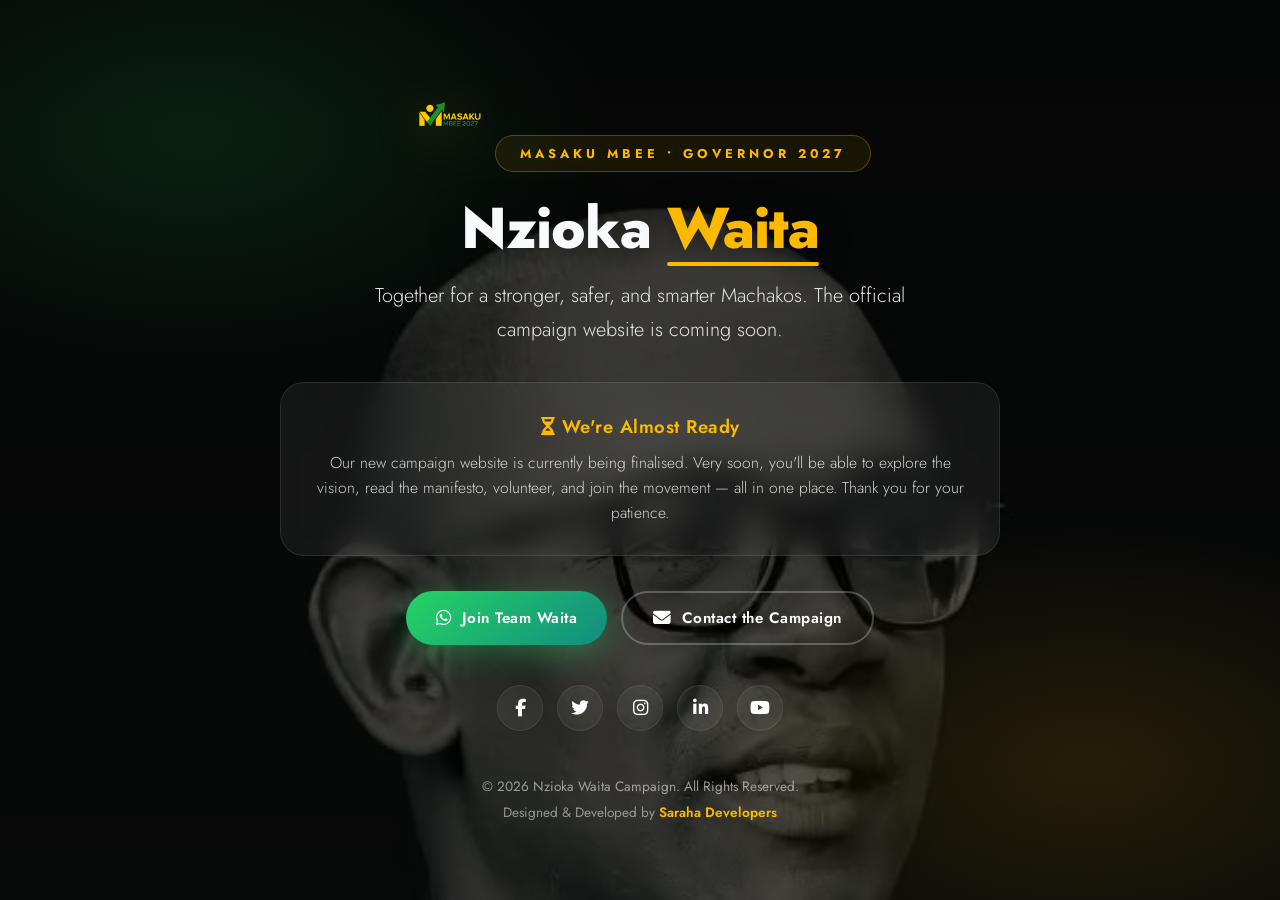
==== commit 239f6524: "Launch Coming Soon page for all routes - hide full site until campaign ready" ====
--- a/index.html
+++ b/index.html
@@ -5,19 +5,13 @@
     <meta name="viewport" content="width=device-width, initial-scale=1.0" />
 
     <!-- ============================================================
-    PRIMARY SEO
-    ============================================================ -->
-    <title>Nzioka Waita | Machakos Governor 2027 | Masaku Mbee Movement</title>
-    <meta name="description" content="Official campaign website of Nzioka Waita, Machakos Governor aspirant 2027. Join the Masaku Mbee movement for stronger leadership, better governance, and a smarter Machakos." />
-    <meta name="keywords" content="Nzioka Waita, Machakos Governor, Machakos Governor 2027, Masaku Mbee, Machakos County, Governor Aspirant, Kenya Elections 2027, Machakos Politics, Nzioka Waita Campaign" />
-    <meta name="robots" content="index, follow, max-image-preview:large" />
+    PRIMARY SEO — COMING SOON
+    ============================================================ -->
+    <title>Coming Soon | Nzioka Waita | Machakos Governor 2027</title>
+    <meta name="description" content="The official campaign website for Nzioka Waita, Machakos Governor Aspirant 2027, is coming soon. Join the Masaku Mbee movement for a stronger, safer, and smarter Machakos." />
+    <meta name="robots" content="noindex, nofollow" />
     <meta name="author" content="Nzioka Waita Campaign" />
     <link rel="canonical" href="https://nziokawaita.co.ke/" />
-
-    <!-- ============================================================
-    GOOGLE SITE VERIFICATION
-    ============================================================ -->
-    <meta name="google-site-verification" content="VFQyhqAak8xpiULpFUxSC3LXj5SiRV-k-VbtilgpVhI" />
 
     <!-- ============================================================
     OPEN GRAPH — For WhatsApp, Facebook, LinkedIn
@@ -25,8 +19,8 @@
     <meta property="og:type" content="website" />
     <meta property="og:url" content="https://nziokawaita.co.ke/" />
     <meta property="og:site_name" content="Nzioka Waita | Masaku Mbee 2027" />
-    <meta property="og:title" content="Nzioka Waita | Machakos Governor 2027 | Masaku Mbee" />
-    <meta property="og:description" content="Join the Masaku Mbee movement for a stronger, safer, and smarter Machakos. Nzioka Waita for Governor 2027." />
+    <meta property="og:title" content="Coming Soon | Nzioka Waita | Machakos Governor 2027" />
+    <meta property="og:description" content="The official campaign website for Nzioka Waita is coming soon. Join the Masaku Mbee movement for a stronger, safer, and smarter Machakos." />
     <meta property="og:image" content="https://nziokawaita.co.ke/nzioka-waita-favicon.webp" />
     <meta property="og:image:secure_url" content="https://nziokawaita.co.ke/nzioka-waita-favicon.webp" />
     <meta property="og:image:width" content="1200" />
@@ -38,943 +32,484 @@
     TWITTER CARD
     ============================================================ -->
     <meta name="twitter:card" content="summary_large_image" />
-    <meta name="twitter:title" content="Nzioka Waita | Machakos Governor 2027 | Masaku Mbee" />
-    <meta name="twitter:description" content="Join the Masaku Mbee movement for a stronger, safer, and smarter Machakos. Nzioka Waita for Governor 2027." />
+    <meta name="twitter:title" content="Coming Soon | Nzioka Waita | Machakos Governor 2027" />
+    <meta name="twitter:description" content="The official campaign website for Nzioka Waita is coming soon. Join the Masaku Mbee movement." />
     <meta name="twitter:image" content="https://nziokawaita.co.ke/nzioka-waita-favicon.webp" />
     <meta name="twitter:image:alt" content="Nzioka Waita — Machakos Governor Aspirant 2027" />
 
     <!-- ============================================================
-    FAVICONS — For Browser Tabs
+    FAVICONS
     ============================================================ -->
     <link rel="icon" href="nzioka-waita-favicon.webp" type="image/webp" />
     <link rel="shortcut icon" href="nzioka-waita-favicon.webp" type="image/webp" />
     <link rel="apple-touch-icon" href="nzioka-waita-favicon.webp" />
     <link rel="mask-icon" href="nzioka-waita-favicon.webp" color="#179847" />
-
-    <!-- ============================================================
-    STRUCTURED DATA — For Google Search Results
-    ============================================================ -->
-    <script type="application/ld+json">
-    {
-        "@context": "https://schema.org",
-        "@type": "Person",
-        "@id": "https://nziokawaita.co.ke/#person",
-        "name": "Nzioka Waita",
-        "url": "https://nziokawaita.co.ke/",
-        "image": "https://nziokawaita.co.ke/nzioka-waita-favicon.webp",
-        "description": "Nzioka Waita is a technocrat and public servant running for Machakos Governor in the 2027 Kenyan general elections under the Masaku Mbee movement.",
-        "jobTitle": "Machakos Governor Aspirant",
-        "sameAs": [
-            "https://web.facebook.com/profile.php?id=100078165384028",
-            "https://x.com/NziokaWaita",
-            "https://www.instagram.com/nziokawaita/",
-            "https://www.linkedin.com/in/nzioka-waita-mgh-a583322/",
-            "https://www.youtube.com/channel/UCyTL4fNBFS6BdrJDQ6pdvPA"
-        ],
-        "address": {
-            "@type": "PostalAddress",
-            "addressLocality": "Machakos",
-            "addressRegion": "Machakos County",
-            "addressCountry": "Kenya"
-        }
-    }
-    </script>
-
-    <!-- Campaign / Organization Schema -->
-    <script type="application/ld+json">
-    {
-        "@context": "https://schema.org",
-        "@type": "PoliticalOrganization",
-        "@id": "https://nziokawaita.co.ke/#organization",
-        "name": "Masaku Mbee Movement",
-        "url": "https://nziokawaita.co.ke/",
-        "description": "Masaku Mbee is a political movement focused on building a stronger, safer, and smarter Machakos.",
-        "founder": {
-            "@id": "https://nziokawaita.co.ke/#person"
-        }
-    }
-    </script>
-
-    <!-- Website Schema -->
-    <script type="application/ld+json">
-    {
-        "@context": "https://schema.org",
-        "@type": "WebSite",
-        "url": "https://nziokawaita.co.ke/",
-        "name": "Nzioka Waita — Machakos Governor 2027",
-        "description": "Official campaign website of Nzioka Waita, Machakos Governor aspirant 2027.",
-        "potentialAction": {
-            "@type": "SearchAction",
-            "target": "https://nziokawaita.co.ke/search?q={search_term_string}",
-            "query-input": "required name=search_term_string"
-        }
-    }
-    </script>
-
-    <!-- ============================================================
-    FONTS
+<meta name="robots" content="noindex, nofollow" />
+    <!-- ============================================================
+    FONTS + ICONS
     ============================================================ -->
     <link rel="preconnect" href="https://fonts.googleapis.com" />
     <link rel="preconnect" href="https://fonts.gstatic.com" crossorigin />
     <link href="https://fonts.googleapis.com/css2?family=Jost:wght@300;400;500;600;700;800&display=swap" rel="stylesheet" />
-
-    <!-- ============================================================
-    STYLESHEETS
-    ============================================================ -->
     <link rel="stylesheet" href="https://cdnjs.cloudflare.com/ajax/libs/font-awesome/6.4.0/css/all.min.css" />
-    <link rel="stylesheet" href="https://cdn.jsdelivr.net/npm/swiper@11/swiper-bundle.min.css" />
-    <link rel="stylesheet" href="https://cdnjs.cloudflare.com/ajax/libs/animate.css/4.1.1/animate.min.css" />
-    <link rel="stylesheet" href="index.css" />
-
-    <!-- ============================================================
-    ADDITIONAL META TAGS
+
+    <!-- ============================================================
+    ADDITIONAL META
     ============================================================ -->
     <meta name="theme-color" content="#179847" />
     <meta name="mobile-web-app-capable" content="yes" />
     <meta name="apple-mobile-web-app-capable" content="yes" />
-    <meta name="apple-mobile-web-app-status-bar-style" content="black-translucent" />
-
-    <!-- ============================================================
-    HREFLANG
-    ============================================================ -->
-    <link rel="alternate" href="https://nziokawaita.co.ke/" hreflang="en" />
-    <link rel="alternate" href="https://nziokawaita.co.ke/" hreflang="sw" />
+
+    <!-- ============================================================
+    COMING SOON CSS
+    ============================================================ -->
+    <style>
+        :root {
+            --green: #179847;
+            --green-dark: #0b6b32;
+            --green-light: #5ede8d;
+            --gold: #fcb900;
+            --gold-dark: #d09a06;
+            --black: #111827;
+            --white: #f9fafb;
+            --gray: #6b7280;
+            --transition: all 0.3s cubic-bezier(0.4, 0, 0.2, 1);
+        }
+
+        * {
+            margin: 0;
+            padding: 0;
+            box-sizing: border-box;
+        }
+
+        html, body {
+            height: 100%;
+        }
+
+        body {
+            font-family: 'Jost', sans-serif;
+            background: var(--black);
+            color: var(--white);
+            display: flex;
+            flex-direction: column;
+            align-items: center;
+            justify-content: center;
+            min-height: 100vh;
+            padding: 40px 20px;
+            text-align: center;
+            position: relative;
+            overflow: hidden;
+        }
+
+        /* Background image + overlay */
+    body::before {
+    content: '';
+    position: fixed;
+    inset: 0;
+    background-image:
+        linear-gradient(rgba(0, 0, 0, 0.78), rgba(0, 0, 0, 0.68)),
+        url('image-potrait (1).webp');
+    background-size: cover;
+    background-position: center 25%;
+    background-repeat: no-repeat;
+    z-index: -2;
+    /* Animation removed for mobile performance */
+}
+        @keyframes slowZoom {
+            from { transform: scale(1); }
+            to { transform: scale(1.06); }
+        }
+
+        /* Subtle green/gold radial glow */
+        body::after {
+            content: '';
+            position: fixed;
+            inset: 0;
+            background:
+                radial-gradient(700px 400px at 15% 15%, rgba(23, 152, 71, 0.18), transparent 60%),
+                radial-gradient(700px 400px at 85% 85%, rgba(252, 185, 0, 0.12), transparent 60%);
+            z-index: -1;
+            pointer-events: none;
+        }
+
+        .coming-wrapper {
+            position: relative;
+            z-index: 2;
+            max-width: 720px;
+            width: 100%;
+        }
+
+        /* Logo */
+        .coming-logo {
+            display: inline-block;
+            margin-bottom: 30px;
+            animation: fadeDown 0.9s ease-out both;
+        }
+
+        .coming-logo img {
+            height: 80px;
+            width: auto;
+            filter: drop-shadow(0 6px 24px rgba(252, 185, 0, 0.3));
+        }
+
+        @keyframes fadeDown {
+            from { opacity: 0; transform: translateY(-20px); }
+            to { opacity: 1; transform: translateY(0); }
+        }
+
+        /* Kicker */
+        .coming-kicker {
+            display: inline-block;
+            color: var(--gold);
+            font-size: 0.8rem;
+            font-weight: 700;
+            letter-spacing: 4px;
+            text-transform: uppercase;
+            padding: 8px 24px;
+            border: 1px solid rgba(252, 185, 0, 0.3);
+            border-radius: 50px;
+            background: rgba(252, 185, 0, 0.08);
+            backdrop-filter: blur(4px);
+            margin-bottom: 25px;
+            animation: fadeUp 0.9s ease-out 0.15s both;
+        }
+
+        /* Main heading */
+        .coming-title {
+            font-size: clamp(2.2rem, 6vw, 3.6rem);
+            font-weight: 800;
+            line-height: 1.1;
+            letter-spacing: -1px;
+            margin-bottom: 18px;
+            text-shadow: 0 4px 30px rgba(0, 0, 0, 0.5);
+            animation: fadeUp 0.9s ease-out 0.3s both;
+        }
+
+        .coming-title span {
+            color: var(--gold);
+            position: relative;
+        }
+
+        .coming-title span::after {
+            content: '';
+            position: absolute;
+            bottom: 4px;
+            left: 0;
+            width: 100%;
+            height: 4px;
+            background: var(--gold);
+            border-radius: 2px;
+        }
+
+        /* Subtitle */
+        .coming-subtitle {
+            font-size: clamp(1rem, 2.4vw, 1.25rem);
+            font-weight: 300;
+            line-height: 1.7;
+            color: rgba(255, 255, 255, 0.88);
+            max-width: 560px;
+            margin: 0 auto 35px;
+            animation: fadeUp 0.9s ease-out 0.45s both;
+        }
+
+        /* Countdown / Message card */
+        .coming-card {
+            background: rgba(255, 255, 255, 0.06);
+            backdrop-filter: blur(14px);
+            -webkit-backdrop-filter: blur(14px);
+            border: 1px solid rgba(255, 255, 255, 0.1);
+            border-radius: 24px;
+            padding: 30px 28px;
+            margin-bottom: 35px;
+            animation: fadeUp 0.9s ease-out 0.6s both;
+        }
+
+        .coming-card h2 {
+            font-size: 1.15rem;
+            font-weight: 600;
+            color: var(--gold);
+            margin-bottom: 10px;
+            letter-spacing: 0.5px;
+        }
+
+        .coming-card p {
+            font-size: 0.98rem;
+            font-weight: 300;
+            line-height: 1.6;
+            color: rgba(255, 255, 255, 0.8);
+        }
+
+        /* Buttons */
+        .coming-actions {
+            display: flex;
+            justify-content: center;
+            gap: 14px;
+            flex-wrap: wrap;
+            margin-bottom: 40px;
+            animation: fadeUp 0.9s ease-out 0.75s both;
+        }
+
+        .coming-btn {
+            display: inline-flex;
+            align-items: center;
+            gap: 10px;
+            padding: 14px 30px;
+            border-radius: 50px;
+            font-weight: 600;
+            font-size: 0.95rem;
+            letter-spacing: 0.5px;
+            text-decoration: none;
+            transition: var(--transition);
+            font-family: 'Jost', sans-serif;
+        }
+
+        .coming-btn-primary {
+            background: linear-gradient(135deg, #25D366, #128C7E);
+            color: #fff;
+            box-shadow: 0 8px 30px rgba(37, 211, 102, 0.35);
+        }
+
+        .coming-btn-primary:hover {
+            transform: translateY(-3px);
+            box-shadow: 0 14px 40px rgba(37, 211, 102, 0.45);
+        }
+
+        .coming-btn-outline {
+            background: transparent;
+            color: #fff;
+            border: 2px solid rgba(255, 255, 255, 0.25);
+        }
+
+        .coming-btn-outline:hover {
+            border-color: var(--gold);
+            background: rgba(252, 185, 0, 0.08);
+            transform: translateY(-3px);
+        }
+
+        .coming-btn i {
+            font-size: 1.1rem;
+        }
+
+        /* Social icons */
+        .coming-social {
+            display: flex;
+            justify-content: center;
+            gap: 14px;
+            margin-bottom: 45px;
+            animation: fadeUp 0.9s ease-out 0.9s both;
+        }
+
+        .coming-social a {
+            display: flex;
+            align-items: center;
+            justify-content: center;
+            width: 46px;
+            height: 46px;
+            border-radius: 50%;
+            background: rgba(255, 255, 255, 0.06);
+            border: 1px solid rgba(255, 255, 255, 0.08);
+            color: #fff;
+            font-size: 1.1rem;
+            text-decoration: none;
+            transition: var(--transition);
+        }
+
+        .coming-social a:hover {
+            background: var(--green);
+            border-color: var(--green);
+            transform: translateY(-4px);
+            box-shadow: 0 8px 25px rgba(23, 152, 71, 0.35);
+        }
+
+        /* Footer */
+        .coming-footer {
+            font-size: 0.85rem;
+            color: rgba(255, 255, 255, 0.5);
+            animation: fadeUp 0.9s ease-out 1.05s both;
+        }
+
+        .coming-footer a {
+            color: var(--gold);
+            font-weight: 600;
+            text-decoration: none;
+            transition: var(--transition);
+        }
+
+        .coming-footer a:hover {
+            color: #fde68a;
+            text-decoration: underline;
+        }
+
+        .coming-footer .copyright {
+            margin-bottom: 6px;
+            color: rgba(255, 255, 255, 0.55);
+        }
+
+        @keyframes fadeUp {
+            from { opacity: 0; transform: translateY(24px); }
+            to { opacity: 1; transform: translateY(0); }
+        }
+
+        /* ============================================================
+        RESPONSIVE
+        ============================================================ */
+        @media (max-width: 768px) {
+            body {
+                padding: 30px 16px;
+            }
+
+            .coming-logo img {
+                height: 64px;
+            }
+
+            .coming-card {
+                padding: 24px 20px;
+                border-radius: 18px;
+            }
+
+            .coming-actions {
+                flex-direction: column;
+                align-items: center;
+            }
+
+            .coming-btn {
+                width: 100%;
+                max-width: 320px;
+                justify-content: center;
+            }
+
+            .coming-social a {
+                width: 42px;
+                height: 42px;
+                font-size: 1rem;
+            }
+        }
+
+        @media (max-width: 480px) {
+            .coming-logo img {
+                height: 56px;
+            }
+
+            .coming-kicker {
+                font-size: 0.68rem;
+                letter-spacing: 2px;
+                padding: 6px 16px;
+            }
+
+            .coming-title {
+                font-size: 2rem;
+            }
+
+            .coming-subtitle {
+                font-size: 0.95rem;
+            }
+
+            .coming-card h2 {
+                font-size: 1rem;
+            }
+
+            .coming-card p {
+                font-size: 0.88rem;
+            }
+
+            .coming-btn {
+                padding: 12px 24px;
+                font-size: 0.88rem;
+            }
+        }
+
+        @media (prefers-reduced-motion: reduce) {
+            *, *::before, *::after {
+                animation-duration: 0.01ms !important;
+                animation-iteration-count: 1 !important;
+                transition-duration: 0.01ms !important;
+            }
+        }
+    </style>
 </head>
 <body>
 
-    <!-- ============================================================
-    NAVBAR
-    ============================================================ -->
-    <nav class="navbar" id="navbar">
-        <div class="container">
-            <a href="index.html" class="logo">
-                <img src="nzioka-waita-favicon.webp" alt="Nzioka Waita Logo" class="logo-img" />
-            </a>
-
-            <div class="menu-toggle" id="mobile-menu" aria-label="Open navigation menu" aria-expanded="false" role="button" tabindex="0">
-                <span></span>
-                <span></span>
-                <span></span>
-            </div>
-
-            <ul class="nav-links" id="navLinks">
-                <li><a href="index.html" class="active">Home</a></li>
-                <li><a href="about.html">About</a></li>
-                <li><a href="vision.html">Vision</a></li>
-                <li><a href="news.html">News</a></li>
-                
-                <li><a href="volunteer.html">Volunteer</a></li>
-                <li><a href="contact.html">Contact</a></li>
-                <li><a href="#donate" class="btn btn-primary" style="padding: 10px 22px; margin-left: 10px;">Donate</a></li>
-            </ul>
+    <div class="coming-wrapper">
+
+        <!-- Logo -->
+        <div class="coming-logo">
+            <img src="nzioka-waita-favicon.webp" alt="Nzioka Waita Logo" />
         </div>
-    </nav>
-
-    <!-- ============================================================
-    HERO SECTION — Human-Centered
-    ============================================================ -->
-    <section class="hero" id="hero">
-        <div class="hero-bg" id="heroBg"></div>
-        <div class="hero-overlay"></div>
-
-        <div class="hero-content">
-            <!-- Campaign Kicker -->
-            <div class="hero-kicker animate__animated animate__fadeInDown">
-                MASAKU MBEE • <span style="color: aliceblue;">Governor 2027</span>
-            </div>
-
-            <!-- Main Heading -->
-            <h1 class="animate__animated animate__fadeInDown animate__delay-1s">
-                Nzioka <span>Waita</span>
-            </h1>
-
-            <!-- Tagline -->
-            <p class="animate__animated animate__fadeInUp animate__delay-1s">
-                Together for a stronger, safer, and smarter Machakos.
+
+        <!-- Kicker -->
+        <div class="coming-kicker">MASAKU MBEE • GOVERNOR 2027</div>
+
+        <!-- Title -->
+        <h1 class="coming-title">
+            Nzioka <span>Waita</span>
+        </h1>
+
+        <!-- Subtitle -->
+        <p class="coming-subtitle">
+            Together for a stronger, safer, and smarter Machakos.
+            The official campaign website is coming soon.
+        </p>
+
+        <!-- Message Card -->
+        <div class="coming-card">
+            <h2><i class="fas fa-hourglass-half"></i> We're Almost Ready</h2>
+            <p>
+                Our new campaign website is currently being finalised.
+                Very soon, you'll be able to explore the vision, read the
+                manifesto, volunteer, and join the movement — all in one place.
+                Thank you for your patience.
             </p>
-
-            <!-- Buttons -->
-            <div class="hero-buttons animate__animated animate__fadeInUp animate__delay-2s">
-                <a href="volunteer.html" class="btn btn-primary">Join the Movement</a>
-                <a href="vision.html" class="btn btn-outline">Our Vision</a>
-            </div>
-
-            <!-- Countdown -->
-            <div class="countdown animate__animated animate__fadeInUp animate__delay-3s">
-                <div class="countdown-title">
-                    <i class="fas fa-clock"></i> Countdown to 2027 Elections
-                </div>
-                <div class="countdown-timer">
-                    <div class="countdown-item">
-                        <div class="countdown-value" id="days">000</div>
-                        <div class="countdown-label">Days</div>
-                    </div>
-                    <div class="countdown-item">
-                        <div class="countdown-value" id="hours">00</div>
-                        <div class="countdown-label">Hours</div>
-                    </div>
-                    <div class="countdown-item">
-                        <div class="countdown-value" id="minutes">00</div>
-                        <div class="countdown-label">Minutes</div>
-                    </div>
-                    <div class="countdown-item">
-                        <div class="countdown-value" id="seconds">00</div>
-                        <div class="countdown-label">Seconds</div>
-                    </div>
-                </div>
-            </div>
-
-            <!-- Subtext 
-            <div class="hero-subtext animate__animated animate__fadeIn animate__delay-3s">
-                <i class="fas fa-vote-yea"></i> Masaku Mbee | Machakos Aspirant 2027
-            </div> -->
         </div>
 
-        <!-- Scroll Indicator -->
-        <div class="scroll-indicator">
-            <span>Scroll</span>
-            <div class="mouse">
-                <div class="wheel"></div>
-            </div>
+        <!-- Actions -->
+        <div class="coming-actions">
+            <a href="#"
+               class="coming-btn coming-btn-primary"
+               target="_blank"
+               rel="noopener noreferrer">
+                <i class="fab fa-whatsapp"></i> Join Team Waita
+            </a>
+            <a href="mailto:info@nziokawaita.co.ke"
+               class="coming-btn coming-btn-outline">
+                <i class="fas fa-envelope"></i> Contact the Campaign
+            </a>
         </div>
-    </section>
-
-    <!-- ============================================================
-    MEET NZIOKA WAITA — Human Introduction
-    ============================================================ -->
-    <section class="meet-waita">
-        <div class="container">
-            <div class="meet-grid">
-                <div class="meet-image">
-                    <img src="image-iconic.webp" alt="Nzioka Waita" />
-                </div>
-                <div class="meet-content">
-                    <span class="meet-tag">Meet Your Candidate</span>
-                    <h2>Nzioka <span>Waita</span></h2>
-                    <p>
-                        An experienced leader, technocrat, and public servant with a proven track record of excellence in governance. Nzioka Waita is committed to building a Machakos that works for everyone — from the business owner to the boda boda rider, from the farmer to the teacher.
-                    </p>
-                    <p>
-                        With over 25 years of leadership experience across government and the private sector, he understands what it takes to deliver real change. He has served at the highest levels of government, including as Chief of Staff and Head of the Presidential Delivery Unit, where he drove accountability and results across Kenya's public service.
-                    </p>
-                    <div class="meet-stats">
-                        <div class="meet-stat">
-                            <span class="meet-stat-number">25+</span>
-                            <span class="meet-stat-label">Years Leadership</span>
-                        </div>
-                        <div class="meet-stat">
-                            <span class="meet-stat-number">7</span>
-                            <span class="meet-stat-label">Years at Presidency</span>
-                        </div>
-                        <div class="meet-stat">
-                            <span class="meet-stat-number">5</span>
-                            <span class="meet-stat-label">Pillar Plan</span>
-                        </div>
-                    </div>
-                    <a href="about.html" class="btn btn-primary">Read His Story →</a>
-                </div>
-            </div>
+
+        <!-- Social Icons -->
+        <div class="coming-social">
+            <a href="https://web.facebook.com/profile.php?id=100078165384028" target="_blank" rel="noopener noreferrer" aria-label="Facebook">
+                <i class="fab fa-facebook-f"></i>
+            </a>
+            <a href="https://x.com/NziokaWaita" target="_blank" rel="noopener noreferrer" aria-label="X (Twitter)">
+                <i class="fab fa-twitter"></i>
+            </a>
+            <a href="https://www.instagram.com/nziokawaita/?hl=en" target="_blank" rel="noopener noreferrer" aria-label="Instagram">
+                <i class="fab fa-instagram"></i>
+            </a>
+            <a href="https://www.linkedin.com/in/nzioka-waita-mgh-a583322/" target="_blank" rel="noopener noreferrer" aria-label="LinkedIn">
+                <i class="fab fa-linkedin-in"></i>
+            </a>
+            <a href="https://www.youtube.com/channel/UCyTL4fNBFS6BdrJDQ6pdvPA" target="_blank" rel="noopener noreferrer" aria-label="YouTube">
+                <i class="fab fa-youtube"></i>
+            </a>
         </div>
-    </section>
-
-    <!-- ============================================================
-    WHAT THIS MEANS FOR YOU — Premium Swipeable Cards
-    ============================================================ -->
-    <section class="people-impact premium-impact">
-        <div class="container">
-            <div class="section-title">
-                <span class="section-badge">Your Future</span>
-                <h2>What This Means <span>For You</span></h2>
-                <p>Real change that affects your daily life in Machakos.</p>
-            </div>
-
-            <!-- Swiper Container -->
-            <div class="swiper impactSwiper">
-                <div class="swiper-wrapper">
-                    <!-- Slide 1 — Jobs -->
-                    <div class="swiper-slide">
-                        <div class="impact-slide">
-                            <div class="slide-image" style="background-image: url('nzioka-waita-favicon.webp');">
-                                <div class="slide-overlay">
-                                    <span class="slide-number">01</span>
-                                </div>
-                            </div>
-                            <div class="slide-content">
-                                <h3>Better Jobs</h3>
-                                <p>50,000 new jobs for youth and entrepreneurs.</p>
-                                <span class="slide-tag">Opportunity for All</span>
-                            </div>
-                        </div>
-                    </div>
-
-                    <!-- Slide 2 — Healthcare -->
-                    <div class="swiper-slide">
-                        <div class="impact-slide">
-                            <div class="slide-image" style="background-image:url('nzioka-waita-favicon.webp');">
-                                <div class="slide-overlay">
-                                    <span class="slide-number">02</span>
-                                </div>
-                            </div>
-                            <div class="slide-content">
-                                <h3>Better Healthcare</h3>
-                                <p>Quality care, closer to home.</p>
-                                <span class="slide-tag">Health for All</span>
-                            </div>
-                        </div>
-                    </div>
-
-                    <!-- Slide 3 — Water -->
-                    <div class="swiper-slide">
-                        <div class="impact-slide">
-                            <div class="slide-image" style="background-image: url('nzioka-waita-favicon.webp');">
-                                <div class="slide-overlay">
-                                    <span class="slide-number">03</span>
-                                </div>
-                            </div>
-                            <div class="slide-content">
-                                <h3>Better Water</h3>
-                                <p>Clean water for every home and farm.</p>
-                                <span class="slide-tag">Water is Life</span>
-                            </div>
-                        </div>
-                    </div>
-
-                    <!-- Slide 4 — Roads -->
-                    <div class="swiper-slide">
-                        <div class="impact-slide">
-                            <div class="slide-image" style="background-image: url('nzioka-waita-favicon.webp');">
-                                <div class="slide-overlay">
-                                    <span class="slide-number">04</span>
-                                </div>
-                            </div>
-                            <div class="slide-content">
-                                <h3>Better Roads</h3>
-                                <p>Safe, reliable roads connecting our communities.</p>
-                                <span class="slide-tag">Mobility for All</span>
-                            </div>
-                        </div>
-                    </div>
-
-                    <!-- Slide 5 — Government -->
-                    <div class="swiper-slide">
-                        <div class="impact-slide">
-                            <div class="slide-image" style="background-image: url('nzioka-waita-favicon.webp');">
-                                <div class="slide-overlay">
-                                    <span class="slide-number">05</span>
-                                </div>
-                            </div>
-                            <div class="slide-content">
-                                <h3>Better Government</h3>
-                                <p>Transparent, accountable service delivery.</p>
-                                <span class="slide-tag">Government That Works</span>
-                            </div>
-                        </div>
-                    </div>
-
-                    <!-- Slide 6 — Environment -->
-                    <div class="swiper-slide">
-                        <div class="impact-slide">
-                            <div class="slide-image" style="background-image: url('nzioka-waita-favicon.webp');">
-                                <div class="slide-overlay">
-                                    <span class="slide-number">06</span>
-                                </div>
-                            </div>
-                            <div class="slide-content">
-                                <h3>Better Environment</h3>
-                                <p>Clean streets, green spaces, sustainable future.</p>
-                                <span class="slide-tag">A Greener Machakos</span>
-                            </div>
-                        </div>
-                    </div>
-                </div>
-
-                <!-- Navigation & Pagination -->
-                <div class="swiper-button-next"></div>
-                <div class="swiper-button-prev"></div>
-                <div class="swiper-pagination"></div>
-            </div>
-
-            <!-- Section CTA -->
-            <div class="impact-cta">
-                <p>This is the Machakos we deserve. <strong>Join the movement.</strong></p>
-                <a href="volunteer.html" class="btn btn-primary">Be Part of the Change →</a>
-            </div>
+
+        <!-- Footer with developer credit -->
+        <div class="coming-footer">
+            <p class="copyright">&copy; <span id="currentYear"></span> Nzioka Waita Campaign. All Rights Reserved.</p>
+            <p>
+                Designed &amp; Developed by
+                <a href="https://sarahadevelopers.co.ke" target="_blank" rel="noopener noreferrer">
+                    Saraha Developers
+                </a>
+            </p>
         </div>
-    </section>
-
-    <!-- ============================================================
-    VISION SECTION — ALL 5 PILLARS
-    ============================================================ -->
-    <section id="vision" class="vision">
-        <div class="container">
-            <div class="section-title">
-                <h2>Our Vision <span>for Machakos</span></h2>
-                <p>A comprehensive 5-pillar plan to transform Machakos into a model African county by 2032</p>
-            </div>
-
-            <div class="vision-grid">
-                <!-- Pillar 1 -->
-                <div class="vision-card" data-number="01">
-                    <h3><i class="fas fa-laptop-code"></i> Smart Governance</h3>
-                    <p>Implement digital systems for transparency, efficient service delivery, and citizen engagement through technology-driven solutions.</p>
-                    <ul class="vision-features">
-                        <li>Digital County Services Portal</li>
-                        <li>E-Procurement &amp; Transparency Systems</li>
-                        <li>Citizen Feedback &amp; Participation Platforms</li>
-                        <li>Real-time Service Delivery Tracking</li>
-                    </ul>
-                </div>
-
-                <!-- Pillar 2 -->
-                <div class="vision-card" data-number="02">
-                    <h3><i class="fas fa-chart-line"></i> Economic Empowerment</h3>
-                    <p>Support youth entrepreneurship, SMEs, and create inclusive business policies to stimulate job creation and economic growth.</p>
-                    <ul class="vision-features">
-                        <li>50,000 Youth Jobs Creation Program</li>
-                        <li>SME Development Fund &amp; Support</li>
-                        <li>Machakos Innovation &amp; Tech Hub</li>
-                        <li>Business Registration Simplified</li>
-                    </ul>
-                </div>
-
-                <!-- Pillar 3 -->
-                <div class="vision-card" data-number="03">
-                    <h3><i class="fas fa-road"></i> Infrastructure &amp; Mobility</h3>
-                    <p>Upgrade roads, public transport, and housing solutions to address Machakos' growing urban mobility challenges.</p>
-                    <ul class="vision-features">
-                        <li>Modernized Public Transport System</li>
-                        <li>Road Network Upgrade &amp; Maintenance</li>
-                        <li>Affordable Housing Program</li>
-                        <li>Pedestrian &amp; Cycling Infrastructure</li>
-                    </ul>
-                </div>
-
-                <!-- Pillar 4 -->
-                <div class="vision-card" data-number="04">
-                    <h3><i class="fas fa-shield-alt"></i> Safety &amp; Security</h3>
-                    <p>Neighborhood policing, modern surveillance systems, and community safety programs to make Machakos safer for all residents.</p>
-                    <ul class="vision-features">
-                        <li>Neighborhood Policing Program</li>
-                        <li>Modern Surveillance Systems</li>
-                        <li>Community Safety Programs</li>
-                        <li>Street Lighting Initiative</li>
-                        <li>Youth Engagement Programs</li>
-                    </ul>
-                </div>
-
-                <!-- Pillar 5 -->
-                <div class="vision-card" data-number="05">
-                    <h3><i class="fas fa-leaf"></i> Environment &amp; Sustainability</h3>
-                    <p>Green spaces expansion, waste management reforms, and climate-conscious urban planning for a cleaner, greener Machakos.</p>
-                    <ul class="vision-features">
-                        <li>Green Spaces Expansion</li>
-                        <li>Waste Management Reforms</li>
-                        <li>Climate-Conscious Urban Planning</li>
-                        <li>Tree Planting Initiative</li>
-                        <li>Water Conservation Programs</li>
-                    </ul>
-                </div>
-            </div>
-
-            <div class="vision-button">
-                <a href="vision.html" class="btn btn-primary">Explore Our Complete Vision →</a>
-            </div>
-        </div>
-    </section>
-
-    <!-- ============================================================
-    VOICES OF MACHAKOS — Real People, Real Voices
-    ============================================================ -->
-    <section class="voices">
-        <div class="container">
-            <div class="section-title">
-                <h2>Voices of <span>Machakos</span></h2>
-                <p>Real stories from real people who believe in a better future</p>
-            </div>
-
-            <div class="voices-grid">
-                <div class="voice-card">
-                    <div class="voice-photo" style="background-image: url('nzioka-waita-favicon.webp');"></div>
-                    <div class="voice-content">
-                        <blockquote>"We want a Machakos where our young people don't have to leave home to find opportunity."</blockquote>
-                        <p class="voice-name">— Mary Wanjiru, Trader</p>
-                        <p class="voice-location">Machakos Town</p>
-                    </div>
-                </div>
-                <div class="voice-card">
-                    <div class="voice-photo" style="background-image: url('nzioka-waita-favicon.webp');"></div>
-                    <div class="voice-content">
-                        <blockquote>"Water is not a luxury. It is the foundation of our homes and farms. Nzioka Waita understands this."</blockquote>
-                        <p class="voice-name">— Peter Mutua, Farmer</p>
-                        <p class="voice-location">Mwala Constituency</p>
-                    </div>
-                </div>
-                <div class="voice-card">
-                    <div class="voice-photo" style="background-image: url('nzioka-waita-favicon.webp');"></div>
-                    <div class="voice-content">
-                        <blockquote>"We need a leader who listens, understands, and acts. Nzioka Waita is that leader for Machakos."</blockquote>
-                        <p class="voice-name">— Faith Nduku, Youth Leader</p>
-                        <p class="voice-location">Kangundo</p>
-                    </div>
-                </div>
-            </div>
-        </div>
-    </section>
-
-    <!-- ============================================================
-    POLICY HIGHLIGHTS
-    ============================================================ -->
-    <section class="policy-highlights">
-        <div class="container">
-            <div class="section-title">
-                <h2>Key <span>Policy Areas</span></h2>
-                <p>Comprehensive solutions to Machakos' most pressing challenges</p>
-            </div>
-
-            <div class="policy-grid">
-                <div class="policy-card">
-                    <div class="policy-icon">
-                        <i class="fas fa-shield-alt"></i>
-                    </div>
-                    <h3>Safety &amp; Security</h3>
-                    <p>Neighborhood policing, modern surveillance systems, and community safety programs to make Machakos safer for all residents.</p>
-                    <a href="vision.html" class="btn btn-outline" style="padding: 10px 25px;">Learn More</a>
-                </div>
-
-                <div class="policy-card">
-                    <div class="policy-icon">
-                        <i class="fas fa-leaf"></i>
-                    </div>
-                    <h3>Environmental Sustainability</h3>
-                    <p>Green spaces expansion, waste management reforms, and climate-conscious urban planning for a cleaner Machakos.</p>
-                    <a href="vision.html" class="btn btn-outline" style="padding: 10px 25px;">Learn More</a>
-                </div>
-
-                <div class="policy-card">
-                    <div class="policy-icon">
-                        <i class="fas fa-stethoscope"></i>
-                    </div>
-                    <h3>Healthcare Access</h3>
-                    <p>Improved public health facilities, affordable healthcare access, and digital health services across all constituencies.</p>
-                    <a href="vision.html" class="btn btn-outline" style="padding: 10px 25px;">Learn More</a>
-                </div>
-            </div>
-        </div>
-    </section>
-
-    <!-- ============================================================
-    NEWS PREVIEW
-    ============================================================ -->
-    <section class="news-preview">
-        <div class="container">
-            <div class="section-title">
-                <h2>Latest <span>Campaign News</span></h2>
-                <p>Stay updated with the latest developments from Nzioka Waita's campaign</p>
-            </div>
-
-            <div class="news-grid">
-                <div class="news-card">
-                    <div class="news-image" style="background-image: url('image-iconic.webp');">
-                        <span class="news-category">Campaign Launch</span>
-                    </div>
-                    <div class="news-content">
-                        <div class="news-date"><i class="far fa-calendar"></i> June 15, 2025</div>
-                        <h3>Waita Officially Launches Gubernatorial Campaign</h3>
-                        <p>Thousands gather at MCC as Nzioka Waita unveils his vision for Machakos' transformation under the Masaku Mbee banner.</p>
-                        <a href="news.html" class="news-link">Read Full Story <i class="fas fa-arrow-right"></i></a>
-                    </div>
-                </div>
-
-                <div class="news-card">
-                    <div class="news-image" style="background-image: url('image - 2026-01-25T152001.876.webp');">
-                        <span class="news-category">Town Hall</span>
-                    </div>
-                    <div class="news-content">
-                        <div class="news-date"><i class="far fa-calendar"></i> June 12, 2025</div>
-                        <h3>Interactive Town Hall Meetings Across Constituencies</h3>
-                        <p>Waita engages directly with Machakos residents to understand their concerns and incorporate feedback into policy.</p>
-                        <a href="news.html" class="news-link">Read Full Story <i class="fas fa-arrow-right"></i></a>
-                    </div>
-                </div>
-
-                <div class="news-card">
-                    <div class="news-image" style="background-image: url('image - 2026-01-25T152312.671.webp');">
-                        <span class="news-category">Policy</span>
-                    </div>
-                    <div class="news-content">
-                        <div class="news-date"><i class="far fa-calendar"></i> June 8, 2025</div>
-                        <h3>Comprehensive Water Policy Unveiled</h3>
-                        <p>Detailed 10-point plan to revolutionize Machakos' water policies and address chronic water challenges.</p>
-                        <a href="news.html" class="news-link">Read Full Story <i class="fas fa-arrow-right"></i></a>
-                    </div>
-                </div>
-            </div>
-
-            <div class="vision-button" style="margin-top: 50px;">
-                <a href="news.html" class="btn btn-secondary">View All News &amp; Updates</a>
-            </div>
-        </div>
-    </section>
-
-    <!-- ============================================================
-    CTA SECTION — Emotional Climax
-    ============================================================ -->
-    <section class="cta-section">
-        <div class="container">
-            <div class="cta-content">
-                <h2>The Future of Machakos <span>Is Ours to Build</span></h2>
-                <p>Your support can help build a stronger, safer, and smarter Machakos for future generations. Join thousands of Machakos residents who have already pledged their support for Nzioka Waita's vision.</p>
-                <div class="cta-buttons">
-                    <a href="volunteer.html" class="btn btn-gold">Join Team Waita</a>
-                    <a href="#donate" class="btn btn-outline-light">Support Our Campaign</a>
-                </div>
-            </div>
-        </div>
-    </section>
-
-    <!-- ============================================================
-    FOOTER
-    ============================================================ -->
-    <footer>
-        <div class="container">
-            <div class="footer-content">
-                <div class="footer-about">
-                    <div class="footer-logo">
-                        <img src="nzioka-waita-favicon.webp" alt="Nzioka Waita" style="width: 50px; height: 50px; margin-right: 12px;" />
-                        Nzioka Waita
-                    </div>
-                    <p>Nzioka Waita is a committed leader, technocrat, and public servant with a proven track record of excellence in governance. Join us in building a better Machakos for all.</p>
-                    <div class="social-icons">
-                        <a href="https://web.facebook.com/profile.php?id=100078165384028" target="_blank" aria-label="Facebook"><i class="fab fa-facebook-f"></i></a>
-                        <a href="https://x.com/NziokaWaita" target="_blank" aria-label="X (Twitter)"><i class="fab fa-twitter"></i></a>
-                        <a href="https://www.instagram.com/nziokawaita/?hl=en" target="_blank" aria-label="Instagram"><i class="fab fa-instagram"></i></a>
-                        <a href="https://www.linkedin.com/in/nzioka-waita-mgh-a583322/" target="_blank" aria-label="LinkedIn"><i class="fab fa-linkedin-in"></i></a>
-                        <a href="https://www.youtube.com/channel/UCyTL4fNBFS6BdrJDQ6pdvPA" target="_blank" aria-label="YouTube"><i class="fab fa-youtube"></i></a>
-                    </div>
-                </div>
-
-                <div class="footer-links-section">
-                    <h3 class="footer-heading">Quick Links</h3>
-                    <ul class="footer-links">
-                        <li><a href="index.html">Home</a></li>
-                        <li><a href="about.html">About Waita</a></li>
-                        <li><a href="vision.html">Vision</a></li>
-                        <li><a href="news.html">News &amp; Updates</a></li>
-                        <li><a href="media.html">Media Gallery</a></li>
-                        <li><a href="volunteer.html">Volunteer</a></li>
-                        <li><a href="contact.html">Contact Us</a></li>
-                    </ul>
-                </div>
-
-                <div class="footer-contact">
-                    <h3 class="footer-heading">Contact Info</h3>
-                    <ul class="contact-info">
-                        <li><i class="fas fa-map-marker-alt"></i> <a href="https://maps.app.goo.gl/wQ7gRcGxDQkpSW1B8">Machakos County, Kenya</a></li>
-                        <li><i class="fas fa-phone"></i> <a href="tel:+254108649069">+254 108 649 069</a></li>
-                        <li><i class="fas fa-envelope"></i> <a href="mailto:info@nziokawaita.co.ke">info@nziokawaita.co.ke</a></li>
-                    </ul>
-                </div>
-            </div>
-
-            <div class="footer-bottom">
-                <p>&copy; <span id="currentYear"></span> Nzioka Waita Campaign. All Rights Reserved.</p>
-                <p style="margin-top: 10px; font-size: 0.9rem; color: #a0aec0;">
-                    Designed &amp; Developed by
-                    <a href="https://sarahadevelopers.co.ke" target="_blank" style="color: #fcb900; font-weight: 600; text-decoration: none; transition: color 0.3s ease;">
-                        Saraha Developers
-                    </a>
-                </p>
-                <p style="margin-top: 5px; font-size: 0.85rem; color: #6b7280;">Machakos Governor Aspirant 2027</p>
-            </div>
-        </div>
-    </footer>
-
-    <!-- ============================================================
-    FLOATING WHATSAPP BUTTON — "Join Team Waita"
-    ============================================================ -->
-    <a href="https://wa.me/254108649069?text=Hello%20Nzioka%20Waita%20Campaign,%20I%20would%20like%20to%20join%20Team%20Waita%20and%20support%20your%202027%20Machakos%20governor%20campaign"
-       class="whatsapp-float"
-       target="_blank"
-       aria-label="Join Team Waita on WhatsApp">
-        <i class="fab fa-whatsapp"></i>
-        <span>Join Team Waita</span>
-    </a>
-
-    <!-- ============================================================
-    JAVASCRIPT
-    ============================================================ -->
-    <!-- Swiper JS -->
-    <script src="https://cdn.jsdelivr.net/npm/swiper@11/swiper-bundle.min.js"></script>
+
+    </div>
 
     <script>
-        // ============================================================
-        // NAVBAR SCROLL EFFECT
-        // ============================================================
-        window.addEventListener('scroll', function() {
-            const navbar = document.querySelector('.navbar');
-            if (window.scrollY > 100) {
-                navbar.classList.add('scrolled');
-            } else {
-                navbar.classList.remove('scrolled');
-            }
-        });
-
-        // ============================================================
-        // MOBILE MENU TOGGLE
-        // ============================================================
-        const mobileMenu = document.getElementById('mobile-menu');
-        const navLinks = document.querySelector('.nav-links');
-
-        mobileMenu.addEventListener('click', function() {
-            mobileMenu.classList.toggle('active');
-            navLinks.classList.toggle('active');
-            const isOpen = navLinks.classList.contains('active');
-            mobileMenu.setAttribute('aria-expanded', isOpen);
-        });
-
-        document.querySelectorAll('.nav-links a').forEach(link => {
-            link.addEventListener('click', function() {
-                mobileMenu.classList.remove('active');
-                navLinks.classList.remove('active');
-                mobileMenu.setAttribute('aria-expanded', 'false');
-            });
-        });
-
-        // ============================================================
-        // SET CURRENT YEAR IN FOOTER
-        // ============================================================
         document.getElementById('currentYear').textContent = new Date().getFullYear();
-
-        // ============================================================
-        // STATS COUNTER ANIMATION
-        // ============================================================
-        const statNumbers = document.querySelectorAll('.stat-number');
-        const observerOptions = {
-            threshold: 0.5,
-            rootMargin: '0px 0px -50px 0px'
-        };
-
-        const observer = new IntersectionObserver((entries) => {
-            entries.forEach(entry => {
-                if (entry.isIntersecting) {
-                    const statNumber = entry.target;
-                    const target = parseInt(statNumber.getAttribute('data-count'));
-
-                    if (target) {
-                        let count = 0;
-                        const increment = target / 40;
-
-                        const updateCount = () => {
-                            if (count < target) {
-                                count += increment;
-                                statNumber.textContent = Math.ceil(count);
-                                setTimeout(updateCount, 50);
-                            } else {
-                                statNumber.textContent = target;
-                            }
-                        };
-
-                        updateCount();
-                    }
-                    observer.unobserve(statNumber);
-                }
-            });
-        }, observerOptions);
-
-        statNumbers.forEach(stat => {
-            const target = parseInt(stat.getAttribute('data-count'));
-            if (target) {
-                stat.textContent = '0';
-                observer.observe(stat);
-            }
-        });
-
-        // ============================================================
-        // COUNTDOWN TIMER TO 2027 ELECTIONS
-        // ============================================================
-        function updateCountdown() {
-            const electionDate = new Date('August 10, 2027 00:00:00').getTime();
-            const now = new Date().getTime();
-            const timeLeft = electionDate - now;
-
-            if (timeLeft < 0) {
-                document.querySelector('.countdown').innerHTML = '<h3 style="color: #fcb900;">The 2027 Elections Have Arrived!</h3>';
-                return;
-            }
-
-            const days = Math.floor(timeLeft / (1000 * 60 * 60 * 24));
-            const hours = Math.floor((timeLeft % (1000 * 60 * 60 * 24)) / (1000 * 60 * 60));
-            const minutes = Math.floor((timeLeft % (1000 * 60 * 60)) / (1000 * 60));
-            const seconds = Math.floor((timeLeft % (1000 * 60)) / 1000);
-
-            document.getElementById('days').textContent = days.toString().padStart(3, '0');
-            document.getElementById('hours').textContent = hours.toString().padStart(2, '0');
-            document.getElementById('minutes').textContent = minutes.toString().padStart(2, '0');
-            document.getElementById('seconds').textContent = seconds.toString().padStart(2, '0');
-        }
-
-        setInterval(updateCountdown, 1000);
-        updateCountdown();
-
-        // ============================================================
-        // HERO BACKGROUND SLIDESHOW
-        // ============================================================
-        const heroBg = document.querySelector('.hero-bg');
-
-        const heroImages = [
-            'image - 2026-01-25T151756.102.webp',
-            'image-potrait (1).webp',
-            'image - 2026-01-25T152752.571.webp',
-        ];
-
-        let currentIndex = 0;
-
-        function changeHeroBackground() {
-            heroBg.style.backgroundImage = `
-                linear-gradient(rgba(0,0,0,0.75), rgba(0,0,0,0.6)),
-                url('${heroImages[currentIndex]}')
-            `;
-            currentIndex = (currentIndex + 1) % heroImages.length;
-        }
-
-        changeHeroBackground();
-        setInterval(changeHeroBackground, 5000);
-
-        // ============================================================
-        // SCROLL ANIMATIONS — All Cards & Sections
-        // ============================================================
-        const scrollObserver = new IntersectionObserver((entries) => {
-            entries.forEach(entry => {
-                if (entry.isIntersecting) {
-                    entry.target.classList.add('animate__animated', 'animate__fadeInUp');
-                }
-            });
-        }, { threshold: 0.1 });
-
-        document.querySelectorAll('.vision-card, .policy-card, .news-card, .voice-card, .impact-slide, .meet-grid').forEach(el => {
-            scrollObserver.observe(el);
-        });
-
-        // ============================================================
-        // IMPACT SECTION SWIPER — Premium Swipeable Cards
-        // ============================================================
-        const impactSwiper = new Swiper('.impactSwiper', {
-            slidesPerView: 1.2,
-            spaceBetween: 20,
-            centeredSlides: false,
-            grabCursor: true,
-            loop: false,
-            autoplay: {
-                delay: 5000,
-                disableOnInteraction: true,
-            },
-            pagination: {
-                el: '.impactSwiper .swiper-pagination',
-                clickable: true,
-                dynamicBullets: false,
-            },
-            navigation: {
-                nextEl: '.impactSwiper .swiper-button-next',
-                prevEl: '.impactSwiper .swiper-button-prev',
-            },
-            breakpoints: {
-                640: {
-                    slidesPerView: 1.5,
-                    spaceBetween: 20,
-                },
-                768: {
-                    slidesPerView: 2.2,
-                    spaceBetween: 24,
-                },
-                1024: {
-                    slidesPerView: 3.2,
-                    spaceBetween: 28,
-                },
-                1200: {
-                    slidesPerView: 3.5,
-                    spaceBetween: 30,
-                },
-            },
-        });
-
-        // Pause autoplay on hover (desktop)
-        document.querySelector('.impactSwiper')?.addEventListener('mouseenter', function() {
-            impactSwiper.autoplay.stop();
-        });
-
-        document.querySelector('.impactSwiper')?.addEventListener('mouseleave', function() {
-            impactSwiper.autoplay.start();
-        });
-
-        // ============================================================
-        // DONATE MODAL
-        // ============================================================
-        document.querySelectorAll('a[href="#donate"]').forEach(button => {
-            button.addEventListener('click', function(e) {
-                e.preventDefault();
-
-                const modal = document.createElement('div');
-                modal.style.cssText = `
-                    position: fixed;
-                    top: 0;
-                    left: 0;
-                    width: 100%;
-                    height: 100%;
-                    background-color: rgba(0, 0, 0, 0.85);
-                    display: flex;
-                    align-items: center;
-                    justify-content: center;
-                    z-index: 2000;
-                    padding: 20px;
-                    backdrop-filter: blur(10px);
-                `;
-
-                modal.innerHTML = `
-                    <div style="background: white; padding: 40px; border-radius: 20px; max-width: 550px; width: 100%; position: relative; box-shadow: 0 20px 60px rgba(0, 0, 0, 0.3);">
-                        <button id="closeModal" style="position: absolute; top: 15px; right: 20px; background: none; border: none; font-size: 2rem; cursor: pointer; color: #6b7280; transition: color 0.3s ease;">&times;</button>
-                        <h2 style="color: #111827; margin-bottom: 20px; font-size: 1.8rem; text-align: center;">Support Our Campaign</h2>
-                        <p style="color: #6b7280; margin-bottom: 25px; text-align: center; font-size: 1.05rem; line-height: 1.6;">Your contribution helps us reach more voters, organize events, and build a better Machakos. Every shilling makes a difference.</p>
-
-                        <div style="margin-bottom: 25px;">
-                            <h3 style="color: #111827; margin-bottom: 15px; font-size: 1.2rem; display: flex; align-items: center; gap: 10px;"><i class="fas fa-mobile-alt" style="color: #179847;"></i> M-Pesa Payment</h3>
-                            <div style="background: #f8fafc; padding: 18px; border-radius: 12px; border-left: 4px solid #179847;">
-                                <p style="margin-bottom: 10px; font-weight: 600;">Paybill Number: <span style="color: #179847; font-size: 1.2rem;">xxxxxx</span></p>
-                                <p style="margin-bottom: 10px; font-weight: 600;">Account Number: <span style="color: #179847; font-size: 1.2rem;">NZIOKAWAITA</span></p>
-                                <p style="color: #6b7280; font-size: 0.95rem;">Send any amount via M-Pesa to support our campaign</p>
-                            </div>
-                        </div>
-
-                        <div style="margin-bottom: 30px;">
-                            <h3 style="color: #111827; margin-bottom: 15px; font-size: 1.2rem; display: flex; align-items: center; gap: 10px;"><i class="fas fa-university" style="color: #fcb900;"></i> Bank Transfer</h3>
-                            <div style="background: #f8fafc; padding: 18px; border-radius: 12px; border-left: 4px solid #fcb900;">
-                                <p style="margin-bottom: 8px;"><strong>Bank:</strong> Equity Bank</p>
-                                <p style="margin-bottom: 8px;"><strong>Account Name:</strong> Nzioka Waita Campaign Fund</p>
-                                <p style="margin-bottom: 8px;"><strong>Account Number:</strong> xxxx xxxx xxxx xxxx</p>
-                                <p style="margin-bottom: 8px;"><strong>Branch:</strong> Machakos Town</p>
-                                <p style="margin-bottom: 8px;"><strong>Swift Code:</strong> EQBLKENA</p>
-                            </div>
-                        </div>
-
-                        <p style="color: #6b7280; font-size: 0.85rem; text-align: center; padding-top: 20px; border-top: 1px solid #e5e7eb;">All donations are recorded and reported in accordance with Kenyan election laws. We are committed to transparency in campaign financing.</p>
-                    </div>
-                `;
-
-                document.body.appendChild(modal);
-                document.body.style.overflow = 'hidden';
-
-                document.getElementById('closeModal').addEventListener('click', function() {
-                    document.body.removeChild(modal);
-                    document.body.style.overflow = 'auto';
-                });
-
-                modal.addEventListener('click', function(e) {
-                    if (e.target === modal) {
-                        document.body.removeChild(modal);
-                        document.body.style.overflow = 'auto';
-                    }
-                });
-            });
-        });
     </script>
+
 </body>
 </html>
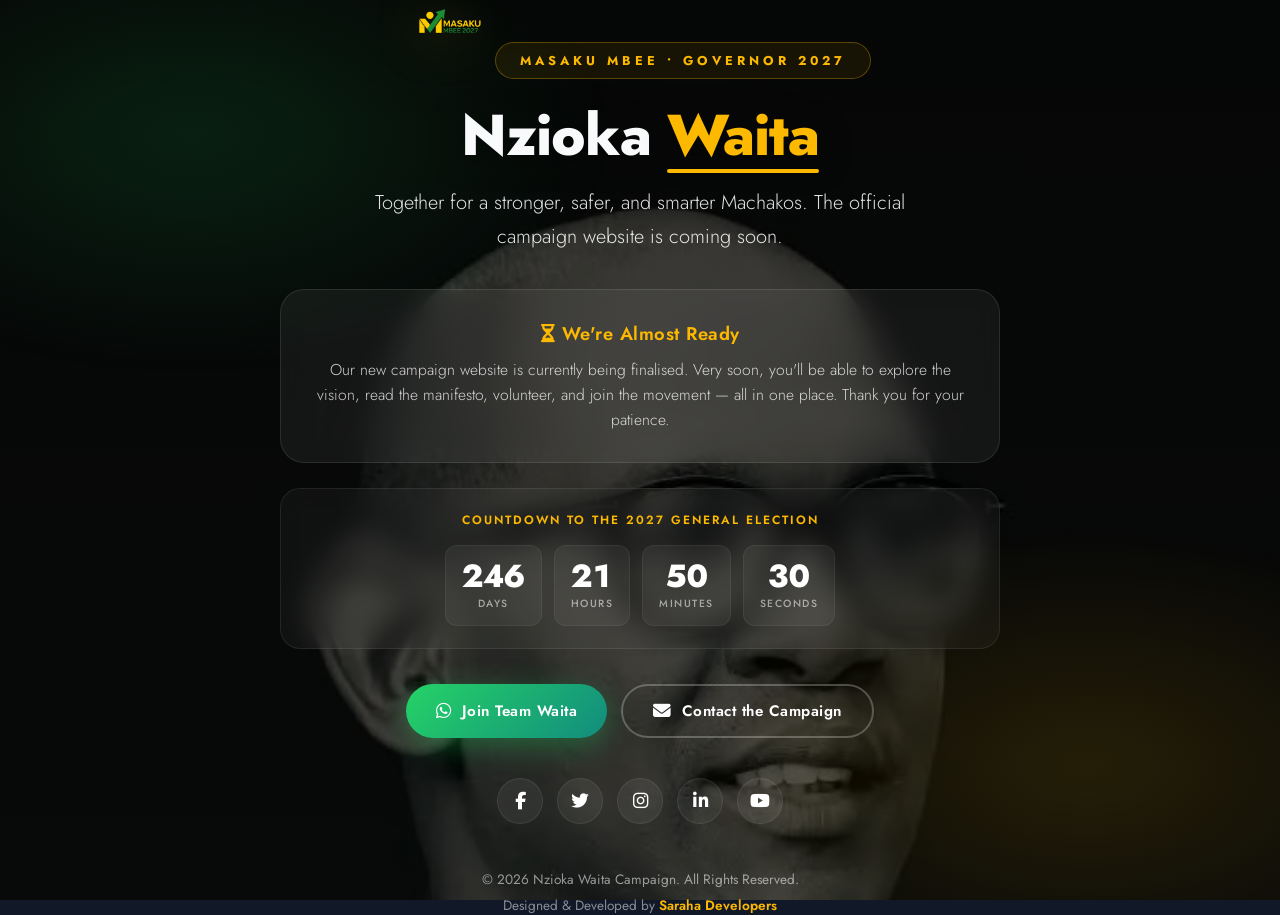
==== commit b823fe77: "Add election countdown to Coming Soon page" ====
--- a/index.html
+++ b/index.html
@@ -44,7 +44,7 @@
     <link rel="shortcut icon" href="nzioka-waita-favicon.webp" type="image/webp" />
     <link rel="apple-touch-icon" href="nzioka-waita-favicon.webp" />
     <link rel="mask-icon" href="nzioka-waita-favicon.webp" color="#179847" />
-<meta name="robots" content="noindex, nofollow" />
+
     <!-- ============================================================
     FONTS + ICONS
     ============================================================ -->
@@ -102,22 +102,17 @@
         }
 
         /* Background image + overlay */
-    body::before {
-    content: '';
-    position: fixed;
-    inset: 0;
-    background-image:
-        linear-gradient(rgba(0, 0, 0, 0.78), rgba(0, 0, 0, 0.68)),
-        url('image-potrait (1).webp');
-    background-size: cover;
-    background-position: center 25%;
-    background-repeat: no-repeat;
-    z-index: -2;
-    /* Animation removed for mobile performance */
-}
-        @keyframes slowZoom {
-            from { transform: scale(1); }
-            to { transform: scale(1.06); }
+        body::before {
+            content: '';
+            position: fixed;
+            inset: 0;
+            background-image:
+                linear-gradient(rgba(0, 0, 0, 0.78), rgba(0, 0, 0, 0.68)),
+                url('image-potrait (1).webp');
+            background-size: cover;
+            background-position: center 25%;
+            background-repeat: no-repeat;
+            z-index: -2;
         }
 
         /* Subtle green/gold radial glow */
@@ -212,7 +207,7 @@
             animation: fadeUp 0.9s ease-out 0.45s both;
         }
 
-        /* Countdown / Message card */
+        /* Message card */
         .coming-card {
             background: rgba(255, 255, 255, 0.06);
             backdrop-filter: blur(14px);
@@ -220,7 +215,7 @@
             border: 1px solid rgba(255, 255, 255, 0.1);
             border-radius: 24px;
             padding: 30px 28px;
-            margin-bottom: 35px;
+            margin-bottom: 25px;
             animation: fadeUp 0.9s ease-out 0.6s both;
         }
 
@@ -237,6 +232,71 @@
             font-weight: 300;
             line-height: 1.6;
             color: rgba(255, 255, 255, 0.8);
+        }
+
+        /* ============================================================
+        ELECTION COUNTDOWN
+        ============================================================ */
+        .countdown-container {
+            background: rgba(255, 255, 255, 0.04);
+            backdrop-filter: blur(14px);
+            -webkit-backdrop-filter: blur(14px);
+            border: 1px solid rgba(255, 255, 255, 0.08);
+            border-radius: 20px;
+            padding: 22px 24px;
+            margin-bottom: 35px;
+            animation: fadeUp 0.9s ease-out 0.7s both;
+        }
+
+        .countdown-container > .countdown-label {
+            font-size: 0.75rem;
+            font-weight: 600;
+            letter-spacing: 2px;
+            text-transform: uppercase;
+            color: var(--gold);
+            margin-bottom: 16px;
+            text-align: center;
+        }
+
+        .countdown-timer {
+            display: flex;
+            justify-content: center;
+            gap: 12px;
+            flex-wrap: wrap;
+        }
+
+        .countdown-item {
+            display: flex;
+            flex-direction: column;
+            align-items: center;
+            background: rgba(255, 255, 255, 0.05);
+            border: 1px solid rgba(255, 255, 255, 0.06);
+            border-radius: 12px;
+            padding: 14px 16px;
+            min-width: 72px;
+            transition: var(--transition);
+        }
+
+        .countdown-item:hover {
+            background: rgba(255, 255, 255, 0.09);
+            border-color: rgba(252, 185, 0, 0.2);
+        }
+
+        .countdown-value {
+            font-size: 2rem;
+            font-weight: 800;
+            color: #ffffff;
+            line-height: 1;
+            margin-bottom: 4px;
+            font-variant-numeric: tabular-nums;
+        }
+
+        .countdown-label-small {
+            font-size: 0.65rem;
+            color: rgba(255, 255, 255, 0.55);
+            text-transform: uppercase;
+            letter-spacing: 1.5px;
+            font-weight: 500;
         }
 
         /* Buttons */
@@ -246,7 +306,7 @@
             gap: 14px;
             flex-wrap: wrap;
             margin-bottom: 40px;
-            animation: fadeUp 0.9s ease-out 0.75s both;
+            animation: fadeUp 0.9s ease-out 0.85s both;
         }
 
         .coming-btn {
@@ -296,7 +356,7 @@
             justify-content: center;
             gap: 14px;
             margin-bottom: 45px;
-            animation: fadeUp 0.9s ease-out 0.9s both;
+            animation: fadeUp 0.9s ease-out 1s both;
         }
 
         .coming-social a {
@@ -325,7 +385,7 @@
         .coming-footer {
             font-size: 0.85rem;
             color: rgba(255, 255, 255, 0.5);
-            animation: fadeUp 0.9s ease-out 1.05s both;
+            animation: fadeUp 0.9s ease-out 1.15s both;
         }
 
         .coming-footer a {
@@ -367,6 +427,10 @@
                 border-radius: 18px;
             }
 
+            .countdown-container {
+                padding: 18px 16px;
+            }
+
             .coming-actions {
                 flex-direction: column;
                 align-items: center;
@@ -410,6 +474,19 @@
 
             .coming-card p {
                 font-size: 0.88rem;
+            }
+
+            .countdown-item {
+                min-width: 62px;
+                padding: 10px 10px;
+            }
+
+            .countdown-value {
+                font-size: 1.5rem;
+            }
+
+            .countdown-label-small {
+                font-size: 0.58rem;
             }
 
             .coming-btn {
@@ -459,6 +536,29 @@
                 manifesto, volunteer, and join the movement — all in one place.
                 Thank you for your patience.
             </p>
+        </div>
+
+        <!-- Election Countdown -->
+        <div class="countdown-container">
+            <p class="countdown-label">Countdown to the 2027 General Election</p>
+            <div class="countdown-timer">
+                <div class="countdown-item">
+                    <span class="countdown-value" id="days">000</span>
+                    <span class="countdown-label-small">Days</span>
+                </div>
+                <div class="countdown-item">
+                    <span class="countdown-value" id="hours">00</span>
+                    <span class="countdown-label-small">Hours</span>
+                </div>
+                <div class="countdown-item">
+                    <span class="countdown-value" id="minutes">00</span>
+                    <span class="countdown-label-small">Minutes</span>
+                </div>
+                <div class="countdown-item">
+                    <span class="countdown-value" id="seconds">00</span>
+                    <span class="countdown-label-small">Seconds</span>
+                </div>
+            </div>
         </div>
 
         <!-- Actions -->
@@ -508,7 +608,38 @@
     </div>
 
     <script>
+        // ============================================================
+        // SET CURRENT YEAR
+        // ============================================================
         document.getElementById('currentYear').textContent = new Date().getFullYear();
+
+        // ============================================================
+        // ELECTION COUNTDOWN — 10th August 2027
+        // ============================================================
+        const electionDate = new Date('August 10, 2027 00:00:00').getTime();
+
+        function updateCountdown() {
+            const now = new Date().getTime();
+            const timeLeft = electionDate - now;
+
+            if (timeLeft < 0) {
+                document.querySelector('.countdown-timer').innerHTML = '<h3 style="color: var(--gold); font-size: 1.2rem;">The 2027 Elections Have Arrived!</h3>';
+                return;
+            }
+
+            const days = Math.floor(timeLeft / (1000 * 60 * 60 * 24));
+            const hours = Math.floor((timeLeft % (1000 * 60 * 60 * 24)) / (1000 * 60 * 60));
+            const minutes = Math.floor((timeLeft % (1000 * 60 * 60)) / (1000 * 60));
+            const seconds = Math.floor((timeLeft % (1000 * 60)) / 1000);
+
+            document.getElementById('days').textContent = days.toString().padStart(3, '0');
+            document.getElementById('hours').textContent = hours.toString().padStart(2, '0');
+            document.getElementById('minutes').textContent = minutes.toString().padStart(2, '0');
+            document.getElementById('seconds').textContent = seconds.toString().padStart(2, '0');
+        }
+
+        setInterval(updateCountdown, 1000);
+        updateCountdown();
     </script>
 
 </body>
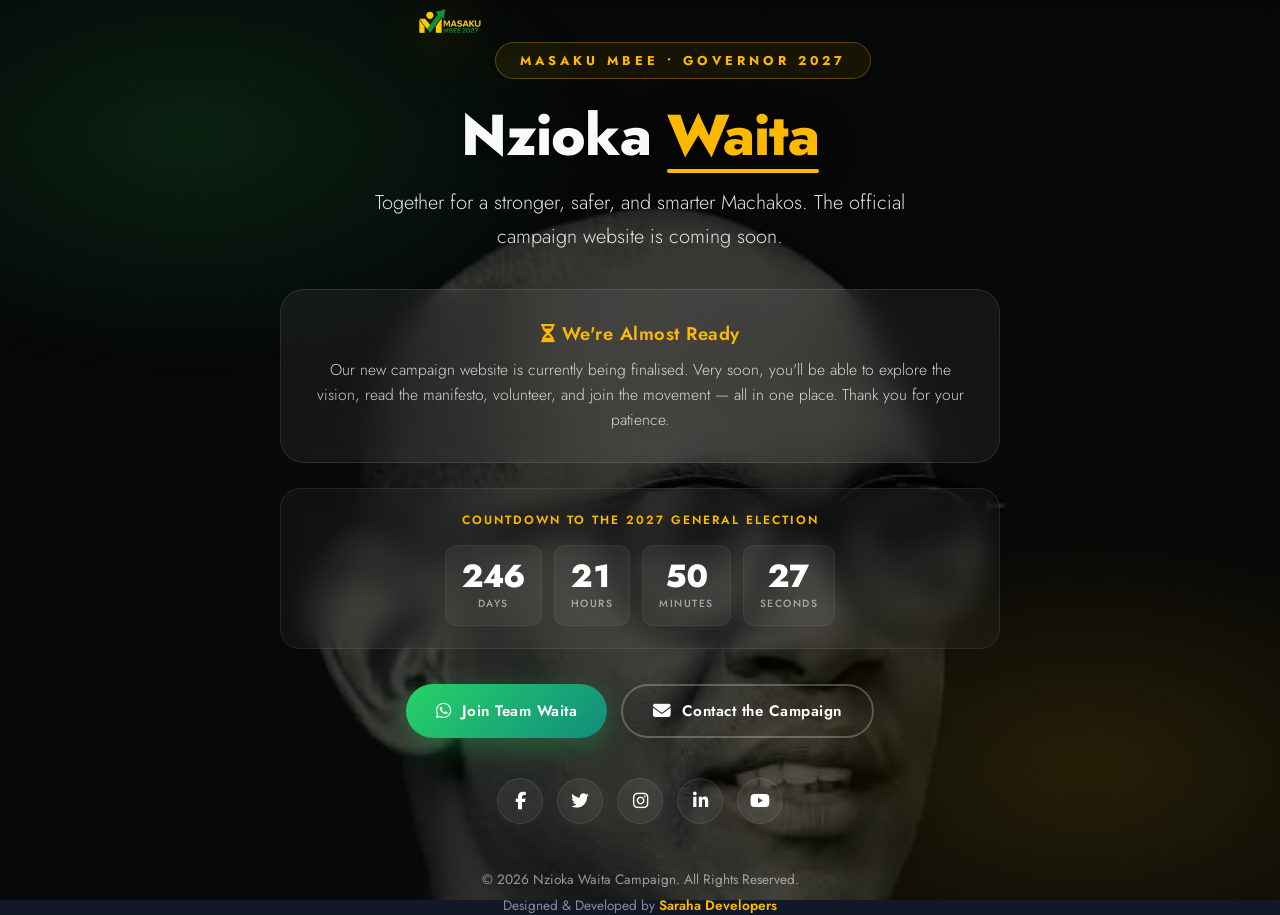
==== commit c292a4dd: "Update phone to +1 (440) 212-1577 sitewide; add card images to blog.html" ====
--- a/index.html
+++ b/index.html
@@ -569,7 +569,7 @@
                rel="noopener noreferrer">
                 <i class="fab fa-whatsapp"></i> Join Team Waita
             </a>
-            <a href="mailto:info@nziokawaita.co.ke"
+            <a href="#"
                class="coming-btn coming-btn-outline">
                 <i class="fas fa-envelope"></i> Contact the Campaign
             </a>
